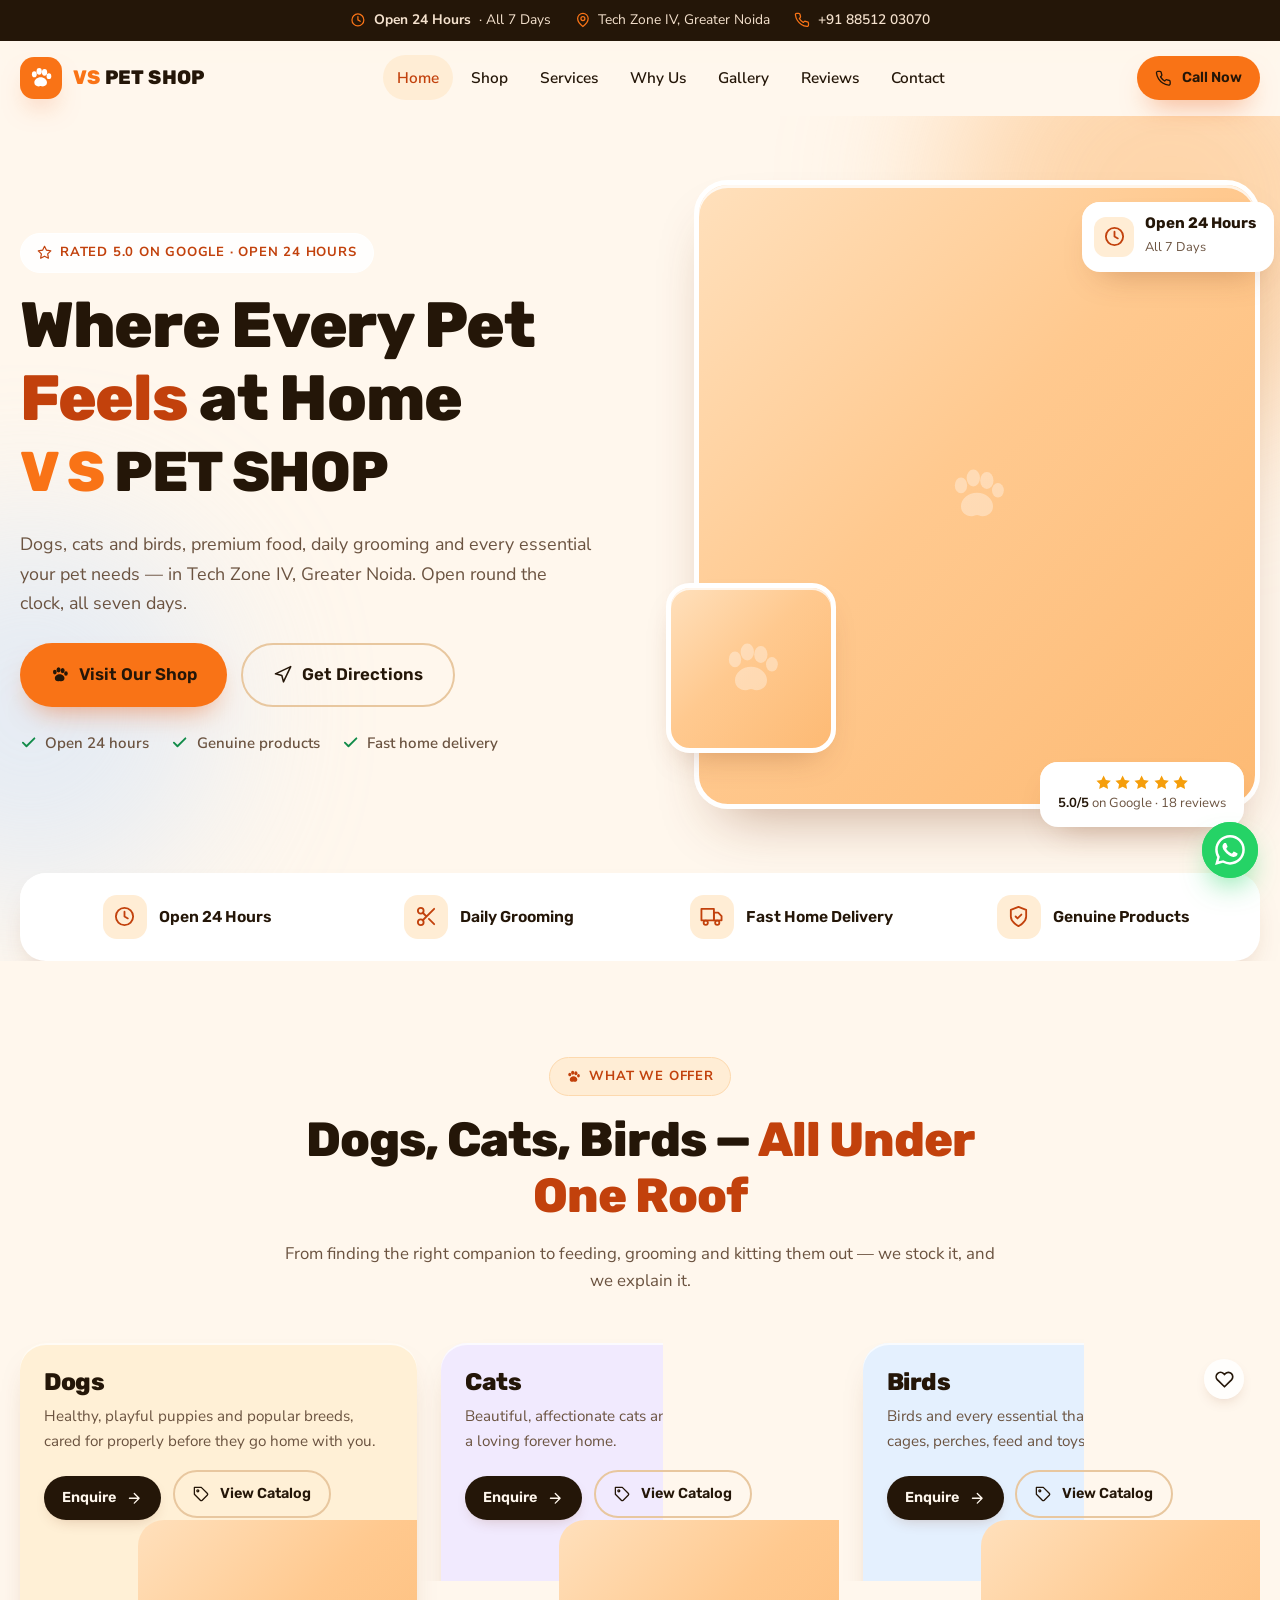
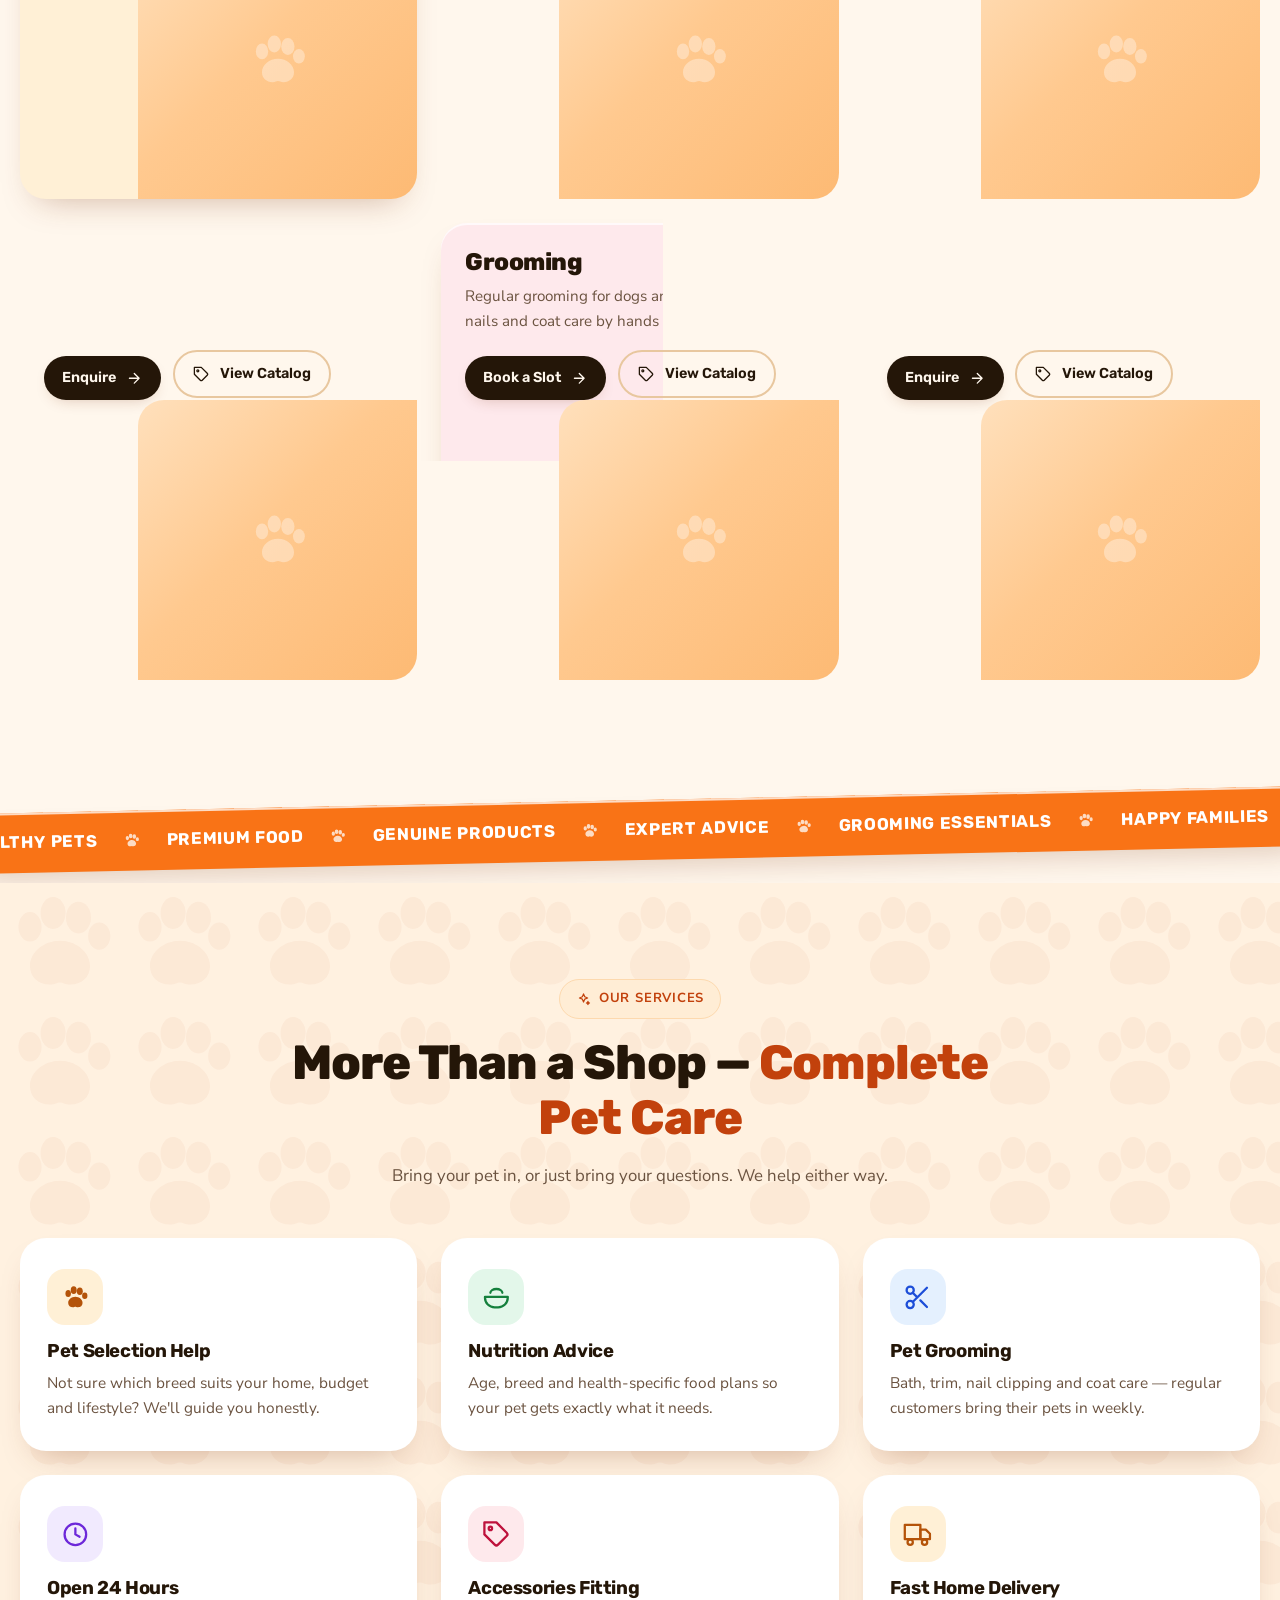
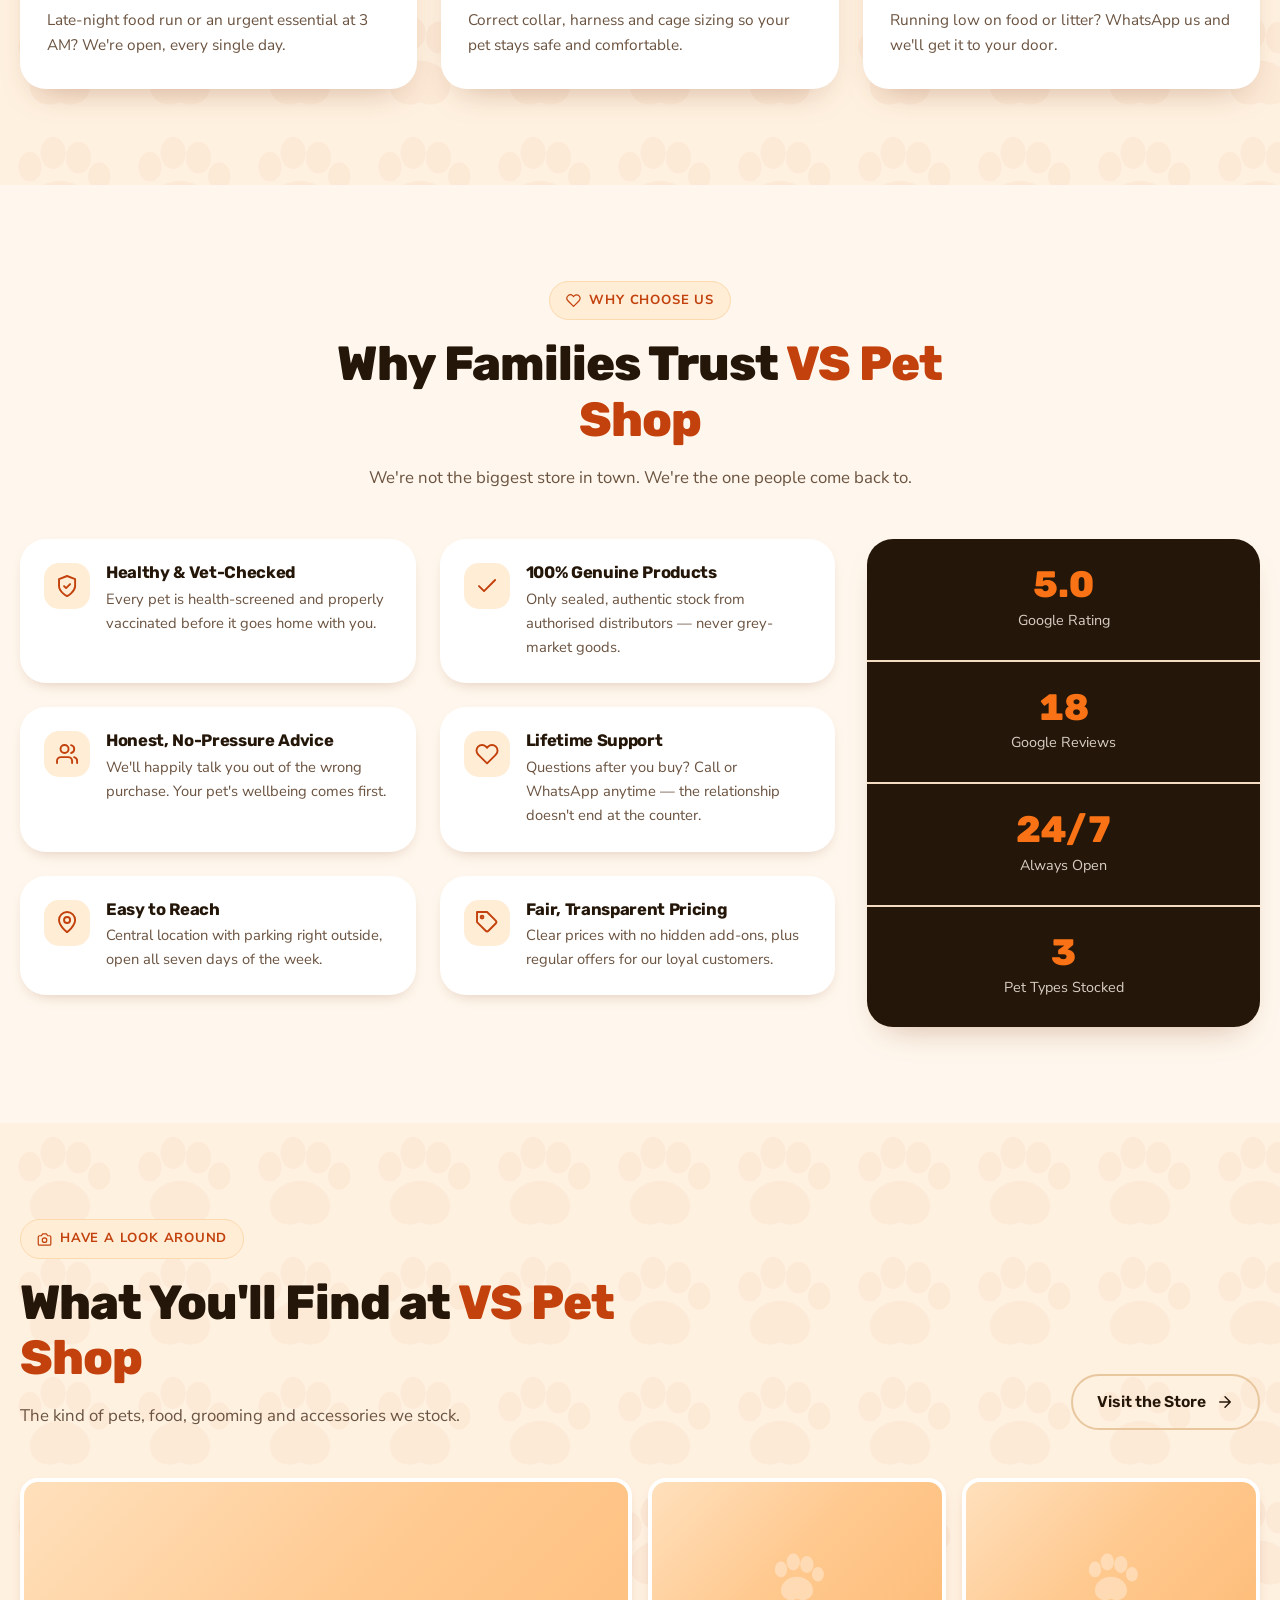
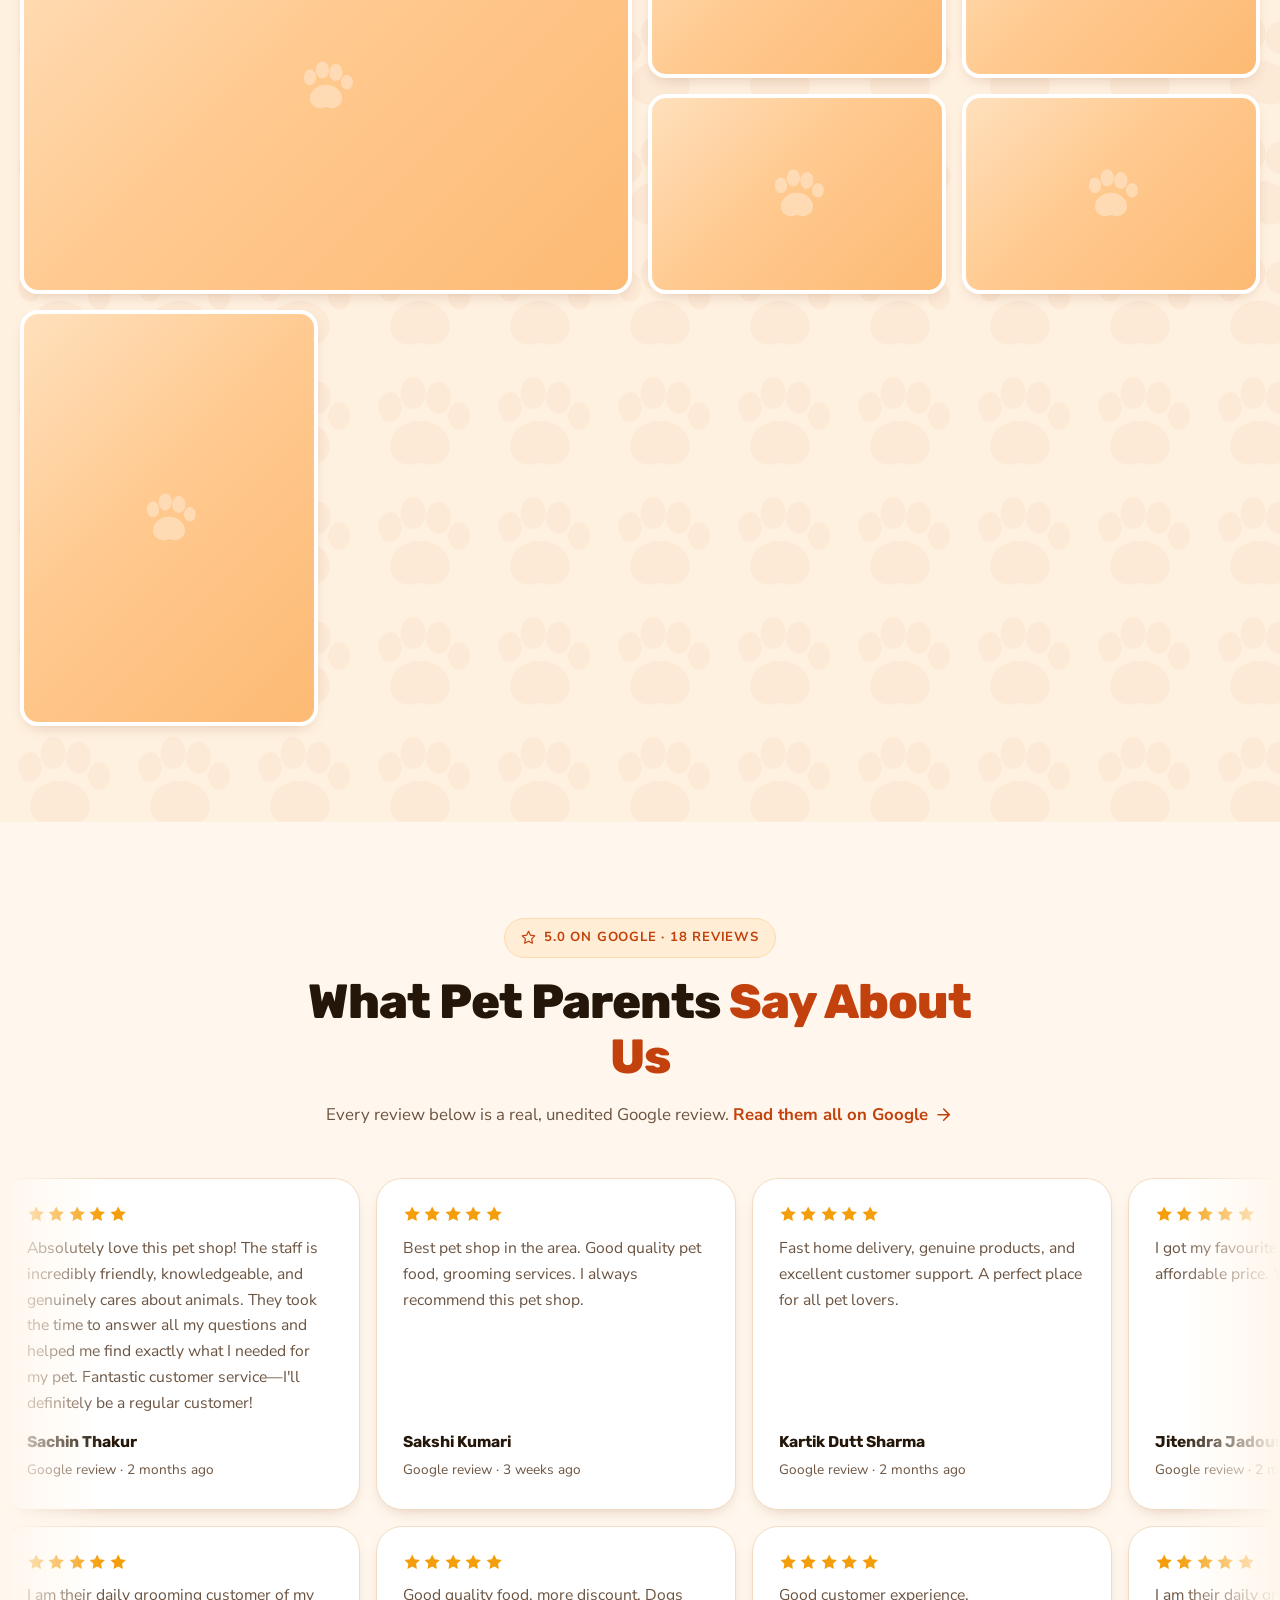
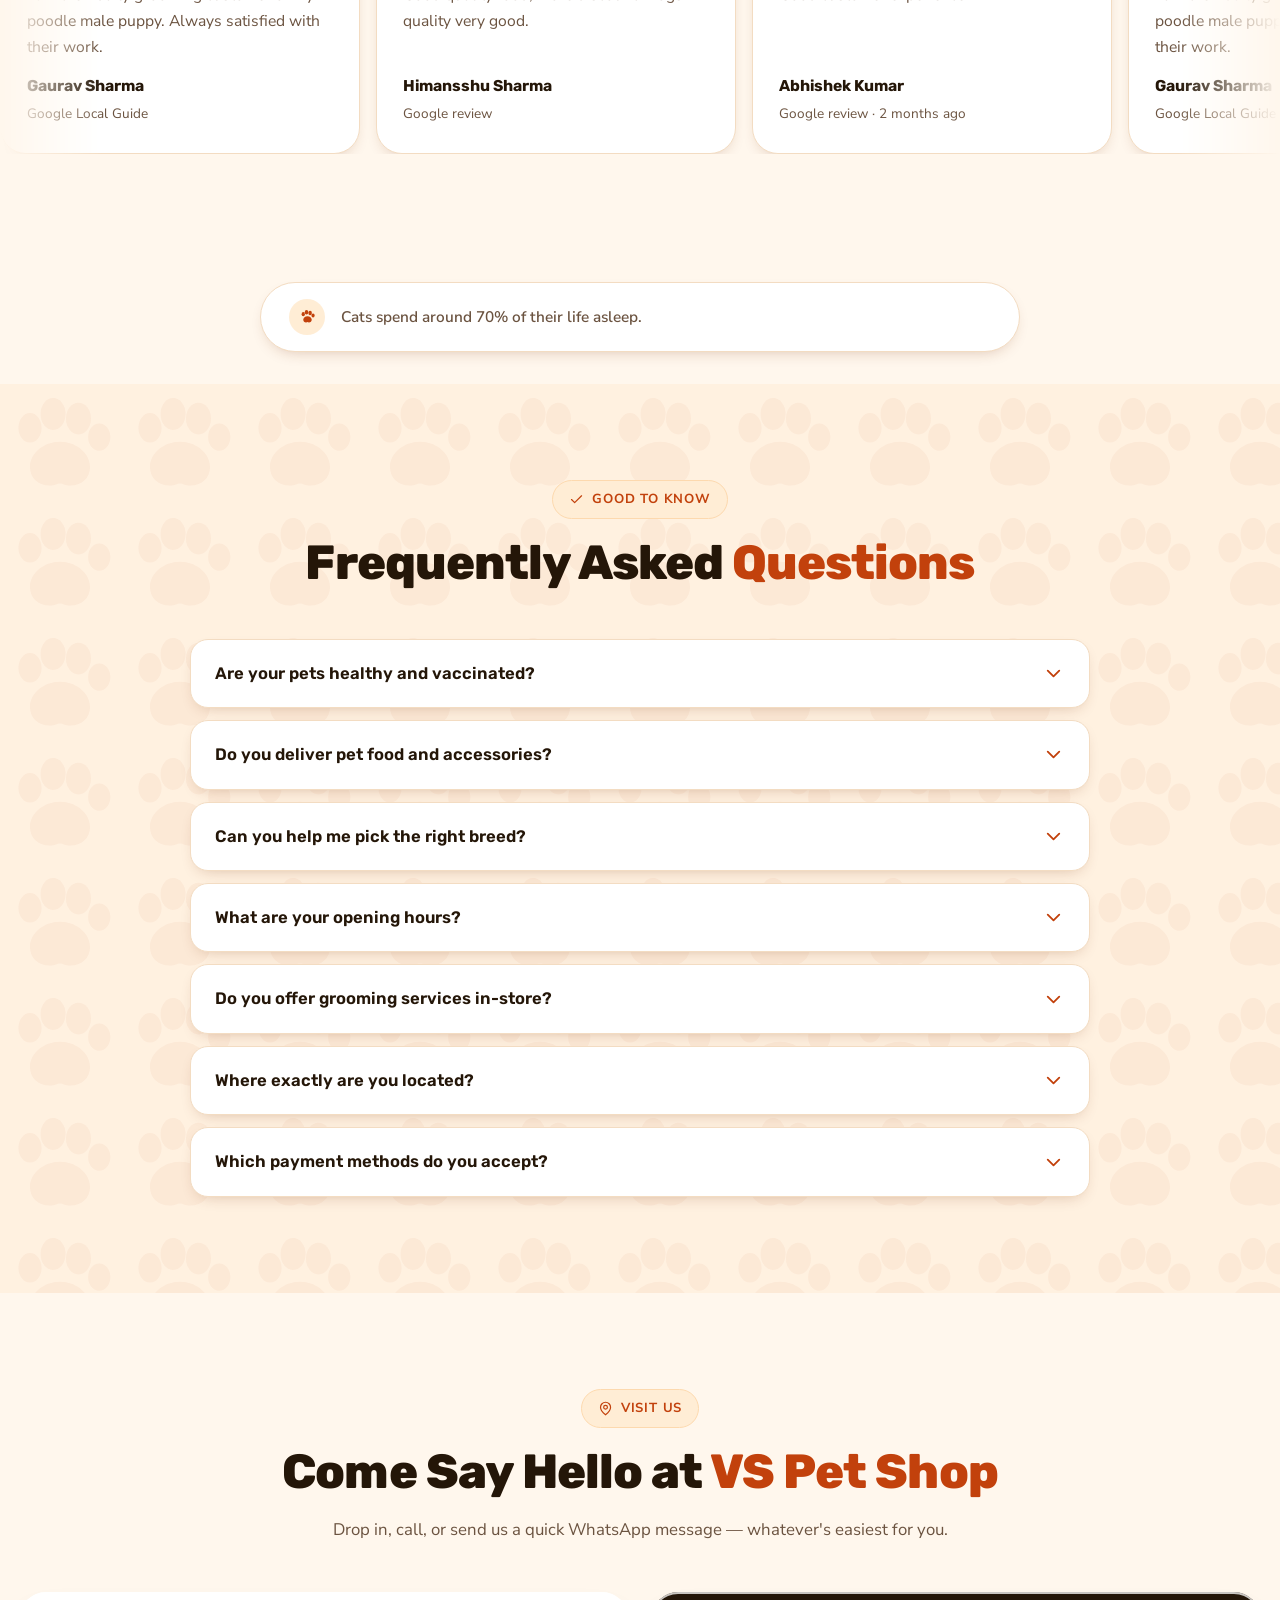
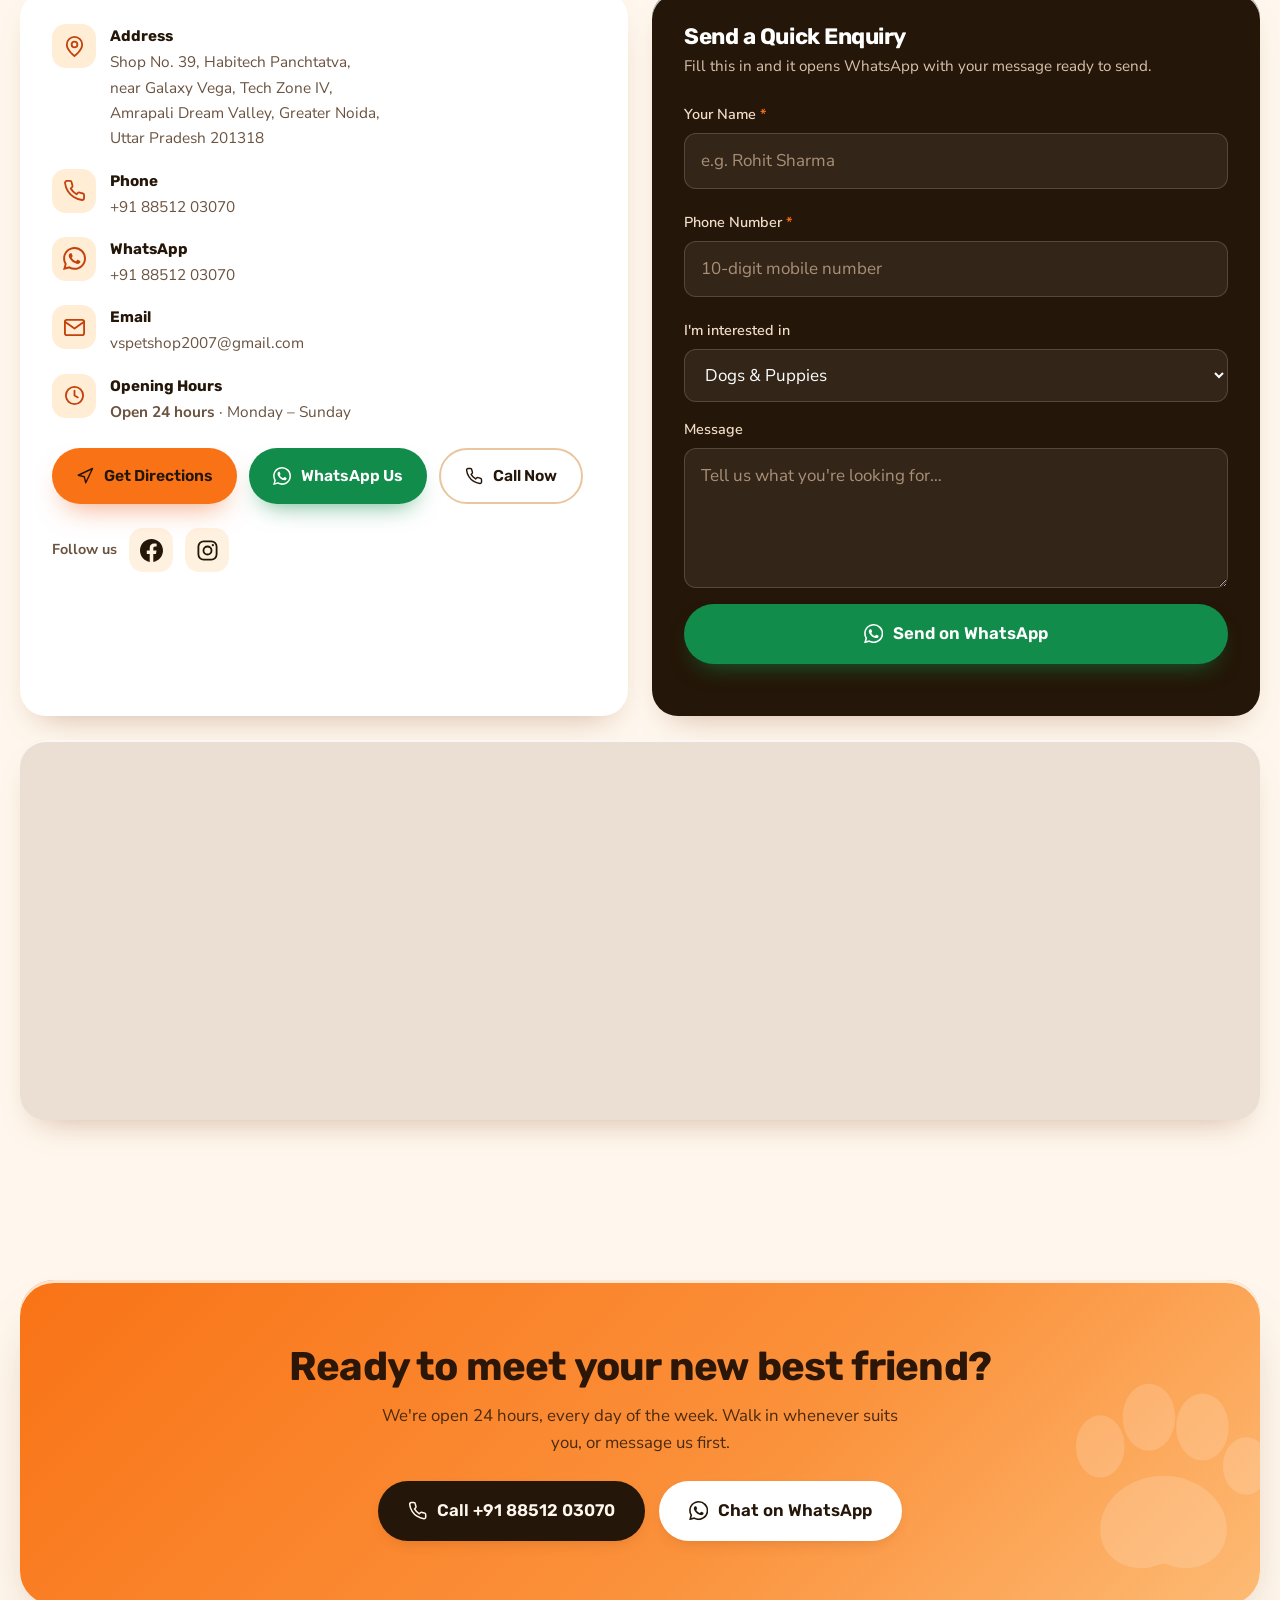
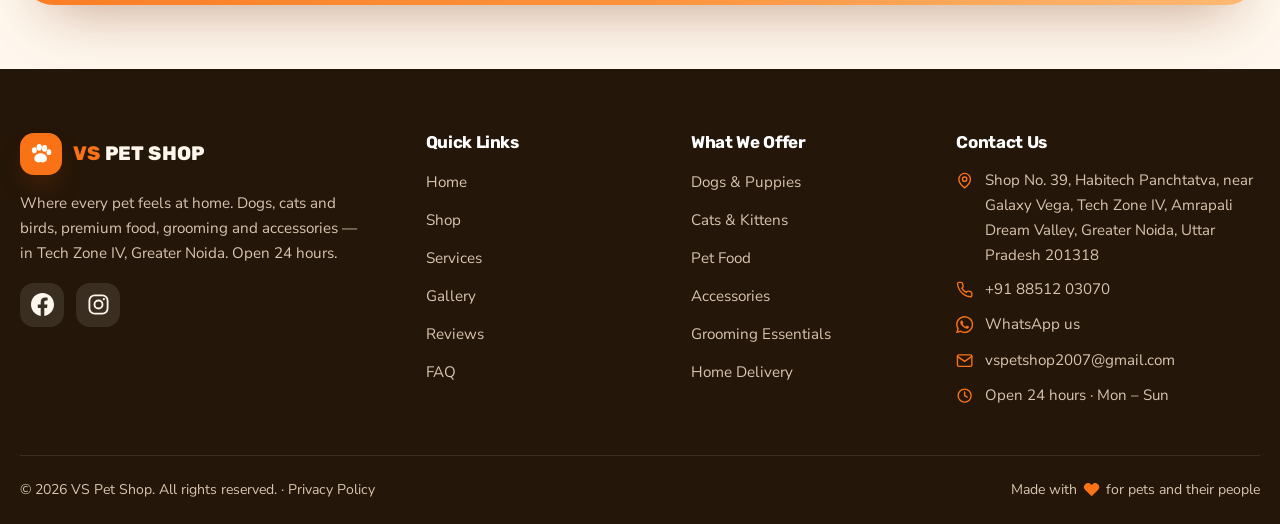
==== index.html @ a4c631b8 "Set the Google tag ID and move the analytics tag into <head> Google Ads reported "Your website is mi" ====
<!DOCTYPE html>
<html lang="en">
<head>
<meta charset="UTF-8">
<meta name="viewport" content="width=device-width, initial-scale=1">
<meta name="theme-color" content="#F97316">

<!-- Title kept under ~60 chars so Google doesn't truncate it. The old 84-char
     version cut off at "…Pet Food &amp; Groo…", so "Open 24 Hours" — the one thing
     that separates this shop from the competitor 300m away in Tech Zone IV —
     never appeared in results at all. Local term leads; brand trails, because
     nobody is searching the brand yet (18 reviews, no citations). -->
<title data-field="meta-title">Pet Shop in Greater Noida — Open 24 Hours | V S Pet Shop</title>
<meta name="description" data-field="meta-desc" content="Pet shop in Tech Zone IV, Greater Noida. Dogs, cats, birds, pet food, grooming and home delivery. Open 24 hours, 7 days. Call 88512 03070.">
<meta name="keywords" data-field="meta-keywords" content="pet shop Greater Noida, pet store Tech Zone 4, dog shop Greater Noida, cat shop, bird shop, pet food Greater Noida, pet grooming Greater Noida, Amrapali Dream Valley pet shop, V S Pet Shop">
<meta name="robots" data-field="meta-robots" content="index, follow">
<link rel="canonical" href="https://vspetshop.com/">

<!-- Open Graph / social -->
<meta property="og:type" content="website">
<meta property="og:site_name" content="V S Pet Shop">
<meta property="og:locale" content="en_IN">
<meta property="og:title" data-field="og-title" content="V S Pet Shop, Greater Noida — Open 24 Hours">
<meta property="og:description" data-field="og-desc" content="Dogs, cats, birds, premium pet food, grooming and accessories. Rated 5.0 on Google. Tech Zone IV, Greater Noida.">
<meta property="og:url" content="https://vspetshop.com/">
<!-- INTERIM. assets/img/og-cover.jpg does not exist and returned 404, so every
     WhatsApp/Facebook share of this link rendered with no image at all — a
     direct conversion loss for a shop whose main channel is WhatsApp. This
     points at the hero photo cropped to 1200x630 so previews work today.
     It is deliberately the dog photo, not a storefront shot: it reads as
     brand imagery rather than asserting "this is our premises", which a stock
     storefront would (see CLAUDE.md §6). REPLACE with a real 1200x630 photo
     from the owner's GMB listing as soon as one exists, and drop this note. -->
<meta property="og:image" content="https://images.unsplash.com/photo-1548199973-03cce0bbc87b?auto=format&amp;fit=crop&amp;w=1200&amp;h=630&amp;q=80">
<meta property="og:image:width" content="1200">
<meta property="og:image:height" content="630">
<meta name="twitter:card" content="summary_large_image">
<meta name="twitter:title" data-field="og-title" content="V S Pet Shop, Greater Noida — Open 24 Hours">
<meta name="twitter:description" data-field="og-desc" content="Dogs, cats, birds, premium pet food, grooming and accessories. Rated 5.0 on Google. Tech Zone IV, Greater Noida.">

<!-- Preload the hero photo — it's the LCP (Largest Contentful Paint)
     candidate on this page, so starting its download as early as
     possible (before the browser even reaches it in the body) matters
     more for the page-speed score than almost anything else here.
     imagesrcset/imagesizes must mirror the <img> tag's own srcset/sizes
     below or the browser may preload the wrong variant and fetch twice. -->
<link rel="preload" as="image" fetchpriority="high"
      href="https://images.unsplash.com/photo-1548199973-03cce0bbc87b?auto=format&amp;fit=crop&amp;w=900&amp;q=70"
      imagesrcset="https://images.unsplash.com/photo-1548199973-03cce0bbc87b?auto=format&amp;fit=crop&amp;w=480&amp;q=70 480w,
                   https://images.unsplash.com/photo-1548199973-03cce0bbc87b?auto=format&amp;fit=crop&amp;w=900&amp;q=70 900w"
      imagesizes="(max-width: 900px) 440px, 620px">

<!-- Icons -->
<link rel="icon" href="favicon.svg" type="image/svg+xml">
<link rel="apple-touch-icon" href="favicon.svg">

<!-- Fonts — self-hosted (see CSS §0). Previously loaded from Google Fonts
     with the media="print"/onload swap, which applied the font stylesheet
     after first paint and reflowed every line of text at once: measured
     CLS 0.38 and Lighthouse mobile 68 under conditions matching Hostinger's
     own test vantage point. Self-hosted + preloaded: CLS 0.00, 89.
     Two variable woff2 files, 65KB total, no third-party origins.
     `crossorigin` is REQUIRED on a font preload even same-origin — without
     it the browser fetches the file a second time. -->
<link rel="preload" as="font" type="font/woff2" crossorigin href="assets/fonts/nunito-sans-var-latin.woff2">
<link rel="preload" as="font" type="font/woff2" crossorigin href="assets/fonts/rubik-var-latin.woff2">

<!-- Analytics + ads conversion tracking.

     In <head> and NOT deferred, deliberately. Google's own gtag snippet sits
     in <head> and loads immediately, and Google Ads' "is the tag installed?"
     checker expects to find it early. This file is ~7KB and injects gtag
     asynchronously, so the parse cost is negligible — matching Google's own
     pattern is worth more than shaving a few milliseconds here.

     It still injects nothing at all while these attributes are empty, so an
     unconfigured site pays zero bytes for it.

     The IDs live HERE rather than inside analytics.js so the shop owner can
     set them from admin/ ("Analytics & Ads" section) without touching code:
     index.html is the only file they already download and re-upload. They are
     not secrets — a GA4 or pixel ID is visible in the source of every site
     that runs one. analytics.js reads them off its own tag via
     document.currentScript. -->
<script src="assets/js/analytics.js?v=3"
        data-field="ga4-id ads-id meta-pixel-id ads-label-call ads-label-whatsapp ads-label-enquiry ads-label-directions"
        data-ga4="G-RKJX3MYP3L"
        data-google-ads=""
        data-meta-pixel=""
        data-label-call=""
        data-label-whatsapp=""
        data-label-enquiry=""
        data-label-directions=""></script>

<link rel="stylesheet" href="assets/css/style.css?v=11">

<!-- Local business structured data (SEO) -->
<script type="application/ld+json">
{
  "@context": "https://schema.org",
  "@type": "PetStore",
  "@id": "https://vspetshop.com/#petstore",
  "name": "V S Pet Shop",
  "description": "Pet shop in Greater Noida offering dogs, cats and birds, premium pet food, grooming services, essentials and accessories. Open 24 hours.",
  "url": "https://vspetshop.com/",
  "telephone": "+918851203070",
  "email": "vspetshop2007@gmail.com",
  "priceRange": "₹₹",
  "currenciesAccepted": "INR",
  "paymentAccepted": "Cash, UPI, Credit Card, Debit Card",
  "areaServed": {
    "@type": "City",
    "name": "Greater Noida"
  },
  "image": "https://images.unsplash.com/photo-1548199973-03cce0bbc87b?auto=format&fit=crop&w=1200&h=630&q=80",
  "hasMap": "https://share.google/t2MvFYX8s03WqXF8s",
  "address": {
    "@type": "PostalAddress",
    "streetAddress": "Shop No. 39, Habitech Panchtatva, near Galaxy Vega, Tech Zone IV, Amrapali Dream Valley",
    "addressLocality": "Greater Noida",
    "addressRegion": "Uttar Pradesh",
    "postalCode": "201318",
    "addressCountry": "IN"
  },
  "openingHoursSpecification": [{
    "@type": "OpeningHoursSpecification",
    "dayOfWeek": ["Monday","Tuesday","Wednesday","Thursday","Friday","Saturday","Sunday"],
    "opens": "00:00",
    "closes": "23:59"
  }],
  "sameAs": [
    "https://www.instagram.com/vspetshop/",
    "https://www.facebook.com/profile.php?id=61591726734548"
  ]
}
</script>
</head>
<body>

<a class="skip-link" href="#main">Skip to main content</a>

<!-- ══════════ ICON SPRITE ══════════ -->
<svg class="sprite" aria-hidden="true" focusable="false" xmlns="http://www.w3.org/2000/svg">
  <symbol id="i-phone" viewBox="0 0 24 24"><path d="M22 16.92v3a2 2 0 0 1-2.18 2 19.79 19.79 0 0 1-8.63-3.07 19.5 19.5 0 0 1-6-6 19.79 19.79 0 0 1-3.07-8.67A2 2 0 0 1 4.11 2h3a2 2 0 0 1 2 1.72 12.84 12.84 0 0 0 .7 2.81 2 2 0 0 1-.45 2.11L8.09 9.91a16 16 0 0 0 6 6l1.27-1.27a2 2 0 0 1 2.11-.45 12.84 12.84 0 0 0 2.81.7A2 2 0 0 1 22 16.92Z"/></symbol>
  <symbol id="i-pin" viewBox="0 0 24 24"><path d="M20 10c0 6-8 12-8 12s-8-6-8-12a8 8 0 0 1 16 0Z"/><circle cx="12" cy="10" r="3"/></symbol>
  <symbol id="i-clock" viewBox="0 0 24 24"><circle cx="12" cy="12" r="9"/><path d="M12 7v5l3.5 2"/></symbol>
  <symbol id="i-mail" viewBox="0 0 24 24"><rect x="2" y="4" width="20" height="16" rx="2"/><path d="m22 6-10 7L2 6"/></symbol>
  <symbol id="i-star" viewBox="0 0 24 24"><path d="m12 2 3.09 6.26L22 9.27l-5 4.87 1.18 6.88L12 17.77l-6.18 3.25L7 14.14 2 9.27l6.91-1.01L12 2Z"/></symbol>
  <symbol id="i-check" viewBox="0 0 24 24"><path d="m20 6-11 11-5-5"/></symbol>
  <symbol id="i-arrow" viewBox="0 0 24 24"><path d="M5 12h14m-7-7 7 7-7 7"/></symbol>
  <symbol id="i-chev-up" viewBox="0 0 24 24"><path d="m18 15-6-6-6 6"/></symbol>
  <symbol id="i-chev-down" viewBox="0 0 24 24"><path d="m6 9 6 6 6-6"/></symbol>
  <symbol id="i-menu" viewBox="0 0 24 24"><path d="M4 6h16M4 12h16M4 18h16"/></symbol>
  <symbol id="i-x" viewBox="0 0 24 24"><path d="M18 6 6 18M6 6l12 12"/></symbol>
  <symbol id="i-heart" viewBox="0 0 24 24"><path d="M20.8 4.6a5.5 5.5 0 0 0-7.8 0L12 5.7l-1.1-1.1a5.5 5.5 0 0 0-7.8 7.8l1.1 1.1L12 21.2l7.8-7.7 1-1.1a5.5 5.5 0 0 0 0-7.8Z"/></symbol>
  <symbol id="i-shield" viewBox="0 0 24 24"><path d="M12 22s8-4 8-10V5l-8-3-8 3v7c0 6 8 10 8 10Z"/><path d="m9 12 2 2 4-4"/></symbol>
  <symbol id="i-users" viewBox="0 0 24 24"><path d="M17 21v-2a4 4 0 0 0-4-4H6a4 4 0 0 0-4 4v2"/><circle cx="9.5" cy="7" r="4"/><path d="M22 21v-2a4 4 0 0 0-3-3.9M16 3.1a4 4 0 0 1 0 7.8"/></symbol>
  <symbol id="i-camera" viewBox="0 0 24 24"><path d="M22 19a2 2 0 0 1-2 2H4a2 2 0 0 1-2-2V8a2 2 0 0 1 2-2h3l2-3h6l2 3h3a2 2 0 0 1 2 2Z"/><circle cx="12" cy="13" r="3.6"/></symbol>
  <symbol id="i-sparkle" viewBox="0 0 24 24"><path d="m12 3 1.9 4.6L18.5 9.5l-4.6 1.9L12 16l-1.9-4.6L5.5 9.5l4.6-1.9Z"/><path d="m19 15 .7 1.8 1.8.7-1.8.7-.7 1.8-.7-1.8-1.8-.7 1.8-.7Z"/></symbol>
  <symbol id="i-paw" viewBox="0 0 52 52" fill="currentColor" stroke="none"><ellipse cx="13" cy="19" rx="5" ry="6.4"/><ellipse cx="23" cy="13" rx="5.4" ry="6.9"/><ellipse cx="34" cy="15" rx="5.4" ry="6.9"/><ellipse cx="43" cy="23" rx="4.8" ry="5.9"/><path d="M26 25c7 0 13 5 13 11 0 5-3.8 8-8.6 8-2.2 0-3.2-.9-4.4-.9s-2.2.9-4.4.9c-4.8 0-8.6-3-8.6-8 0-6 6-11 13-11Z"/></symbol>
  <symbol id="i-bowl" viewBox="0 0 24 24"><path d="M2.5 11.5h19v.8a8 8 0 0 1-8 8h-3a8 8 0 0 1-8-8Z"/><path d="M7 8.2C7 6.4 9.2 5 12 5s5 1.4 5 3.2"/></symbol>
  <symbol id="i-tag" viewBox="0 0 24 24"><path d="M20.6 13.4 13.4 20.6a2 2 0 0 1-2.8 0L2 12V2h10l8.6 8.6a2 2 0 0 1 0 2.8Z"/><circle cx="7" cy="7" r="1.4"/></symbol>
  <symbol id="i-truck" viewBox="0 0 24 24"><path d="M1.5 4h13v12h-13z"/><path d="M14.5 8H19l3.5 3.5V16h-8Z"/><circle cx="6" cy="18.5" r="2.2"/><circle cx="18" cy="18.5" r="2.2"/></symbol>
  <symbol id="i-scissors" viewBox="0 0 24 24"><circle cx="6" cy="6" r="3"/><circle cx="6" cy="18" r="3"/><path d="M20 4 8.1 15.9M14.5 14.5 20 20M8.1 8.1 12 12"/></symbol>
  <symbol id="i-nav" viewBox="0 0 24 24"><path d="M3 11 22 2l-9 19-2-8Z"/></symbol>
  <symbol id="i-quote" viewBox="0 0 24 24"><path d="M10 6 7 12h3v6H4v-6l3-6Zm10 0-3 6h3v6h-6v-6l3-6Z" fill="currentColor" stroke="none"/></symbol>
  <symbol id="i-wa" viewBox="0 0 24 24"><path fill="currentColor" stroke="none" d="M17.47 14.38c-.3-.15-1.76-.87-2.03-.97-.27-.1-.47-.15-.67.15-.2.3-.77.97-.94 1.16-.17.2-.35.22-.64.08-.3-.15-1.26-.47-2.4-1.48-.88-.79-1.48-1.76-1.65-2.06-.17-.3-.02-.46.13-.6.14-.14.3-.35.44-.53.15-.17.2-.3.3-.5.1-.2.05-.37-.02-.52-.08-.15-.67-1.61-.92-2.2-.24-.58-.49-.5-.67-.51h-.57c-.2 0-.52.07-.79.37-.27.3-1.04 1.02-1.04 2.48s1.07 2.87 1.21 3.07c.15.2 2.1 3.2 5.08 4.49.71.3 1.26.49 1.7.62.71.23 1.36.2 1.87.12.57-.09 1.75-.72 2-1.41.25-.7.25-1.29.18-1.42-.08-.12-.28-.2-.57-.34m-5.42 7.4h-.01a9.87 9.87 0 0 1-5.03-1.38l-.36-.21-3.74.98 1-3.65-.24-.37a9.86 9.86 0 0 1-1.51-5.26c0-5.45 4.44-9.89 9.89-9.89a9.82 9.82 0 0 1 6.99 2.9 9.83 9.83 0 0 1 2.89 6.99c0 5.45-4.44 9.89-9.88 9.89m8.41-18.3A11.82 11.82 0 0 0 12.05 0C5.5 0 .16 5.34.16 11.89c0 2.1.55 4.14 1.59 5.95L.06 24l6.3-1.65a11.88 11.88 0 0 0 5.69 1.45h.01c6.55 0 11.89-5.34 11.89-11.89 0-3.18-1.24-6.17-3.49-8.42"/></symbol>
  <symbol id="i-fb" viewBox="0 0 24 24"><path fill="currentColor" stroke="none" d="M24 12.07C24 5.44 18.63.07 12 .07S0 5.44 0 12.07c0 5.99 4.39 10.95 10.13 11.85v-8.38H7.08v-3.47h3.05V9.43c0-3.01 1.79-4.67 4.53-4.67 1.31 0 2.69.24 2.69.24v2.95h-1.51c-1.49 0-1.96.93-1.96 1.88v2.25h3.33l-.53 3.47h-2.8v8.38C19.61 23.03 24 18.06 24 12.07"/></symbol>
  <symbol id="i-ig" viewBox="0 0 24 24"><rect x="2.5" y="2.5" width="19" height="19" rx="5.5"/><circle cx="12" cy="12" r="4.2"/><circle cx="17.6" cy="6.4" r="1.2" fill="currentColor" stroke="none"/></symbol>
  <symbol id="i-yt" viewBox="0 0 24 24"><path fill="currentColor" stroke="none" d="M23.5 6.19a3.02 3.02 0 0 0-2.12-2.14C19.5 3.55 12 3.55 12 3.55s-7.5 0-9.38.5A3.02 3.02 0 0 0 .5 6.19C0 8.07 0 12 0 12s0 3.93.5 5.81a3.02 3.02 0 0 0 2.12 2.14c1.88.5 9.38.5 9.38.5s7.5 0 9.38-.5a3.02 3.02 0 0 0 2.12-2.14C24 15.93 24 12 24 12s0-3.93-.5-5.81M9.55 15.57V8.43L15.82 12z"/></symbol>
</svg>

<!-- ══════════ TOP BAR ══════════ -->
<div class="topbar">
  <div class="container topbar__in">
    <p class="topbar__item"><svg class="ic"><use href="#i-clock"/></svg> <b>Open 24 Hours</b> · All 7 Days</p>
    <p class="topbar__item topbar__item--hide" data-field="address-short"><svg class="ic"><use href="#i-pin"/></svg> Tech Zone IV, Greater Noida</p>
    <a class="topbar__item topbar__link" href="tel:+918851203070" data-field="phone-href phone-text"><svg class="ic"><use href="#i-phone"/></svg> +91 88512 03070</a>
  </div>
</div>

<!-- ══════════ HEADER ══════════ -->
<header class="header" id="header">
  <div class="container header__in">
    <a class="logo" href="#hero" aria-label="VS Pet Shop home">
      <span class="logo__mark"><svg class="ic"><use href="#i-paw"/></svg></span>
      <span class="logo__text"><b>VS</b> PET SHOP</span>
    </a>

    <nav class="nav" id="nav" aria-label="Main navigation">
      <button class="nav__close" id="navClose" aria-label="Close menu"><svg class="ic"><use href="#i-x"/></svg></button>
      <ul class="nav__list">
        <li><a href="#hero" class="nav__link is-active">Home</a></li>
        <li><a href="#categories" class="nav__link">Shop</a></li>
        <li><a href="#services" class="nav__link">Services</a></li>
        <li><a href="#why" class="nav__link">Why Us</a></li>
        <li><a href="#gallery" class="nav__link">Gallery</a></li>
        <li><a href="#reviews" class="nav__link">Reviews</a></li>
        <li><a href="#contact" class="nav__link">Contact</a></li>
      </ul>
      <a class="btn btn--primary nav__cta" href="tel:+918851203070" data-field="phone-href"><svg class="ic"><use href="#i-phone"/></svg> Call Now</a>
    </nav>

    <div class="header__actions">
      <a class="btn btn--primary btn--sm header__call" href="tel:+918851203070" data-field="phone-href"><svg class="ic"><use href="#i-phone"/></svg> Call Now</a>
      <button class="nav__toggle" id="navToggle" aria-label="Open menu" aria-expanded="false" aria-controls="nav"><svg class="ic"><use href="#i-menu"/></svg></button>
    </div>
  </div>

  <!-- The nav scrim MUST stay inside <header>, as a sibling of .nav above.
       .header is position:sticky, which always creates a stacking context
       (even at z-index:auto), so .nav's z-index:--z-nav (120) resolves INSIDE
       that context, not against the root. While this scrim was a child of
       <body> it sat in the root context at --z-scrim (110), i.e. above the
       whole header context (100) INCLUDING the drawer nested in it — it
       dimmed the drawer and swallowed every tap on the nav links. As a
       sibling of .nav the documented ladder (scrim 110 < nav 120 < fab 130)
       resolves exactly as intended. See CSS §7. -->
  <div class="nav__scrim" id="navScrim" hidden></div>
</header>

<main id="main">

<!-- ══════════ HERO ══════════ -->
<section class="hero" id="hero">
  <span class="hero__blob hero__blob--1" aria-hidden="true"></span>
  <span class="hero__blob hero__blob--2" aria-hidden="true"></span>

  <div class="container hero__grid">
    <div class="hero__copy">
      <p class="pill pill--light hero__pill" data-anim="1" data-field="hero-pill"><svg class="ic"><use href="#i-star"/></svg> Rated 5.0 on Google · Open 24 Hours</p>

      <h1 class="hero__title" data-anim="2">
        Where Every Pet<br>
        <span class="u-brand">Feels</span> at Home
        <span class="hero__brand">V S <span>PET SHOP</span></span>
      </h1>

      <p class="hero__lead" data-anim="3" data-field="hero-lead">
        Dogs, cats and birds, premium food, daily grooming and every essential your
        pet needs — in Tech Zone IV, Greater Noida. Open round the clock, all seven days.
      </p>

      <div class="hero__cta" data-anim="4">
        <a class="btn btn--primary btn--lg" href="#categories" data-field="hero-cta-primary"><svg class="ic"><use href="#i-paw"/></svg> Visit Our Shop</a>
        <a class="btn btn--ghost btn--lg" href="#contact" data-field="hero-cta-secondary"><svg class="ic"><use href="#i-nav"/></svg> Get Directions</a>
      </div>

      <ul class="hero__points" data-anim="5">
        <li><svg class="ic"><use href="#i-check"/></svg> Open 24 hours</li>
        <li><svg class="ic"><use href="#i-check"/></svg> Genuine products</li>
        <li><svg class="ic"><use href="#i-check"/></svg> Fast home delivery</li>
      </ul>
    </div>

    <div class="hero__media" data-anim="3">
      <figure class="ph ph--hero">
        <img src="https://images.unsplash.com/photo-1548199973-03cce0bbc87b?auto=format&amp;fit=crop&amp;w=900&amp;q=70"
             srcset="https://images.unsplash.com/photo-1548199973-03cce0bbc87b?auto=format&amp;fit=crop&amp;w=480&amp;q=70 480w,
                     https://images.unsplash.com/photo-1548199973-03cce0bbc87b?auto=format&amp;fit=crop&amp;w=900&amp;q=70 900w"
             sizes="(max-width: 900px) 440px, 620px"
             alt="A happy golden retriever" width="900" height="1000" fetchpriority="high" decoding="async">
      </figure>

      <figure class="ph ph--float">
        <img src="https://images.unsplash.com/photo-1514888286974-6c03e2ca1dba?auto=format&amp;fit=crop&amp;w=400&amp;q=70"
             alt="A playful kitten looking for a loving home" width="400" height="400" decoding="async">
      </figure>

      <div class="hero__badge">
        <span class="hero__badge-ic"><svg class="ic"><use href="#i-clock"/></svg></span>
        <div><strong>Open 24 Hours</strong><small>All 7 Days</small></div>
      </div>

      <a class="hero__rating" href="https://share.google/t2MvFYX8s03WqXF8s" target="_blank" rel="noopener" data-field="gmb-href">
        <div class="stars" aria-hidden="true">
          <svg class="ic"><use href="#i-star"/></svg><svg class="ic"><use href="#i-star"/></svg><svg class="ic"><use href="#i-star"/></svg><svg class="ic"><use href="#i-star"/></svg><svg class="ic"><use href="#i-star"/></svg>
        </div>
        <p><strong data-field="rating-value">5.0/5</strong> on Google · <span data-field="review-count">18</span> reviews</p>
      </a>
    </div>
  </div>

  <!-- Feature strip -->
  <div class="container">
    <ul class="strip reveal" data-stagger>
      <li class="strip__item"><span class="strip__ic"><svg class="ic"><use href="#i-clock"/></svg></span> Open 24 Hours</li>
      <li class="strip__item"><span class="strip__ic"><svg class="ic"><use href="#i-scissors"/></svg></span> Daily Grooming</li>
      <li class="strip__item"><span class="strip__ic"><svg class="ic"><use href="#i-truck"/></svg></span> Fast Home Delivery</li>
      <li class="strip__item"><span class="strip__ic"><svg class="ic"><use href="#i-shield"/></svg></span> Genuine Products</li>
    </ul>
  </div>
</section>

<!-- ══════════ CATEGORIES ══════════ -->
<section class="section" id="categories">
  <div class="container">
    <header class="s-head reveal">
      <p class="pill"><svg class="ic"><use href="#i-paw"/></svg> What we offer</p>
      <h2 class="s-title">Dogs, Cats, Birds — <span class="u-brand">All Under One Roof</span></h2>
      <p class="s-sub">From finding the right companion to feeding, grooming and kitting them out — we stock it, and we explain it.</p>
    </header>

    <div class="cats reveal" data-stagger>
      <article class="cat cat--amber">
        <button type="button" class="cat__fav" data-fav="cat-1" aria-pressed="false" aria-label="Add Dogs to favourites">
          <svg class="ic"><use href="#i-heart"/></svg>
        </button>
        <div class="cat__body">
          <h3 class="cat__title" data-field="cat-1-title">Dogs</h3>
          <p data-field="cat-1-desc">Healthy, playful puppies and popular breeds, cared for properly before they go home with you.</p>
          <a class="btn btn--dark btn--sm" href="#contact" data-field="cat-1-cta">Enquire <svg class="ic"><use href="#i-arrow"/></svg></a>
          <button type="button" class="btn btn--ghost btn--sm" data-catalog-trigger="cat-1" aria-haspopup="dialog"><svg class="ic"><use href="#i-tag"/></svg> View Catalog</button>
        </div>
        <figure class="ph cat__img">
          <img src="https://images.unsplash.com/photo-1587300003388-59208cc962cb?auto=format&amp;fit=crop&amp;w=500&amp;q=70" alt="Golden retriever puppy" width="500" height="500" loading="lazy" decoding="async" data-field="cat-1-img-src cat-1-img-alt">
        </figure>
        <template class="cat__catalog" data-catalog-for="cat-1">
          <article class="catmodal__item" data-field="cat-1-catalog-1">
            <figure class="ph catmodal__item-img">
              <img data-field="cat-1-catalog-1-img-src cat-1-catalog-1-img-alt" src="" alt="Puppies" loading="lazy">
            </figure>
            <div class="catmodal__item-body">
              <div class="catmodal__item-row">
                <h4 data-field="cat-1-catalog-1-name">Puppies</h4>
                <span class="catmodal__item-price" data-field="cat-1-catalog-1-price" hidden></span>
              </div>
              <p data-field="cat-1-catalog-1-desc">Young pups ready to settle into a new home, cared for before they meet you.</p>
              <span class="catmodal__item-badge is-avail" data-field="cat-1-catalog-1-avail">In Stock</span>
            </div>
          </article>
          <article class="catmodal__item" data-field="cat-1-catalog-2">
            <figure class="ph catmodal__item-img">
              <img data-field="cat-1-catalog-2-img-src cat-1-catalog-2-img-alt" src="" alt="Adult Dogs" loading="lazy">
            </figure>
            <div class="catmodal__item-body">
              <div class="catmodal__item-row">
                <h4 data-field="cat-1-catalog-2-name">Adult Dogs</h4>
                <span class="catmodal__item-price" data-field="cat-1-catalog-2-price" hidden></span>
              </div>
              <p data-field="cat-1-catalog-2-desc">Grown dogs and popular breeds, healthy and ready to join your family.</p>
              <span class="catmodal__item-badge is-avail" data-field="cat-1-catalog-2-avail">In Stock</span>
            </div>
          </article>
        </template>
      </article>

      <article class="cat cat--violet">
        <button type="button" class="cat__fav" data-fav="cat-2" aria-pressed="false" aria-label="Add Cats to favourites">
          <svg class="ic"><use href="#i-heart"/></svg>
        </button>
        <div class="cat__body">
          <h3 class="cat__title" data-field="cat-2-title">Cats</h3>
          <p data-field="cat-2-desc">Beautiful, affectionate cats and kittens looking for a loving forever home.</p>
          <a class="btn btn--dark btn--sm" href="#contact" data-field="cat-2-cta">Enquire <svg class="ic"><use href="#i-arrow"/></svg></a>
          <button type="button" class="btn btn--ghost btn--sm" data-catalog-trigger="cat-2" aria-haspopup="dialog"><svg class="ic"><use href="#i-tag"/></svg> View Catalog</button>
        </div>
        <figure class="ph cat__img">
          <img src="https://images.unsplash.com/photo-1495360010541-f48722b34f7d?auto=format&amp;fit=crop&amp;w=500&amp;q=70" alt="Grey tabby kitten" width="500" height="500" loading="lazy" decoding="async" data-field="cat-2-img-src cat-2-img-alt">
        </figure>
        <template class="cat__catalog" data-catalog-for="cat-2">
          <article class="catmodal__item" data-field="cat-2-catalog-1">
            <figure class="ph catmodal__item-img">
              <img data-field="cat-2-catalog-1-img-src cat-2-catalog-1-img-alt" src="" alt="Kittens" loading="lazy">
            </figure>
            <div class="catmodal__item-body">
              <div class="catmodal__item-row">
                <h4 data-field="cat-2-catalog-1-name">Kittens</h4>
                <span class="catmodal__item-price" data-field="cat-2-catalog-1-price" hidden></span>
              </div>
              <p data-field="cat-2-catalog-1-desc">Playful kittens looking for a loving forever home.</p>
              <span class="catmodal__item-badge is-avail" data-field="cat-2-catalog-1-avail">In Stock</span>
            </div>
          </article>
          <article class="catmodal__item" data-field="cat-2-catalog-2">
            <figure class="ph catmodal__item-img">
              <img data-field="cat-2-catalog-2-img-src cat-2-catalog-2-img-alt" src="" alt="Adult Cats" loading="lazy">
            </figure>
            <div class="catmodal__item-body">
              <div class="catmodal__item-row">
                <h4 data-field="cat-2-catalog-2-name">Adult Cats</h4>
                <span class="catmodal__item-price" data-field="cat-2-catalog-2-price" hidden></span>
              </div>
              <p data-field="cat-2-catalog-2-desc">Affectionate adult cats ready to settle into your household.</p>
              <span class="catmodal__item-badge is-avail" data-field="cat-2-catalog-2-avail">In Stock</span>
            </div>
          </article>
        </template>
      </article>

      <article class="cat cat--sky">
        <button type="button" class="cat__fav" data-fav="cat-3" aria-pressed="false" aria-label="Add Birds to favourites">
          <svg class="ic"><use href="#i-heart"/></svg>
        </button>
        <div class="cat__body">
          <h3 class="cat__title" data-field="cat-3-title">Birds</h3>
          <p data-field="cat-3-desc">Birds and every essential that comes with them — cages, perches, feed and toys.</p>
          <a class="btn btn--dark btn--sm" href="#contact" data-field="cat-3-cta">Enquire <svg class="ic"><use href="#i-arrow"/></svg></a>
          <button type="button" class="btn btn--ghost btn--sm" data-catalog-trigger="cat-3" aria-haspopup="dialog"><svg class="ic"><use href="#i-tag"/></svg> View Catalog</button>
        </div>
        <figure class="ph cat__img">
          <img src="https://images.unsplash.com/photo-1552728089-57bdde30beb3?auto=format&amp;fit=crop&amp;w=500&amp;q=70" alt="Colourful budgerigars" width="500" height="500" loading="lazy" decoding="async" data-field="cat-3-img-src cat-3-img-alt">
        </figure>
        <template class="cat__catalog" data-catalog-for="cat-3">
          <article class="catmodal__item" data-field="cat-3-catalog-1">
            <figure class="ph catmodal__item-img">
              <img data-field="cat-3-catalog-1-img-src cat-3-catalog-1-img-alt" src="" alt="Pet Birds" loading="lazy">
            </figure>
            <div class="catmodal__item-body">
              <div class="catmodal__item-row">
                <h4 data-field="cat-3-catalog-1-name">Pet Birds</h4>
                <span class="catmodal__item-price" data-field="cat-3-catalog-1-price" hidden></span>
              </div>
              <p data-field="cat-3-catalog-1-desc">A variety of birds, cared for and ready to bring home.</p>
              <span class="catmodal__item-badge is-avail" data-field="cat-3-catalog-1-avail">In Stock</span>
            </div>
          </article>
          <article class="catmodal__item" data-field="cat-3-catalog-2">
            <figure class="ph catmodal__item-img">
              <img data-field="cat-3-catalog-2-img-src cat-3-catalog-2-img-alt" src="" alt="Cages &amp; Perches" loading="lazy">
            </figure>
            <div class="catmodal__item-body">
              <div class="catmodal__item-row">
                <h4 data-field="cat-3-catalog-2-name">Cages &amp; Perches</h4>
                <span class="catmodal__item-price" data-field="cat-3-catalog-2-price" hidden></span>
              </div>
              <p data-field="cat-3-catalog-2-desc">Secure cages and comfortable perches sized for your bird.</p>
              <span class="catmodal__item-badge is-avail" data-field="cat-3-catalog-2-avail">In Stock</span>
            </div>
          </article>
          <article class="catmodal__item" data-field="cat-3-catalog-3">
            <figure class="ph catmodal__item-img">
              <img data-field="cat-3-catalog-3-img-src cat-3-catalog-3-img-alt" src="" alt="Feed &amp; Toys" loading="lazy">
            </figure>
            <div class="catmodal__item-body">
              <div class="catmodal__item-row">
                <h4 data-field="cat-3-catalog-3-name">Feed &amp; Toys</h4>
                <span class="catmodal__item-price" data-field="cat-3-catalog-3-price" hidden></span>
              </div>
              <p data-field="cat-3-catalog-3-desc">Everyday feed plus toys to keep your bird active and happy.</p>
              <span class="catmodal__item-badge is-avail" data-field="cat-3-catalog-3-avail">In Stock</span>
            </div>
          </article>
        </template>
      </article>

      <article class="cat cat--mint">
        <button type="button" class="cat__fav" data-fav="cat-4" aria-pressed="false" aria-label="Add Pet Food to favourites">
          <svg class="ic"><use href="#i-heart"/></svg>
        </button>
        <div class="cat__body">
          <h3 class="cat__title" data-field="cat-4-title">Pet Food</h3>
          <p data-field="cat-4-desc">Top brands of dry food, wet food, treats and supplements for every age and breed.</p>
          <a class="btn btn--dark btn--sm" href="#contact" data-field="cat-4-cta">Enquire <svg class="ic"><use href="#i-arrow"/></svg></a>
          <button type="button" class="btn btn--ghost btn--sm" data-catalog-trigger="cat-4" aria-haspopup="dialog"><svg class="ic"><use href="#i-tag"/></svg> View Catalog</button>
        </div>
        <figure class="ph cat__img">
          <img src="https://images.unsplash.com/photo-1589924691995-400dc9ecc119?auto=format&amp;fit=crop&amp;w=500&amp;q=70" alt="Bowl of premium dry pet food" width="500" height="500" loading="lazy" decoding="async" data-field="cat-4-img-src cat-4-img-alt">
        </figure>
        <template class="cat__catalog" data-catalog-for="cat-4">
          <article class="catmodal__item" data-field="cat-4-catalog-1">
            <figure class="ph catmodal__item-img">
              <img data-field="cat-4-catalog-1-img-src cat-4-catalog-1-img-alt" src="" alt="Dry Food" loading="lazy">
            </figure>
            <div class="catmodal__item-body">
              <div class="catmodal__item-row">
                <h4 data-field="cat-4-catalog-1-name">Dry Food</h4>
                <span class="catmodal__item-price" data-field="cat-4-catalog-1-price" hidden></span>
              </div>
              <p data-field="cat-4-catalog-1-desc">Everyday dry food from trusted brands for every age and breed.</p>
              <span class="catmodal__item-badge is-avail" data-field="cat-4-catalog-1-avail">In Stock</span>
            </div>
          </article>
          <article class="catmodal__item" data-field="cat-4-catalog-2">
            <figure class="ph catmodal__item-img">
              <img data-field="cat-4-catalog-2-img-src cat-4-catalog-2-img-alt" src="" alt="Wet Food" loading="lazy">
            </figure>
            <div class="catmodal__item-body">
              <div class="catmodal__item-row">
                <h4 data-field="cat-4-catalog-2-name">Wet Food</h4>
                <span class="catmodal__item-price" data-field="cat-4-catalog-2-price" hidden></span>
              </div>
              <p data-field="cat-4-catalog-2-desc">Wet food options for pets that prefer a softer meal.</p>
              <span class="catmodal__item-badge is-avail" data-field="cat-4-catalog-2-avail">In Stock</span>
            </div>
          </article>
          <article class="catmodal__item" data-field="cat-4-catalog-3">
            <figure class="ph catmodal__item-img">
              <img data-field="cat-4-catalog-3-img-src cat-4-catalog-3-img-alt" src="" alt="Treats" loading="lazy">
            </figure>
            <div class="catmodal__item-body">
              <div class="catmodal__item-row">
                <h4 data-field="cat-4-catalog-3-name">Treats</h4>
                <span class="catmodal__item-price" data-field="cat-4-catalog-3-price" hidden></span>
              </div>
              <p data-field="cat-4-catalog-3-desc">Treats for training, rewarding, or just spoiling your pet.</p>
              <span class="catmodal__item-badge is-avail" data-field="cat-4-catalog-3-avail">In Stock</span>
            </div>
          </article>
          <article class="catmodal__item" data-field="cat-4-catalog-4">
            <figure class="ph catmodal__item-img">
              <img data-field="cat-4-catalog-4-img-src cat-4-catalog-4-img-alt" src="" alt="Supplements" loading="lazy">
            </figure>
            <div class="catmodal__item-body">
              <div class="catmodal__item-row">
                <h4 data-field="cat-4-catalog-4-name">Supplements</h4>
                <span class="catmodal__item-price" data-field="cat-4-catalog-4-price" hidden></span>
              </div>
              <p data-field="cat-4-catalog-4-desc">Supplements to support your pet's health and nutrition.</p>
              <span class="catmodal__item-badge is-avail" data-field="cat-4-catalog-4-avail">In Stock</span>
            </div>
          </article>
        </template>
      </article>

      <article class="cat cat--rose">
        <button type="button" class="cat__fav" data-fav="cat-5" aria-pressed="false" aria-label="Add Grooming to favourites">
          <svg class="ic"><use href="#i-heart"/></svg>
        </button>
        <div class="cat__body">
          <h3 class="cat__title" data-field="cat-5-title">Grooming</h3>
          <p data-field="cat-5-desc">Regular grooming for dogs and cats — bath, trim, nails and coat care by hands that do it daily.</p>
          <a class="btn btn--dark btn--sm" href="#contact" data-field="cat-5-cta">Book a Slot <svg class="ic"><use href="#i-arrow"/></svg></a>
          <button type="button" class="btn btn--ghost btn--sm" data-catalog-trigger="cat-5" aria-haspopup="dialog"><svg class="ic"><use href="#i-tag"/></svg> View Catalog</button>
        </div>
        <figure class="ph cat__img">
          <img src="https://images.unsplash.com/photo-1583512603805-3cc6b41f3edb?auto=format&amp;fit=crop&amp;w=500&amp;q=70" alt="Small dog being groomed" width="500" height="500" loading="lazy" decoding="async" data-field="cat-5-img-src cat-5-img-alt">
        </figure>
        <template class="cat__catalog" data-catalog-for="cat-5">
          <article class="catmodal__item" data-field="cat-5-catalog-1">
            <figure class="ph catmodal__item-img">
              <img data-field="cat-5-catalog-1-img-src cat-5-catalog-1-img-alt" src="" alt="Bath &amp; Wash" loading="lazy">
            </figure>
            <div class="catmodal__item-body">
              <div class="catmodal__item-row">
                <h4 data-field="cat-5-catalog-1-name">Bath &amp; Wash</h4>
                <span class="catmodal__item-price" data-field="cat-5-catalog-1-price" hidden></span>
              </div>
              <p data-field="cat-5-catalog-1-desc">A thorough bath and wash to keep your pet clean and fresh.</p>
              <span class="catmodal__item-badge is-avail" data-field="cat-5-catalog-1-avail">In Stock</span>
            </div>
          </article>
          <article class="catmodal__item" data-field="cat-5-catalog-2">
            <figure class="ph catmodal__item-img">
              <img data-field="cat-5-catalog-2-img-src cat-5-catalog-2-img-alt" src="" alt="Trim &amp; Coat Care" loading="lazy">
            </figure>
            <div class="catmodal__item-body">
              <div class="catmodal__item-row">
                <h4 data-field="cat-5-catalog-2-name">Trim &amp; Coat Care</h4>
                <span class="catmodal__item-price" data-field="cat-5-catalog-2-price" hidden></span>
              </div>
              <p data-field="cat-5-catalog-2-desc">Fur trimming and coat care handled by hands that do it daily.</p>
              <span class="catmodal__item-badge is-avail" data-field="cat-5-catalog-2-avail">In Stock</span>
            </div>
          </article>
          <article class="catmodal__item" data-field="cat-5-catalog-3">
            <figure class="ph catmodal__item-img">
              <img data-field="cat-5-catalog-3-img-src cat-5-catalog-3-img-alt" src="" alt="Nail Clipping" loading="lazy">
            </figure>
            <div class="catmodal__item-body">
              <div class="catmodal__item-row">
                <h4 data-field="cat-5-catalog-3-name">Nail Clipping</h4>
                <span class="catmodal__item-price" data-field="cat-5-catalog-3-price" hidden></span>
              </div>
              <p data-field="cat-5-catalog-3-desc">Careful, safe nail clipping as part of every grooming visit.</p>
              <span class="catmodal__item-badge is-avail" data-field="cat-5-catalog-3-avail">In Stock</span>
            </div>
          </article>
        </template>
      </article>

      <article class="cat cat--sand">
        <button type="button" class="cat__fav" data-fav="cat-6" aria-pressed="false" aria-label="Add Accessories to favourites">
          <svg class="ic"><use href="#i-heart"/></svg>
        </button>
        <div class="cat__body">
          <h3 class="cat__title" data-field="cat-6-title">Accessories</h3>
          <p data-field="cat-6-desc">Beds, collars, leashes, toys, bowls, cages and grooming kits — all sizes available.</p>
          <a class="btn btn--dark btn--sm" href="#contact" data-field="cat-6-cta">Enquire <svg class="ic"><use href="#i-arrow"/></svg></a>
          <button type="button" class="btn btn--ghost btn--sm" data-catalog-trigger="cat-6" aria-haspopup="dialog"><svg class="ic"><use href="#i-tag"/></svg> View Catalog</button>
        </div>
        <figure class="ph cat__img">
          <img src="https://images.unsplash.com/photo-1576201836106-db1758fd1c97?auto=format&amp;fit=crop&amp;w=500&amp;q=70" alt="Pet collar and accessories" width="500" height="500" loading="lazy" decoding="async" data-field="cat-6-img-src cat-6-img-alt">
        </figure>
        <template class="cat__catalog" data-catalog-for="cat-6">
          <article class="catmodal__item" data-field="cat-6-catalog-1">
            <figure class="ph catmodal__item-img">
              <img data-field="cat-6-catalog-1-img-src cat-6-catalog-1-img-alt" src="" alt="Beds" loading="lazy">
            </figure>
            <div class="catmodal__item-body">
              <div class="catmodal__item-row">
                <h4 data-field="cat-6-catalog-1-name">Beds</h4>
                <span class="catmodal__item-price" data-field="cat-6-catalog-1-price" hidden></span>
              </div>
              <p data-field="cat-6-catalog-1-desc">Comfortable beds in every size for a good night's rest.</p>
              <span class="catmodal__item-badge is-avail" data-field="cat-6-catalog-1-avail">In Stock</span>
            </div>
          </article>
          <article class="catmodal__item" data-field="cat-6-catalog-2">
            <figure class="ph catmodal__item-img">
              <img data-field="cat-6-catalog-2-img-src cat-6-catalog-2-img-alt" src="" alt="Collars &amp; Leashes" loading="lazy">
            </figure>
            <div class="catmodal__item-body">
              <div class="catmodal__item-row">
                <h4 data-field="cat-6-catalog-2-name">Collars &amp; Leashes</h4>
                <span class="catmodal__item-price" data-field="cat-6-catalog-2-price" hidden></span>
              </div>
              <p data-field="cat-6-catalog-2-desc">Collars and leashes sized right for safe, comfortable walks.</p>
              <span class="catmodal__item-badge is-avail" data-field="cat-6-catalog-2-avail">In Stock</span>
            </div>
          </article>
          <article class="catmodal__item" data-field="cat-6-catalog-3">
            <figure class="ph catmodal__item-img">
              <img data-field="cat-6-catalog-3-img-src cat-6-catalog-3-img-alt" src="" alt="Toys" loading="lazy">
            </figure>
            <div class="catmodal__item-body">
              <div class="catmodal__item-row">
                <h4 data-field="cat-6-catalog-3-name">Toys</h4>
                <span class="catmodal__item-price" data-field="cat-6-catalog-3-price" hidden></span>
              </div>
              <p data-field="cat-6-catalog-3-desc">Toys to keep your pet entertained and active.</p>
              <span class="catmodal__item-badge is-avail" data-field="cat-6-catalog-3-avail">In Stock</span>
            </div>
          </article>
          <article class="catmodal__item" data-field="cat-6-catalog-4">
            <figure class="ph catmodal__item-img">
              <img data-field="cat-6-catalog-4-img-src cat-6-catalog-4-img-alt" src="" alt="Bowls &amp; Cages" loading="lazy">
            </figure>
            <div class="catmodal__item-body">
              <div class="catmodal__item-row">
                <h4 data-field="cat-6-catalog-4-name">Bowls &amp; Cages</h4>
                <span class="catmodal__item-price" data-field="cat-6-catalog-4-price" hidden></span>
              </div>
              <p data-field="cat-6-catalog-4-desc">Feeding bowls and cages sized for every pet.</p>
              <span class="catmodal__item-badge is-avail" data-field="cat-6-catalog-4-avail">In Stock</span>
            </div>
          </article>
          <article class="catmodal__item" data-field="cat-6-catalog-5">
            <figure class="ph catmodal__item-img">
              <img data-field="cat-6-catalog-5-img-src cat-6-catalog-5-img-alt" src="" alt="Grooming Kits" loading="lazy">
            </figure>
            <div class="catmodal__item-body">
              <div class="catmodal__item-row">
                <h4 data-field="cat-6-catalog-5-name">Grooming Kits</h4>
                <span class="catmodal__item-price" data-field="cat-6-catalog-5-price" hidden></span>
              </div>
              <p data-field="cat-6-catalog-5-desc">At-home grooming kits for regular care between visits.</p>
              <span class="catmodal__item-badge is-avail" data-field="cat-6-catalog-5-avail">In Stock</span>
            </div>
          </article>
        </template>
      </article>
    </div>
  </div>
</section>

<!-- ══════════ MARQUEE RIBBON ══════════ -->
<div class="ribbon" aria-hidden="true">
  <div class="ribbon__track" data-marquee>
    <span class="ribbon__set">
      <em>Healthy Pets</em><svg class="ic"><use href="#i-paw"/></svg>
      <em>Premium Food</em><svg class="ic"><use href="#i-paw"/></svg>
      <em>Genuine Products</em><svg class="ic"><use href="#i-paw"/></svg>
      <em>Expert Advice</em><svg class="ic"><use href="#i-paw"/></svg>
      <em>Grooming Essentials</em><svg class="ic"><use href="#i-paw"/></svg>
      <em>Happy Families</em><svg class="ic"><use href="#i-paw"/></svg>
    </span>
  </div>
</div>

<!-- ══════════ SERVICES ══════════ -->
<section class="section section--alt" id="services">
  <div class="container">
    <header class="s-head reveal">
      <p class="pill"><svg class="ic"><use href="#i-sparkle"/></svg> Our services</p>
      <h2 class="s-title">More Than a Shop — <span class="u-brand">Complete Pet Care</span></h2>
      <p class="s-sub">Bring your pet in, or just bring your questions. We help either way.</p>
    </header>

    <div class="svc reveal" data-stagger>
      <article class="svc__card">
        <span class="svc__ic svc__ic--amber"><svg class="ic"><use href="#i-paw"/></svg></span>
        <h3 data-field="svc-1-title">Pet Selection Help</h3>
        <p data-field="svc-1-desc">Not sure which breed suits your home, budget and lifestyle? We'll guide you honestly.</p>
      </article>
      <article class="svc__card">
        <span class="svc__ic svc__ic--mint"><svg class="ic"><use href="#i-bowl"/></svg></span>
        <h3 data-field="svc-2-title">Nutrition Advice</h3>
        <p data-field="svc-2-desc">Age, breed and health-specific food plans so your pet gets exactly what it needs.</p>
      </article>
      <article class="svc__card">
        <span class="svc__ic svc__ic--sky"><svg class="ic"><use href="#i-scissors"/></svg></span>
        <h3 data-field="svc-3-title">Pet Grooming</h3>
        <p data-field="svc-3-desc">Bath, trim, nail clipping and coat care — regular customers bring their pets in weekly.</p>
      </article>
      <article class="svc__card">
        <span class="svc__ic svc__ic--violet"><svg class="ic"><use href="#i-clock"/></svg></span>
        <h3 data-field="svc-4-title">Open 24 Hours</h3>
        <p data-field="svc-4-desc">Late-night food run or an urgent essential at 3 AM? We're open, every single day.</p>
      </article>
      <article class="svc__card">
        <span class="svc__ic svc__ic--rose"><svg class="ic"><use href="#i-tag"/></svg></span>
        <h3 data-field="svc-5-title">Accessories Fitting</h3>
        <p data-field="svc-5-desc">Correct collar, harness and cage sizing so your pet stays safe and comfortable.</p>
      </article>
      <article class="svc__card">
        <span class="svc__ic svc__ic--amber"><svg class="ic"><use href="#i-truck"/></svg></span>
        <h3 data-field="svc-6-title">Fast Home Delivery</h3>
        <p data-field="svc-6-desc">Running low on food or litter? WhatsApp us and we'll get it to your door.</p>
      </article>
    </div>
  </div>
</section>

<!-- ══════════ WHY US + STATS ══════════ -->
<section class="section" id="why">
  <div class="container">
    <header class="s-head reveal">
      <p class="pill"><svg class="ic"><use href="#i-heart"/></svg> Why choose us</p>
      <h2 class="s-title">Why Families Trust <span class="u-brand">VS Pet Shop</span></h2>
      <p class="s-sub">We're not the biggest store in town. We're the one people come back to.</p>
    </header>

    <div class="why">
      <ul class="why__list reveal" data-stagger>
        <li class="why__item"><span class="why__ic"><svg class="ic"><use href="#i-shield"/></svg></span>
          <div><h3 data-field="why-1-title">Healthy &amp; Vet-Checked</h3><p data-field="why-1-desc">Every pet is health-screened and properly vaccinated before it goes home with you.</p></div></li>
        <li class="why__item"><span class="why__ic"><svg class="ic"><use href="#i-check"/></svg></span>
          <div><h3 data-field="why-2-title">100% Genuine Products</h3><p data-field="why-2-desc">Only sealed, authentic stock from authorised distributors — never grey-market goods.</p></div></li>
        <li class="why__item"><span class="why__ic"><svg class="ic"><use href="#i-users"/></svg></span>
          <div><h3 data-field="why-3-title">Honest, No-Pressure Advice</h3><p data-field="why-3-desc">We'll happily talk you out of the wrong purchase. Your pet's wellbeing comes first.</p></div></li>
        <li class="why__item"><span class="why__ic"><svg class="ic"><use href="#i-heart"/></svg></span>
          <div><h3 data-field="why-4-title">Lifetime Support</h3><p data-field="why-4-desc">Questions after you buy? Call or WhatsApp anytime — the relationship doesn't end at the counter.</p></div></li>
        <li class="why__item"><span class="why__ic"><svg class="ic"><use href="#i-pin"/></svg></span>
          <div><h3 data-field="why-5-title">Easy to Reach</h3><p data-field="why-5-desc">Central location with parking right outside, open all seven days of the week.</p></div></li>
        <li class="why__item"><span class="why__ic"><svg class="ic"><use href="#i-tag"/></svg></span>
          <div><h3 data-field="why-6-title">Fair, Transparent Pricing</h3><p data-field="why-6-desc">Clear prices with no hidden add-ons, plus regular offers for our loyal customers.</p></div></li>
      </ul>

      <aside class="stats reveal">
        <div class="stat"><b class="stat__num" data-count="5" data-decimals="1" data-field="rating-value">0</b><span>Google Rating</span></div>
        <div class="stat"><b class="stat__num" data-count="18" data-field="review-count">0</b><span>Google Reviews</span></div>
        <div class="stat"><b class="stat__num" data-count="24" data-suffix="/7" data-field="stat-3-value">0</b><span data-field="stat-3-label">Always Open</span></div>
        <div class="stat"><b class="stat__num" data-count="3" data-suffix="" data-field="stat-4-value">0</b><span data-field="stat-4-label">Pet Types Stocked</span></div>
      </aside>
    </div>
  </div>
</section>

<!-- ══════════ GALLERY ══════════ -->
<section class="section section--alt" id="gallery">
  <div class="container">
    <header class="s-head s-head--row reveal">
      <div>
        <!-- These are still Unsplash placeholders (CLAUDE.md "Blocked on the
             owner"), so this copy must NOT claim they are photos of this shop.
             It previously read "Real photos" / "Actual photos from our store",
             with a caption naming Tech Zone IV — a specific, checkable claim
             about a real premises attached to a stock photo of somewhere else.
             That is exactly the §6 content-integrity problem that got
             "5,000+ happy families" removed. Restore the stronger wording only
             once the owner's own photos are actually in assets/img/. -->
        <p class="pill"><svg class="ic"><use href="#i-camera"/></svg> Have a look around</p>
        <h2 class="s-title">What You'll Find at <span class="u-brand">VS Pet Shop</span></h2>
        <p class="s-sub">The kind of pets, food, grooming and accessories we stock.</p>
      </div>
      <a class="btn btn--ghost" href="#contact">Visit the Store <svg class="ic"><use href="#i-arrow"/></svg></a>
    </header>

    <div class="gal reveal" data-stagger>
      <button class="gal__item gal__item--wide ph" data-lightbox
        data-src="https://images.unsplash.com/photo-1583337130417-3346a1be7dee?auto=format&amp;fit=crop&amp;w=1400&amp;q=80"
        data-caption="A well-stocked pet shop interior" aria-label="Open photo: pet shop interior" data-field="gal-1-caption gal-1-src-full">
        <img src="https://images.unsplash.com/photo-1583337130417-3346a1be7dee?auto=format&amp;fit=crop&amp;w=700&amp;q=70" alt="Pet shop interior with stocked shelves" width="700" height="500" loading="lazy" decoding="async" data-field="gal-1-src-thumb">
        <span class="gal__zoom"><svg class="ic"><use href="#i-camera"/></svg></span>
      </button>

      <button class="gal__item ph" data-lightbox
        data-src="https://images.unsplash.com/photo-1552053831-71594a27632d?auto=format&amp;fit=crop&amp;w=1400&amp;q=80"
        data-caption="A puppy ready for a new home" aria-label="Open photo: puppy" data-field="gal-2-caption gal-2-src-full">
        <img src="https://images.unsplash.com/photo-1552053831-71594a27632d?auto=format&amp;fit=crop&amp;w=500&amp;q=70" alt="Golden retriever puppy" width="500" height="500" loading="lazy" decoding="async" data-field="gal-2-src-thumb">
        <span class="gal__zoom"><svg class="ic"><use href="#i-camera"/></svg></span>
      </button>

      <button class="gal__item ph" data-lightbox
        data-src="https://images.unsplash.com/photo-1574144611937-0df059b5ef3e?auto=format&amp;fit=crop&amp;w=1400&amp;q=80"
        data-caption="Fully stocked pet food shelves" aria-label="Open photo: pet food shelves" data-field="gal-3-caption gal-3-src-full">
        <img src="https://images.unsplash.com/photo-1574144611937-0df059b5ef3e?auto=format&amp;fit=crop&amp;w=500&amp;q=70" alt="Shelves stocked with pet food" width="500" height="500" loading="lazy" decoding="async" data-field="gal-3-src-thumb">
        <span class="gal__zoom"><svg class="ic"><use href="#i-camera"/></svg></span>
      </button>

      <button class="gal__item ph" data-lightbox
        data-src="https://images.unsplash.com/photo-1533738363-b7f9aef128ce?auto=format&amp;fit=crop&amp;w=1400&amp;q=80"
        data-caption="One of our friendly resident cats" aria-label="Open photo: resident cat" data-field="gal-4-caption gal-4-src-full">
        <img src="https://images.unsplash.com/photo-1533738363-b7f9aef128ce?auto=format&amp;fit=crop&amp;w=500&amp;q=70" alt="A calm tabby cat" width="500" height="500" loading="lazy" decoding="async" data-field="gal-4-src-thumb">
        <span class="gal__zoom"><svg class="ic"><use href="#i-camera"/></svg></span>
      </button>

      <button class="gal__item ph" data-lightbox
        data-src="https://images.unsplash.com/photo-1516734212186-a967f81ad0d7?auto=format&amp;fit=crop&amp;w=1400&amp;q=80"
        data-caption="Grooming day at the shop" aria-label="Open photo: grooming day" data-field="gal-5-caption gal-5-src-full">
        <img src="https://images.unsplash.com/photo-1516734212186-a967f81ad0d7?auto=format&amp;fit=crop&amp;w=500&amp;q=70" alt="Dog being groomed" width="500" height="500" loading="lazy" decoding="async" data-field="gal-5-src-thumb">
        <span class="gal__zoom"><svg class="ic"><use href="#i-camera"/></svg></span>
      </button>

      <button class="gal__item gal__item--tall ph" data-lightbox
        data-src="https://images.unsplash.com/photo-1591946614720-90a587da4a36?auto=format&amp;fit=crop&amp;w=1400&amp;q=80"
        data-caption="Toys, beds and accessories aisle" aria-label="Open photo: accessories aisle" data-field="gal-6-caption gal-6-src-full">
        <img src="https://images.unsplash.com/photo-1591946614720-90a587da4a36?auto=format&amp;fit=crop&amp;w=500&amp;q=70" alt="Pet toys and accessories" width="500" height="700" loading="lazy" decoding="async" data-field="gal-6-src-thumb">
        <span class="gal__zoom"><svg class="ic"><use href="#i-camera"/></svg></span>
      </button>
    </div>
  </div>
</section>

<!-- ══════════ REVIEWS ══════════ -->
<section class="section" id="reviews">
  <div class="container">
    <header class="s-head reveal">
      <p class="pill" data-field="reviews-pill"><svg class="ic"><use href="#i-star"/></svg> 5.0 on Google · 18 reviews</p>
      <h2 class="s-title">What Pet Parents <span class="u-brand">Say About Us</span></h2>
      <p class="s-sub">
        Every review below is a real, unedited Google review.
        <a class="s-link" href="https://share.google/t2MvFYX8s03WqXF8s" target="_blank" rel="noopener" data-field="gmb-href">Read them all on Google <svg class="ic"><use href="#i-arrow"/></svg></a>
      </p>
    </header>
  </div>

  <div class="rev">
    <div class="rev__row" data-marquee>
      <div class="rev__set">
        <figure class="rev__card">
          <div class="rev__stars" aria-label="5 out of 5 stars"><svg class="ic"><use href="#i-star"/></svg><svg class="ic"><use href="#i-star"/></svg><svg class="ic"><use href="#i-star"/></svg><svg class="ic"><use href="#i-star"/></svg><svg class="ic"><use href="#i-star"/></svg></div>
          <blockquote data-field="rev-1-quote">Absolutely love this pet shop! The staff is incredibly friendly, knowledgeable, and genuinely cares about animals. They took the time to answer all my questions and helped me find exactly what I needed for my pet. Fantastic customer service—I'll definitely be a regular customer!</blockquote>
          <figcaption><b data-field="rev-1-name">Sachin Thakur</b><span data-field="rev-1-meta">Google review · 2 months ago</span></figcaption>
        </figure>
        <figure class="rev__card">
          <div class="rev__stars" aria-label="5 out of 5 stars"><svg class="ic"><use href="#i-star"/></svg><svg class="ic"><use href="#i-star"/></svg><svg class="ic"><use href="#i-star"/></svg><svg class="ic"><use href="#i-star"/></svg><svg class="ic"><use href="#i-star"/></svg></div>
          <blockquote data-field="rev-2-quote">Best pet shop in the area. Good quality pet food, grooming services. I always recommend this pet shop.</blockquote>
          <figcaption><b data-field="rev-2-name">Sakshi Kumari</b><span data-field="rev-2-meta">Google review · 3 weeks ago</span></figcaption>
        </figure>
        <figure class="rev__card">
          <div class="rev__stars" aria-label="5 out of 5 stars"><svg class="ic"><use href="#i-star"/></svg><svg class="ic"><use href="#i-star"/></svg><svg class="ic"><use href="#i-star"/></svg><svg class="ic"><use href="#i-star"/></svg><svg class="ic"><use href="#i-star"/></svg></div>
          <blockquote data-field="rev-3-quote">Fast home delivery, genuine products, and excellent customer support. A perfect place for all pet lovers.</blockquote>
          <figcaption><b data-field="rev-3-name">Kartik Dutt Sharma</b><span data-field="rev-3-meta">Google review · 2 months ago</span></figcaption>
        </figure>
        <figure class="rev__card">
          <div class="rev__stars" aria-label="5 out of 5 stars"><svg class="ic"><use href="#i-star"/></svg><svg class="ic"><use href="#i-star"/></svg><svg class="ic"><use href="#i-star"/></svg><svg class="ic"><use href="#i-star"/></svg><svg class="ic"><use href="#i-star"/></svg></div>
          <blockquote data-field="rev-4-quote">I got my favourite pet and its food at affordable price. You all should give it a try.</blockquote>
          <figcaption><b data-field="rev-4-name">Jitendra Jadoun</b><span data-field="rev-4-meta">Google review · 2 months ago</span></figcaption>
        </figure>
      </div>
    </div>

    <div class="rev__row" data-marquee data-reverse>
      <div class="rev__set">
        <figure class="rev__card">
          <div class="rev__stars" aria-label="5 out of 5 stars"><svg class="ic"><use href="#i-star"/></svg><svg class="ic"><use href="#i-star"/></svg><svg class="ic"><use href="#i-star"/></svg><svg class="ic"><use href="#i-star"/></svg><svg class="ic"><use href="#i-star"/></svg></div>
          <blockquote data-field="rev-5-quote">I am their daily grooming customer of my poodle male puppy. Always satisfied with their work.</blockquote>
          <figcaption><b data-field="rev-5-name">Gaurav Sharma</b><span data-field="rev-5-meta">Google Local Guide</span></figcaption>
        </figure>
        <figure class="rev__card">
          <div class="rev__stars" aria-label="5 out of 5 stars"><svg class="ic"><use href="#i-star"/></svg><svg class="ic"><use href="#i-star"/></svg><svg class="ic"><use href="#i-star"/></svg><svg class="ic"><use href="#i-star"/></svg><svg class="ic"><use href="#i-star"/></svg></div>
          <blockquote data-field="rev-6-quote">Good quality food, more discount. Dogs quality very good.</blockquote>
          <figcaption><b data-field="rev-6-name">Himansshu Sharma</b><span data-field="rev-6-meta">Google review</span></figcaption>
        </figure>
        <figure class="rev__card">
          <div class="rev__stars" aria-label="5 out of 5 stars"><svg class="ic"><use href="#i-star"/></svg><svg class="ic"><use href="#i-star"/></svg><svg class="ic"><use href="#i-star"/></svg><svg class="ic"><use href="#i-star"/></svg><svg class="ic"><use href="#i-star"/></svg></div>
          <blockquote data-field="rev-7-quote">Good customer experience.</blockquote>
          <figcaption><b data-field="rev-7-name">Abhishek Kumar</b><span data-field="rev-7-meta">Google review · 2 months ago</span></figcaption>
        </figure>
      </div>
    </div>
  </div>
</section>

<!-- ══════════ PET CARE TIP STRIP ══════════
     Slim, unobtrusive rotating strip of generic pet-care trivia — not
     claims about this shop (see CLAUDE.md §6). Rotation, crossfade and
     hover/focus-pause handled by main.js module 20. -->
<section class="tip-strip" aria-label="Pet care tip">
  <div class="container">
    <div class="tip-strip__card" id="tipStrip" tabindex="0">
      <span class="tip-strip__ic"><svg class="ic"><use href="#i-paw"/></svg></span>
      <!-- No aria-live here, deliberately. main.js §20 swaps this text on a
           permanent 5.5s interval, so a live region made screen readers
           interrupt with a new pet-care fact every 5.5 seconds for the whole
           visit — and the hover/focus pause never fires in browse mode, so
           there was no way to stop it. The tips are decorative trivia. -->
      <p class="tip-strip__text" id="tipStripText">A dog's sense of smell is tens of thousands of times stronger than a human's.</p>
    </div>
  </div>
</section>

<!-- ══════════ FAQ ══════════ -->
<section class="section section--alt" id="faq">
  <div class="container container--narrow">
    <header class="s-head reveal">
      <p class="pill"><svg class="ic"><use href="#i-check"/></svg> Good to know</p>
      <h2 class="s-title">Frequently Asked <span class="u-brand">Questions</span></h2>
    </header>

    <div class="faq reveal" data-stagger>
      <details class="faq__item">
        <summary data-field="faq-1-q">Are your pets healthy and vaccinated?<svg class="ic faq__chev"><use href="#i-chev-down"/></svg></summary>
        <div class="faq__body"><p data-field="faq-1-a">Yes. Every pet is health-checked and given its age-appropriate vaccinations before rehoming. You receive the vaccination card and a schedule for the remaining doses.</p></div>
      </details>
      <details class="faq__item">
        <summary data-field="faq-2-q">Do you deliver pet food and accessories?<svg class="ic faq__chev"><use href="#i-chev-down"/></svg></summary>
        <div class="faq__body"><p data-field="faq-2-a">We deliver locally, usually the same day for orders placed before 6 PM. Just send us your order on WhatsApp and we'll confirm the timing.</p></div>
      </details>
      <details class="faq__item">
        <summary data-field="faq-3-q">Can you help me pick the right breed?<svg class="ic faq__chev"><use href="#i-chev-down"/></svg></summary>
        <div class="faq__body"><p data-field="faq-3-a">Absolutely — that's one of our favourite parts of the job. Tell us about your home size, family, working hours and budget, and we'll recommend what genuinely fits.</p></div>
      </details>
      <details class="faq__item">
        <summary data-field="faq-4-q">What are your opening hours?<svg class="ic faq__chev"><use href="#i-chev-down"/></svg></summary>
        <div class="faq__body"><p data-field="faq-4-a">We're open <strong>24 hours a day, all seven days</strong>. Whether it's a late-night food run or an early morning grooming slot, you'll find us open.</p></div>
      </details>
      <details class="faq__item">
        <summary data-field="faq-5-q">Do you offer grooming services in-store?<svg class="ic faq__chev"><use href="#i-chev-down"/></svg></summary>
        <div class="faq__body"><p data-field="faq-5-a">Yes — grooming is one of our regular services for dogs and cats: bath, trim, nail clipping and coat care. Many customers bring their pets in weekly. Call or WhatsApp to book a slot.</p></div>
      </details>
      <details class="faq__item">
        <summary data-field="faq-6-q">Where exactly are you located?<svg class="ic faq__chev"><use href="#i-chev-down"/></svg></summary>
        <div class="faq__body"><p data-field="faq-6-a">Shop No. 39, Habitech Panchtatva, near Galaxy Vega, Tech Zone IV, Amrapali Dream Valley, Greater Noida, Uttar Pradesh 201318. Tap any "Get Directions" button on this page and Google Maps will take you straight there.</p></div>
      </details>
      <details class="faq__item">
        <summary data-field="faq-7-q">Which payment methods do you accept?<svg class="ic faq__chev"><use href="#i-chev-down"/></svg></summary>
        <div class="faq__body"><p data-field="faq-7-a">Cash, UPI, and all major debit and credit cards.</p></div>
      </details>
    </div>
  </div>
</section>

<!-- ══════════ CONTACT / VISIT ══════════ -->
<section class="section" id="contact">
  <div class="container">
    <header class="s-head reveal">
      <p class="pill"><svg class="ic"><use href="#i-pin"/></svg> Visit us</p>
      <h2 class="s-title">Come Say Hello at <span class="u-brand">VS Pet Shop</span></h2>
      <p class="s-sub">Drop in, call, or send us a quick WhatsApp message — whatever's easiest for you.</p>
    </header>

    <div class="contact reveal">
      <div class="contact__info">
        <ul class="contact__list">
          <li><span class="contact__ic"><svg class="ic"><use href="#i-pin"/></svg></span>
            <div><b>Address</b><p data-field="address-full">Shop No. 39, Habitech Panchtatva,<br>near Galaxy Vega, Tech Zone IV,<br>Amrapali Dream Valley, Greater Noida,<br>Uttar Pradesh 201318</p></div></li>
          <li><span class="contact__ic"><svg class="ic"><use href="#i-phone"/></svg></span>
            <div><b>Phone</b><p><a href="tel:+918851203070" data-field="phone-href phone-text">+91 88512 03070</a></p></div></li>
          <li><span class="contact__ic"><svg class="ic"><use href="#i-wa"/></svg></span>
            <div><b>WhatsApp</b><p><a href="https://wa.me/918851203070" target="_blank" rel="noopener" data-field="wa-href wa-text">+91 88512 03070</a></p></div></li>
          <li><span class="contact__ic"><svg class="ic"><use href="#i-mail"/></svg></span>
            <div><b>Email</b><p><a href="mailto:vspetshop2007@gmail.com" data-field="email-href email-text">vspetshop2007@gmail.com</a></p></div></li>
          <li><span class="contact__ic"><svg class="ic"><use href="#i-clock"/></svg></span>
            <div><b>Opening Hours</b><p><strong>Open 24 hours</strong> · Monday – Sunday</p></div></li>
        </ul>

        <div class="contact__actions">
          <a class="btn btn--primary" href="https://share.google/t2MvFYX8s03WqXF8s" target="_blank" rel="noopener" data-field="gmb-href"><svg class="ic"><use href="#i-nav"/></svg> Get Directions</a>
          <a class="btn btn--wa" href="https://wa.me/918851203070" target="_blank" rel="noopener" data-field="wa-href"><svg class="ic"><use href="#i-wa"/></svg> WhatsApp Us</a>
          <a class="btn btn--ghost" href="tel:+918851203070" data-field="phone-href"><svg class="ic"><use href="#i-phone"/></svg> Call Now</a>
        </div>

        <div class="socials">
          <span>Follow us</span>
          <a href="https://www.facebook.com/profile.php?id=61591726734548" target="_blank" rel="noopener" aria-label="VS Pet Shop on Facebook" class="soc soc--fb" data-field="fb-href"><svg class="ic"><use href="#i-fb"/></svg></a>
          <a href="https://www.instagram.com/vspetshop/" target="_blank" rel="noopener" aria-label="VS Pet Shop on Instagram" class="soc soc--ig" data-field="ig-href"><svg class="ic"><use href="#i-ig"/></svg></a>
          <a href="#" aria-label="VS Pet Shop on YouTube" class="soc soc--yt" hidden data-todo="paste the YouTube channel URL in href, then delete the hidden attribute" data-field="yt-href"><svg class="ic"><use href="#i-yt"/></svg></a>
        </div>
      </div>

      <div class="contact__form-wrap">
        <h3 class="contact__form-title">Send a Quick Enquiry</h3>
        <p class="contact__form-sub">Fill this in and it opens WhatsApp with your message ready to send.</p>

        <form class="form" id="enquiryForm" novalidate>
          <div class="field">
            <label for="f-name">Your Name <span class="req" aria-hidden="true">*</span></label>
            <input type="text" id="f-name" name="name" autocomplete="name" placeholder="e.g. Rohit Sharma" required aria-describedby="f-name-err">
            <small class="field__err" id="f-name-err" data-err role="alert"></small>
          </div>

          <div class="field">
            <label for="f-phone">Phone Number <span class="req" aria-hidden="true">*</span></label>
            <input type="tel" id="f-phone" name="phone" inputmode="numeric" autocomplete="tel" placeholder="10-digit mobile number" required aria-describedby="f-phone-err">
            <small class="field__err" id="f-phone-err" data-err role="alert"></small>
          </div>

          <div class="field">
            <label for="f-topic">I'm interested in</label>
            <select id="f-topic" name="topic" data-field="form-topics">
              <option>Dogs &amp; Puppies</option>
              <option>Cats &amp; Kittens</option>
              <option>Pet Food</option>
              <option>Accessories</option>
              <option>Grooming Products</option>
              <option>Something else</option>
            </select>
          </div>

          <div class="field">
            <label for="f-msg">Message</label>
            <textarea id="f-msg" name="message" rows="4" placeholder="Tell us what you're looking for…"></textarea>
          </div>

          <button type="submit" class="btn btn--wa btn--lg btn--block">
            <svg class="ic"><use href="#i-wa"/></svg> Send on WhatsApp
          </button>
          <p class="form__note" id="formNote" role="status" aria-live="polite"></p>
        </form>
      </div>

      <div class="contact__map">
        <iframe
          title="Map showing the location of VS Pet Shop"
          src="https://www.google.com/maps?q=Habitech+Panchtatva+Tech+Zone+IV+Amrapali+Dream+Valley+Greater+Noida+201318&amp;output=embed"
          loading="lazy" referrerpolicy="no-referrer-when-downgrade" allowfullscreen data-field="map-src"></iframe>
      </div>
    </div>
  </div>
</section>

<!-- ══════════ CTA BAND ══════════ -->
<section class="cta">
  <div class="container cta__in reveal">
    <span class="cta__paw" aria-hidden="true"><svg class="ic"><use href="#i-paw"/></svg></span>
    <h2 data-field="cta-title">Ready to meet your new best friend?</h2>
    <p data-field="cta-sub">We're open 24 hours, every day of the week. Walk in whenever suits you, or message us first.</p>
    <div class="cta__btns">
      <a class="btn btn--dark btn--lg" href="tel:+918851203070" data-field="phone-href"><svg class="ic"><use href="#i-phone"/></svg> Call +91 88512 03070</a>
      <a class="btn btn--light btn--lg" href="https://wa.me/918851203070" target="_blank" rel="noopener" data-field="wa-href"><svg class="ic"><use href="#i-wa"/></svg> Chat on WhatsApp</a>
    </div>
  </div>
</section>

</main>

<!-- ══════════ FOOTER ══════════ -->
<footer class="footer">
  <div class="container footer__grid">
    <div class="footer__brand">
      <a class="logo logo--light" href="#hero">
        <span class="logo__mark"><svg class="ic"><use href="#i-paw"/></svg></span>
        <span class="logo__text"><b>VS</b> PET SHOP</span>
      </a>
      <p data-field="footer-blurb">Where every pet feels at home. Dogs, cats and birds, premium food, grooming and accessories — in Tech Zone IV, Greater Noida. Open 24 hours.</p>
      <div class="socials socials--light">
        <a href="https://www.facebook.com/profile.php?id=61591726734548" target="_blank" rel="noopener" aria-label="VS Pet Shop on Facebook" class="soc soc--fb" data-field="fb-href"><svg class="ic"><use href="#i-fb"/></svg></a>
        <a href="https://www.instagram.com/vspetshop/" target="_blank" rel="noopener" aria-label="VS Pet Shop on Instagram" class="soc soc--ig" data-field="ig-href"><svg class="ic"><use href="#i-ig"/></svg></a>
        <a href="#" aria-label="VS Pet Shop on YouTube" class="soc soc--yt" hidden data-todo="paste the YouTube channel URL in href, then delete the hidden attribute" data-field="yt-href"><svg class="ic"><use href="#i-yt"/></svg></a>
      </div>
    </div>

    <nav class="footer__col" aria-label="Quick links">
      <h3>Quick Links</h3>
      <ul>
        <li><a href="#hero">Home</a></li>
        <li><a href="#categories">Shop</a></li>
        <li><a href="#services">Services</a></li>
        <li><a href="#gallery">Gallery</a></li>
        <li><a href="#reviews">Reviews</a></li>
        <li><a href="#faq">FAQ</a></li>
      </ul>
    </nav>

    <nav class="footer__col" aria-label="What we offer">
      <h3>What We Offer</h3>
      <ul>
        <li><a href="#categories">Dogs &amp; Puppies</a></li>
        <li><a href="#categories">Cats &amp; Kittens</a></li>
        <li><a href="#categories">Pet Food</a></li>
        <li><a href="#categories">Accessories</a></li>
        <li><a href="#services">Grooming Essentials</a></li>
        <li><a href="#services">Home Delivery</a></li>
      </ul>
    </nav>

    <div class="footer__col">
      <h3>Contact Us</h3>
      <ul class="footer__contact">
        <li><svg class="ic"><use href="#i-pin"/></svg><span data-field="address-inline">Shop No. 39, Habitech Panchtatva, near Galaxy Vega, Tech Zone IV, Amrapali Dream Valley, Greater Noida, Uttar Pradesh 201318</span></li>
        <li><svg class="ic"><use href="#i-phone"/></svg><a href="tel:+918851203070" data-field="phone-href phone-text">+91 88512 03070</a></li>
        <li><svg class="ic"><use href="#i-wa"/></svg><a href="https://wa.me/918851203070" target="_blank" rel="noopener" data-field="wa-href">WhatsApp us</a></li>
        <li><svg class="ic"><use href="#i-mail"/></svg><a href="mailto:vspetshop2007@gmail.com" data-field="email-href email-text">vspetshop2007@gmail.com</a></li>
        <li><svg class="ic"><use href="#i-clock"/></svg><span>Open 24 hours · Mon – Sun</span></li>
      </ul>
    </div>
  </div>

  <div class="container footer__bottom">
    <p>&copy; <span id="year">2026</span> VS Pet Shop. All rights reserved. &middot; <a href="/privacy.html">Privacy Policy</a></p>
    <p class="footer__made">Made with <svg class="ic footer__heart"><use href="#i-heart"/></svg> for pets and their people</p>
  </div>
</footer>

<!-- ══════════ FLOATING UI ══════════ -->
<a class="fab fab--wa" href="https://wa.me/918851203070" target="_blank" rel="noopener" aria-label="Chat with us on WhatsApp" data-field="wa-href">
  <svg class="ic"><use href="#i-wa"/></svg>
</a>

<button class="fab fab--top" id="toTop" aria-label="Back to top" hidden>
  <svg class="ic"><use href="#i-chev-up"/></svg>
</button>

<nav class="mobar" aria-label="Quick contact">
  <a href="tel:+918851203070" class="mobar__btn mobar__btn--call" data-field="phone-href"><svg class="ic"><use href="#i-phone"/></svg><span>Call Now</span></a>
  <a href="https://wa.me/918851203070" target="_blank" rel="noopener" class="mobar__btn mobar__btn--wa" data-field="wa-href"><svg class="ic"><use href="#i-wa"/></svg><span>WhatsApp</span></a>
  <a href="https://share.google/t2MvFYX8s03WqXF8s" target="_blank" rel="noopener" class="mobar__btn mobar__btn--dir" data-field="gmb-href"><svg class="ic"><use href="#i-nav"/></svg><span>Directions</span></a>
</nav>

<!-- ══════════ LIGHTBOX ══════════ -->
<div class="lb" id="lightbox" hidden>
  <button class="lb__close" id="lbClose" aria-label="Close photo"><svg class="ic"><use href="#i-x"/></svg></button>
  <figure class="lb__figure">
    <img id="lbImg" src="" alt="">
    <figcaption id="lbCap"></figcaption>
  </figure>
</div>

<!-- ══════════ CATALOG MODAL ══════════
     Shared popup opened by each category card's "View Catalog" button
     (data-catalog-trigger="cat-N"). Its content is cloned per-open from
     that category's per-category catalog template (data-catalog-for="cat-N",
     see inside each .cat article above) — see main.js §17. -->
<div class="catmodal" id="catModal" hidden>
  <button class="catmodal__close" id="catModalClose" aria-label="Close catalog"><svg class="ic"><use href="#i-x"/></svg></button>
  <div class="catmodal__panel" role="dialog" aria-modal="true" aria-labelledby="catModalTitle">
    <header class="catmodal__head">
      <h3 id="catModalTitle"></h3>
      <p id="catModalDesc"></p>
    </header>
    <div class="catmodal__grid" id="catModalGrid"></div>
    <a class="btn btn--wa btn--block" id="catModalWa" target="_blank" rel="noopener"><svg class="ic"><use href="#i-wa"/></svg> Ask About These on WhatsApp</a>
  </div>
</div>

<script src="assets/js/main.js?v=8" defer></script>
</body>
</html>
---- assets/css/style.css ----
/* =========================================================
   VS PET SHOP — Landing Page Stylesheet
   Style: Claymorphism (soft 3D, warm, playful)
   Fonts: Rubik (headings) + Nunito Sans (body) — self-hosted, see §0
   ========================================================= */

/* ---------- 0. FONTS (self-hosted) ----------
   These were loaded from Google Fonts via the `media="print"
   onload="this.media='all'"` swap, which applies the font stylesheet AFTER
   first paint and so reflows every line of text at once. Measured in a
   harness matching Hostinger's own vantage point (fast first-party CSS, Google
   Fonts crossing the public internet): a single 0.45 layout shift at 1076ms,
   CLS 0.38, Lighthouse mobile 68. Self-hosted with preload: CLS 0.00, 89.

   Both files are the full VARIABLE font (one file covers the whole weight
   axis), latin subset only, taken from Google's own CDN — 30KB + 35KB.
   Because they are variable, trimming unused weights saves nothing; ignore
   any advice to do that.

   `unicode-range` mirrors Google's latin subset exactly, so glyphs outside it
   (₹ U+20B9, for instance) fall back to a system font — identical to the
   behaviour before self-hosting, not a regression.

   Preloaded from index.html/404.html. If these <link rel="preload"> tags are
   removed the fonts drop to being discovered only when the CSS is parsed,
   which reintroduces part of the shift. */
@font-face{
  font-family:'Nunito Sans';
  src:url('../fonts/nunito-sans-var-latin.woff2') format('woff2-variations'),
      url('../fonts/nunito-sans-var-latin.woff2') format('woff2');
  font-weight:400 700;
  font-style:normal;
  font-display:swap;
  unicode-range:U+0000-00FF,U+0131,U+0152-0153,U+02BB-02BC,U+02C6,U+02DA,U+02DC,U+0304,U+0308,U+0329,U+2000-206F,U+20AC,U+2122,U+2191,U+2193,U+2212,U+2215,U+FEFF,U+FFFD;
}
@font-face{
  font-family:'Rubik';
  src:url('../fonts/rubik-var-latin.woff2') format('woff2-variations'),
      url('../fonts/rubik-var-latin.woff2') format('woff2');
  font-weight:500 800;
  font-style:normal;
  font-display:swap;
  unicode-range:U+0000-00FF,U+0131,U+0152-0153,U+02BB-02BC,U+02C6,U+02DA,U+02DC,U+0304,U+0308,U+0329,U+2000-206F,U+20AC,U+2122,U+2191,U+2193,U+2212,U+2215,U+FEFF,U+FFFD;
}

/* ---------- 1. TOKENS ---------- */
:root{
  /* Brand */
  --brand:        #F97316;
  --brand-600:    #EA580C;
  --brand-700:    #C2410C;
  --brand-soft:   #FFEDD5;
  --accent:       #2563EB;
  --wa:           #25D366;
  --wa-dark:      #128C4A;

  /* Surfaces */
  --bg:           #FFF7ED;
  --bg-alt:       #FFF1E0;
  --surface:      #FFFFFF;
  --dark:         #241608;
  --dark-2:       #33200F;

  /* Text */
  --ink:          #241608;
  --ink-soft:     #6B5340;
  --ink-invert:   #FFF7ED;

  /* Lines */
  --line:         #F3DCC2;
  --line-strong:  #E8C79F;

  /* Accents for tinted cards */
  --amber:        #FFF0D6;
  --violet:       #F1EAFE;
  --mint:         #E3F7EA;
  --sky:          #E4F0FE;
  --rose:         #FEE9EC;

  /* Radius */
  --r-sm: 12px;
  --r-md: 18px;
  --r-lg: 26px;
  --r-xl: 34px;
  --r-pill: 999px;

  /* Clay shadows */
  --sh-sm: 0 6px 16px -8px rgba(120,53,15,.32);
  --sh-md: 0 16px 34px -18px rgba(120,53,15,.38), inset 0 2px 0 rgba(255,255,255,.75);
  --sh-lg: 0 30px 60px -28px rgba(120,53,15,.45), inset 0 3px 0 rgba(255,255,255,.8);
  --sh-brand: 0 14px 28px -12px rgba(234,88,12,.55);

  /* Spacing scale (8pt) */
  --s-1: 8px;  --s-2: 16px; --s-3: 24px; --s-4: 32px;
  --s-5: 48px; --s-6: 64px; --s-7: 96px;

  /* Motion */
  --e-out: cubic-bezier(.22,1,.36,1);
  --t-fast: 160ms;
  --t-base: 260ms;

  /* Layout — the container widens with the screen so large monitors
     don't sit inside a narrow column (see the wide-screen block at §22). */
  --wrap: 1440px;
  --gutter: 40px;
  --header-h: 74px;

  /* Z-scale */
  --z-header: 100;
  --z-scrim: 110;
  --z-nav: 120;
  --z-fab: 130;
  --z-lb: 200;
  --z-pawtrail: 210;
}

/* ---------- 2. RESET / BASE ---------- */
*,*::before,*::after{ box-sizing:border-box; }
html{
  -webkit-text-size-adjust:100%; scroll-behavior:smooth; scroll-padding-top:calc(var(--header-h) + 16px);
  /* This is the ONLY place horizontal overflow may be clipped — see the note
     on `body` below for why putting it there too actively breaks sticky.
     It has to be here rather than on body because `overflow-x:hidden` on body
     does NOT clip position:fixed descendants: fixed elements are positioned
     against the viewport/root, not against body's box, so an off-canvas fixed
     element (e.g. the mobile nav drawer parked past the right edge via
     transform:translateX(105%) when closed, §22) still inflates
     document.documentElement.scrollWidth unless the ROOT clips it. That
     inflation is what once stretched the mobile layout viewport to ~1600px
     and left the page rendering in a narrow column. */
  overflow-x:hidden;
}

/* MUST stay above every component rule.
   Several components below set `display` (.lb, .fab, .soc). An author `display`
   beats the UA `[hidden]{display:none}` rule, which would leave the lightbox
   sitting over the whole page at opacity 0 and swallowing every click. */
[hidden]{ display:none !important; }

body{
  margin:0;
  background:var(--bg);
  color:var(--ink);
  font-family:'Nunito Sans', system-ui, -apple-system, 'Segoe UI', Roboto, sans-serif;
  font-size:17px;
  line-height:1.65;
  -webkit-font-smoothing:antialiased;
  /* NO `overflow-x:hidden` here — it must live on `html` only (see §2 above).
     The viewport takes its overflow from the root element; body's overflow is
     propagated to the viewport ONLY while the root computes to `visible`.
     Once `html` got `overflow-x:hidden`, body's copy stopped being propagated
     and instead made BODY ITSELF a scroll container (a hidden/visible pair
     forces the visible axis to `auto`). `position:sticky` resolves against the
     nearest scrollport — so `.header` (§7) and `.stats` (§12) would stick
     inside body's content-sized, never-scrolling box, i.e. never stick at all.
     The rule on `html` already clips horizontal overflow at the viewport for
     both in-flow and fixed-position content, so this one was redundant as well
     as harmful. Do not re-add it. */
}

h1,h2,h3,h4{
  font-family:'Rubik', system-ui, sans-serif;
  line-height:1.15;
  margin:0 0 .5em;
  letter-spacing:-.02em;
  color:var(--ink);
}
p{ margin:0 0 1em; }
a{ color:inherit; text-decoration:none; }
img{ max-width:100%; display:block; height:auto; }
ul{ margin:0; padding:0; list-style:none; }
button{ font:inherit; color:inherit; cursor:pointer; border:0; background:none; }
input,select,textarea{ font:inherit; color:inherit; }
iframe{ border:0; display:block; }

:focus-visible{
  outline:3px solid var(--accent);
  outline-offset:3px;
  border-radius:6px;
}

.skip-link{
  position:absolute; left:-9999px; top:0; z-index:999;
  background:var(--brand); color:#fff; padding:12px 20px;
  border-radius:0 0 var(--r-md) 0; font-weight:700;
}
.skip-link:focus{ left:0; }

.sprite{ position:absolute; width:0; height:0; overflow:hidden; }

/* Icons: stroke-based by default */
.ic{
  width:1.15em; height:1.15em; flex:none;
  fill:none; stroke:currentColor; stroke-width:1.9;
  stroke-linecap:round; stroke-linejoin:round;
}
/* Solid glyphs (paw, quote, brand marks) declare fill/stroke on the
   symbol itself, so they win over the inherited stroke styling above. */

/* ---------- 3. LAYOUT PRIMITIVES ---------- */
.container{ width:min(100% - var(--gutter), var(--wrap)); margin-inline:auto; }
.container--narrow{ width:min(100% - var(--gutter), 900px); }

.section{ padding:var(--s-7) 0; position:relative; }
/* Ambient paw-print texture — same visual language as the §5 .ph::after
   photo-frame watermark, scaled down and tiled as a background-image
   (not an overlay element, so it needs no z-index/stacking care and
   can never intercept a click). Kept at 5% opacity on --brand-700 (the
   photo-frame version is 35% white on a warm-gradient background; this
   is on plain warm cream, so it has to be much fainter to stay a "you
   almost don't notice it" texture rather than a pattern). Static —
   nothing to guard under prefers-reduced-motion. */
.section--alt{
  background:var(--bg-alt)
    url("data:image/svg+xml,%3Csvg xmlns='http://www.w3.org/2000/svg' viewBox='0 0 52 52'%3E%3Cg fill='%23C2410C' opacity='.05'%3E%3Cellipse cx='13' cy='19' rx='5' ry='6.4'/%3E%3Cellipse cx='23' cy='13' rx='5.4' ry='6.9'/%3E%3Cellipse cx='34' cy='15' rx='5.4' ry='6.9'/%3E%3Cellipse cx='43' cy='23' rx='4.8' ry='5.9'/%3E%3Cpath d='M26 25c7 0 13 5 13 11 0 5-3.8 8-8.6 8-2.2 0-3.2-.9-4.4-.9s-2.2.9-4.4.9c-4.8 0-8.6-3-8.6-8 0-6 6-11 13-11Z'/%3E%3C/g%3E%3C/svg%3E")
    0 0/120px 120px repeat;
}

.s-head{ max-width:720px; margin:0 auto var(--s-5); text-align:center; }
.s-head--row{
  max-width:none; display:flex; gap:var(--s-3);
  align-items:flex-end; justify-content:space-between; text-align:left;
}
.s-head--row > div{ max-width:640px; }

.s-title{ font-size:clamp(1.9rem, 4.2vw, 3rem); font-weight:800; margin-bottom:.35em; }
.s-sub{ color:var(--ink-soft); font-size:1.05rem; margin:0; }
.s-link{
  display:inline-flex; align-items:center; gap:6px;
  color:var(--brand-700); font-weight:700; white-space:nowrap;
  border-bottom:2px solid transparent; transition:border-color var(--t-fast) ease;
}
.s-link:hover{ border-bottom-color:var(--brand); }

.u-brand{ color:var(--brand-700); }

.pill{
  display:inline-flex; align-items:center; gap:8px;
  background:var(--brand-soft); color:var(--brand-700);
  font-weight:700; font-size:.82rem; letter-spacing:.06em; text-transform:uppercase;
  padding:8px 16px; border-radius:var(--r-pill); margin:0 0 var(--s-2);
  border:1px solid #FDD9AE;
}
.pill--light{ background:rgba(255,255,255,.85); border-color:#fff; }

/* ---------- 4. BUTTONS ---------- */
.btn{
  display:inline-flex; align-items:center; justify-content:center; gap:10px;
  padding:13px 24px; min-height:48px;
  border-radius:var(--r-pill);
  font-family:'Rubik', sans-serif; font-weight:600; font-size:.98rem;
  cursor:pointer; text-align:center;
  transition:transform var(--t-fast) var(--e-out),
             box-shadow var(--t-base) var(--e-out),
             background-color var(--t-base) ease,
             color var(--t-base) ease;
  will-change:transform;
}
.btn:hover{ transform:translateY(-2px); }
.btn:active{ transform:translateY(0) scale(.985); }

.btn--primary{ background:var(--brand); color:#241608; box-shadow:var(--sh-brand); }
.btn--primary:hover{ background:var(--brand-600); color:#fff; }

.btn--dark{ background:var(--dark); color:var(--ink-invert); box-shadow:var(--sh-sm); }
.btn--dark:hover{ background:var(--dark-2); }

.btn--light{ background:#fff; color:var(--ink); box-shadow:var(--sh-sm); }
.btn--light:hover{ background:var(--brand-soft); }

.btn--ghost{ background:transparent; color:var(--ink); border:2px solid var(--line-strong); }
.btn--ghost:hover{ background:#fff; border-color:var(--brand); box-shadow:var(--sh-sm); }

.btn--wa{ background:var(--wa-dark); color:#fff; box-shadow:0 12px 24px -12px rgba(18,140,74,.7); }
.btn--wa:hover{ background:#0F7A41; }

.btn--sm{ padding:10px 18px; min-height:42px; font-size:.9rem; }
.btn--lg{ padding:16px 30px; min-height:56px; font-size:1.05rem; }
.btn--block{ width:100%; }

/* ---------- 5. PHOTO FRAME (with graceful fallback) ---------- */
.ph{
  position:relative; margin:0; overflow:hidden;
  background:linear-gradient(135deg,#FFE0BC,#FFC98F 45%,#FDBA74);
  border-radius:var(--r-lg);
  --tiltX:0deg; --tiltY:0deg; --tiltZ:1;   /* set by main.js §16 on mousemove */
}
.ph::after{
  content:""; position:absolute; inset:0; pointer-events:none;
  background:url("data:image/svg+xml,%3Csvg xmlns='http://www.w3.org/2000/svg' viewBox='0 0 52 52' fill='%23ffffff' opacity='.35'%3E%3Cellipse cx='13' cy='19' rx='5' ry='6.4'/%3E%3Cellipse cx='23' cy='13' rx='5.4' ry='6.9'/%3E%3Cellipse cx='34' cy='15' rx='5.4' ry='6.9'/%3E%3Cellipse cx='43' cy='23' rx='4.8' ry='5.9'/%3E%3Cpath d='M26 25c7 0 13 5 13 11 0 5-3.8 8-8.6 8-2.2 0-3.2-.9-4.4-.9s-2.2.9-4.4.9c-4.8 0-8.6-3-8.6-8 0-6 6-11 13-11Z'/%3E%3C/svg%3E") center/64px no-repeat;
  z-index:0;
}
/* Live pet reaction: the image tilts toward the cursor and perks up
   slightly (main.js §16 sets --tiltX/--tiltY/--tiltZ on mousemove;
   desktop-with-mouse only, and skipped entirely under reduced motion). */
.ph > img{
  position:relative; z-index:1; width:100%; height:100%; object-fit:cover;
  transform:perspective(700px) rotateX(var(--tiltY)) rotateY(var(--tiltX)) scale(var(--tiltZ));
  transition:transform 140ms var(--e-out), filter var(--t-fast) var(--e-out);
  will-change:transform;
}
.ph.is-live > img{ filter:brightness(1.04) saturate(1.08); }
.ph.is-broken > img{ display:none; }

/* ---------- 6. TOPBAR ---------- */
.topbar{
  background:var(--dark); color:#F5E2CE;
  font-size:.86rem; padding:9px 0;
}
.topbar__in{ display:flex; gap:var(--s-3); align-items:center; justify-content:center; flex-wrap:wrap; }
.topbar__item{ display:inline-flex; align-items:center; gap:8px; margin:0; }
.topbar__item .ic{ color:var(--brand); }
.topbar__link{ transition:color var(--t-fast) ease; font-weight:600; }
.topbar__link:hover{ color:var(--brand); }

/* ---------- 7. HEADER / NAV ---------- */
.header{
  position:sticky; top:0; z-index:var(--z-header);
  background:transparent;
  border-bottom:1px solid transparent;
  transition:box-shadow var(--t-base) ease, border-color var(--t-base) ease;
}
/* The frosted-glass bar lives on this pseudo-element and NOT on .header itself.
   `backdrop-filter` makes an element a CONTAINING BLOCK for its position:fixed
   descendants (exactly like transform / filter / will-change do). The mobile nav
   drawer `.nav` (§22: position:fixed; inset:0 0 0 auto) is a DOM child of
   .header, so while the blur sat on .header the drawer was anchored to the 75px
   header bar instead of the viewport — it rendered as a ~340x110 stub hanging in
   the header, not a full-height off-canvas panel. Painting the identical
   background + blur on ::before instead keeps the visual byte-for-byte while
   leaving .header free of a containing block, so .nav (and the scrim beside it)
   anchor to the viewport again.
   DO NOT move `backdrop-filter` back onto .header.
   `inset:0 0 -1px` deliberately overhangs the 1px bottom border so the frosted
   surface still covers it while it is transparent (unstuck state) — otherwise a
   1px unblurred seam shows along the bottom edge.
   `z-index:-1` is safe here: .header is position:sticky, which always creates a
   stacking context, so the pseudo can never fall behind the page — only behind
   .header's own in-flow content (logo / nav / actions). */
.header::before{
  content:''; position:absolute; inset:0 0 -1px; z-index:-1;
  background:rgba(255,247,237,.86);
  backdrop-filter:blur(14px); -webkit-backdrop-filter:blur(14px);
  transition:background-color var(--t-base) ease;
}
.header.is-stuck::before{ background:rgba(255,247,237,.96); }
.header.is-stuck{
  border-bottom-color:var(--line);
  box-shadow:0 10px 30px -22px rgba(120,53,15,.5);
}
.header__in{
  display:flex; align-items:center; justify-content:space-between; gap:var(--s-2);
  min-height:var(--header-h);
}

.logo{ display:inline-flex; align-items:center; gap:11px; }
.logo__mark{
  display:grid; place-items:center; width:42px; height:42px;
  background:var(--brand); border-radius:14px; color:#fff; font-size:22px;
  box-shadow:var(--sh-brand);
  transition:transform var(--t-base) var(--e-out);
}
.logo:hover .logo__mark{ transform:rotate(-8deg) scale(1.06); }
.logo__text{
  font-family:'Rubik', sans-serif; font-weight:800; font-size:1.22rem;
  letter-spacing:.01em; white-space:nowrap;
}
.logo__text b{ color:var(--brand); font-weight:800; }
.logo--light .logo__text{ color:var(--ink-invert); }

.nav{ display:flex; align-items:center; gap:var(--s-3); }
.nav__list{ display:flex; align-items:center; gap:4px; }
.nav__link{
  display:block; padding:10px 14px; border-radius:var(--r-pill);
  font-weight:600; font-size:.96rem; color:var(--ink);
  transition:background-color var(--t-fast) ease, color var(--t-fast) ease;
}
.nav__link:hover{ background:var(--brand-soft); color:var(--brand-700); }
.nav__link.is-active{ color:var(--brand-700); background:var(--brand-soft); }
.nav__cta, .nav__close{ display:none; }

.header__actions{ display:flex; align-items:center; gap:10px; }
.nav__toggle{
  display:none; width:46px; height:46px; place-items:center;
  border-radius:14px; background:#fff; box-shadow:var(--sh-sm); font-size:22px;
}
/* #navScrim is a child of <header>, deliberately — it is a sibling of .nav so
   that both resolve in the SAME stacking context (see the note in index.html).
   Moving it back out to <body> re-breaks the mobile drawer: the scrim would
   then out-paint the entire header context and cover the drawer nested in it. */
.nav__scrim{
  position:fixed; inset:0; z-index:var(--z-scrim);
  background:rgba(36,22,8,.55); backdrop-filter:blur(3px);
  opacity:0; transition:opacity var(--t-base) ease;
}
.nav__scrim.is-open{ opacity:1; }

/* ---------- 8. HERO ---------- */
.hero{ position:relative; padding:var(--s-6) 0 0; overflow:hidden; }
.hero__blob{
  position:absolute; border-radius:50%; filter:blur(80px); opacity:.55; pointer-events:none;
}
.hero__blob--1{ width:460px; height:460px; background:#FDBA74; top:-140px; right:-120px; }
.hero__blob--2{ width:380px; height:380px; background:#BFDBFE; bottom:60px; left:-160px; opacity:.4; }

.hero__grid{
  position:relative; display:grid; gap:var(--s-5);
  grid-template-columns:1.05fr .95fr; align-items:center;
  padding-bottom:var(--s-6);
}

.hero__title{
  font-size:clamp(2.4rem, 5.6vw, 4rem); font-weight:800; margin-bottom:.4em;
}
.hero__brand{
  display:block; font-size:clamp(2.1rem, 5vw, 3.5rem);
  color:var(--brand); margin-top:.08em;
}
.hero__brand span{ color:var(--ink); }

.hero__lead{ font-size:1.12rem; color:var(--ink-soft); max-width:52ch; margin-bottom:var(--s-3); }
.hero__cta{ display:flex; flex-wrap:wrap; gap:14px; margin-bottom:var(--s-3); }

.hero__points{ display:flex; flex-wrap:wrap; gap:10px 22px; }
.hero__points li{
  display:inline-flex; align-items:center; gap:8px;
  font-weight:600; font-size:.94rem; color:var(--ink-soft);
}
.hero__points .ic{ color:var(--wa-dark); stroke-width:2.6; }

/* Hero media */
.hero__media{ position:relative; }
.ph--hero{
  aspect-ratio:9/10; border-radius:var(--r-xl);
  box-shadow:var(--sh-lg); border:5px solid #fff;
}
/* The floating cards must clear .ph > img, which sits at z-index 1. */
.ph--float{
  position:absolute; left:-28px; bottom:56px; z-index:3;
  width:170px; aspect-ratio:1; border-radius:24px;
  border:5px solid #fff; box-shadow:var(--sh-md);
  animation:bob 5s ease-in-out infinite;
}
@keyframes bob{ 0%,100%{ transform:translateY(0) } 50%{ transform:translateY(-12px) } }

.hero__badge{
  position:absolute; top:22px; right:-14px; z-index:3;
  display:flex; align-items:center; gap:11px;
  background:#fff; padding:12px 18px 12px 12px;
  border-radius:var(--r-md); box-shadow:var(--sh-md);
}
.hero__badge-ic{
  display:grid; place-items:center; width:40px; height:40px;
  background:var(--brand-soft); color:var(--brand-700);
  border-radius:12px; font-size:20px;
}
.hero__badge strong{ display:block; font-family:'Rubik',sans-serif; font-size:.95rem; line-height:1.2; }
.hero__badge small{ color:var(--ink-soft); font-size:.8rem; }

.hero__rating{
  position:absolute; right:16px; bottom:-18px; z-index:3; display:block;
  background:#fff; padding:12px 18px; border-radius:var(--r-md);
  box-shadow:var(--sh-md); text-align:center;
  transition:transform var(--t-base) var(--e-out), box-shadow var(--t-base) var(--e-out);
}
.hero__rating:hover{ transform:translateY(-3px); box-shadow:var(--sh-lg); }
.stars{ display:flex; gap:2px; justify-content:center; color:#F59E0B; font-size:15px; margin-bottom:2px; }
.stars .ic{ stroke:none; fill:currentColor; }
.hero__rating p{ margin:0; font-size:.82rem; color:var(--ink-soft); }
.hero__rating strong{ color:var(--ink); }

/* Feature strip */
.strip{
  display:grid; grid-template-columns:repeat(4,1fr); gap:var(--s-2);
  background:#fff; border-radius:var(--r-lg); padding:22px var(--s-3);
  box-shadow:var(--sh-md); position:relative; z-index:2;
  transform:translateY(28px);
}
.strip__item{
  display:flex; align-items:center; justify-content:center; gap:12px;
  font-family:'Rubik',sans-serif; font-weight:600; font-size:.98rem; text-align:left;
}
.strip__ic{
  display:grid; place-items:center; width:44px; height:44px; flex:none;
  border-radius:14px; background:var(--brand-soft); color:var(--brand-700); font-size:20px;
  transition:transform var(--t-base) var(--e-out);
}
.strip__item:hover .strip__ic{ transform:translateY(-3px) rotate(-6deg); }

/* ---------- 9. CATEGORY CARDS ---------- */
.cats{ display:grid; grid-template-columns:repeat(3,1fr); gap:var(--s-3); }
.cat{
  position:relative; display:flex; flex-direction:column; justify-content:space-between;
  min-height:340px; padding:26px 24px 0; overflow:hidden;
  border-radius:var(--r-lg); box-shadow:var(--sh-md);
  transition:transform var(--t-base) var(--e-out), box-shadow var(--t-base) var(--e-out);
}
.cat:hover{ transform:translateY(-8px); box-shadow:var(--sh-lg); }
.cat--amber{ background:var(--amber); }
.cat--violet{ background:var(--violet); }
.cat--mint{ background:var(--mint); }
.cat--sky{ background:var(--sky); }
.cat--rose{ background:var(--rose); }
.cat--sand{ background:#F2EBE1; }

.cat__title{ font-size:1.5rem; font-weight:800; margin-bottom:.3em; }
.cat__body p{ font-size:.95rem; color:var(--ink-soft); margin-bottom:var(--s-2); }
.cat__body .btn + .btn{ margin-left:8px; }
.cat__img{
  align-self:flex-end; width:80%; aspect-ratio:1;
  margin:auto -24px 0 0;                 /* bleed into the card's bottom-right corner */
  border-radius:var(--r-lg) 0 0 0;
  transition:transform var(--t-base) var(--e-out);
}
.cat:hover .cat__img{ transform:scale(1.05); }

/* Species-specific "alive" motion on hover, layered on top of the
   §5 cursor-tilt (each keyframe re-states perspective/rotateX/rotateY/
   scale from --tiltX/--tiltY/--tiltZ so the two effects compose instead
   of one clobbering the other). This can't move actual limbs/wings —
   it's a photo, not a rig — so each species gets a whole-image motion
   signature that reads as that behaviour: dogs get a bouncy trot, cats
   a slow prowling drift, birds a fast wing-flutter shake. Neutralised
   under prefers-reduced-motion by the global rule in §23 (animation-
   duration collapses to .01ms there). */
@keyframes trotDog{
  0%,100%{ transform:perspective(700px) rotateX(var(--tiltY)) rotateY(var(--tiltX)) scale(var(--tiltZ)) translateX(0) rotate(0deg); }
  25%{     transform:perspective(700px) rotateX(var(--tiltY)) rotateY(var(--tiltX)) scale(var(--tiltZ)) translateX(-4px) rotate(-1.6deg); }
  50%{     transform:perspective(700px) rotateX(var(--tiltY)) rotateY(var(--tiltX)) scale(var(--tiltZ)) translateX(0) translateY(-2px) rotate(0deg); }
  75%{     transform:perspective(700px) rotateX(var(--tiltY)) rotateY(var(--tiltX)) scale(var(--tiltZ)) translateX(4px) rotate(1.6deg); }
}
@keyframes roamCat{
  0%,100%{ transform:perspective(700px) rotateX(var(--tiltY)) rotateY(var(--tiltX)) scale(var(--tiltZ)) translate(0,0); }
  25%{     transform:perspective(700px) rotateX(var(--tiltY)) rotateY(var(--tiltX)) scale(var(--tiltZ)) translate(4px,-2px); }
  50%{     transform:perspective(700px) rotateX(var(--tiltY)) rotateY(var(--tiltX)) scale(var(--tiltZ)) translate(1px,-5px); }
  75%{     transform:perspective(700px) rotateX(var(--tiltY)) rotateY(var(--tiltX)) scale(var(--tiltZ)) translate(-4px,-2px); }
}
@keyframes flutterBird{
  0%,100%{ transform:perspective(700px) rotateX(var(--tiltY)) rotateY(var(--tiltX)) scale(var(--tiltZ)) rotate(0deg) translateY(0); }
  20%{     transform:perspective(700px) rotateX(var(--tiltY)) rotateY(var(--tiltX)) scale(var(--tiltZ)) rotate(-3.5deg) translateY(-3px); }
  40%{     transform:perspective(700px) rotateX(var(--tiltY)) rotateY(var(--tiltX)) scale(var(--tiltZ)) rotate(3deg) translateY(0); }
  60%{     transform:perspective(700px) rotateX(var(--tiltY)) rotateY(var(--tiltX)) scale(var(--tiltZ)) rotate(-2.5deg) translateY(-3px); }
  80%{     transform:perspective(700px) rotateX(var(--tiltY)) rotateY(var(--tiltX)) scale(var(--tiltZ)) rotate(2deg) translateY(0); }
}
.cat--amber:hover .cat__img img,
.ph--hero:hover img{ animation:trotDog 550ms ease-in-out infinite; }     /* Dogs — bouncy trot + tail-wag-like wiggle */
.cat--violet:hover .cat__img img{ animation:roamCat 2.6s ease-in-out infinite; }  /* Cats — slow prowling roam */
.cat--sky:hover .cat__img img{ animation:flutterBird 380ms ease-in-out infinite; } /* Birds — quick wing-flutter shake */

/* Favourite heart toggle — top-right corner, above the §9 .cat__img
   bleed (which only occupies the bottom-right) and clear of the
   .cat__body buttons below. Real <button> with aria-pressed, state
   handled by main.js module 18; purely a per-visitor localStorage
   convenience, not admin-editable content. */
.cat__fav{
  position:absolute; top:16px; right:16px; z-index:2;
  display:grid; place-items:center; width:40px; height:40px;
  border-radius:50%; background:rgba(255,255,255,.82); color:var(--ink);
  box-shadow:var(--sh-sm);
  transition:transform var(--t-fast) var(--e-out), background-color var(--t-base) ease, color var(--t-base) ease;
}
.cat__fav .ic{ width:19px; height:19px; stroke-width:2.1; }
.cat__fav:hover{ background:#fff; transform:translateY(-2px); }
.cat__fav[aria-pressed="true"]{ background:#fff; color:#BE123C; }
.cat__fav[aria-pressed="true"] .ic{ fill:currentColor; }
/* Satisfying pop on toggle, reusing the site's existing motion tokens
   rather than an invented duration — combined --t-fast + --t-base. */
.cat__fav.is-pop{ animation:favPop calc(var(--t-fast) + var(--t-base)) var(--e-out); }
@keyframes favPop{
  0%{ transform:scale(1) rotate(0deg); }
  35%{ transform:scale(1.32) rotate(-8deg); }
  62%{ transform:scale(.92) rotate(5deg); }
  100%{ transform:scale(1) rotate(0deg); }
}

/* ---------- 10. RIBBON MARQUEE ---------- */
.ribbon{
  background:var(--brand); color:#fff; overflow:hidden;
  padding:16px 0; box-shadow:var(--sh-md);
  /* Slight tilt — oversized so the rotation never exposes the page edges */
  transform:rotate(-1.2deg);
  width:106%; margin:var(--s-3) -3%;
}
.ribbon__track{ display:flex; width:max-content; }
.ribbon__set{
  display:flex; align-items:center; gap:26px; padding-right:26px;
  font-family:'Rubik',sans-serif; font-weight:700; font-size:1.05rem;
  letter-spacing:.04em; text-transform:uppercase; white-space:nowrap;
}
.ribbon__set em{ font-style:normal; }
.ribbon__set .ic{ font-size:15px; opacity:.75; }

/* ---------- 11. SERVICES ---------- */
.svc{ display:grid; grid-template-columns:repeat(3,1fr); gap:var(--s-3); }
.svc__card{
  background:#fff; border-radius:var(--r-lg); padding:30px 26px;
  box-shadow:var(--sh-md); border:1px solid rgba(255,255,255,.9);
  transition:transform var(--t-base) var(--e-out), box-shadow var(--t-base) var(--e-out);
}
.svc__card:hover{ transform:translateY(-6px); box-shadow:var(--sh-lg); }
.svc__ic{
  display:grid; place-items:center; width:56px; height:56px;
  border-radius:18px; font-size:25px; margin-bottom:var(--s-2);
  transition:transform var(--t-base) var(--e-out);
}
.svc__card:hover .svc__ic{ transform:rotate(-8deg) scale(1.07); }
.svc__ic--amber{ background:var(--amber); color:#B45309; }
.svc__ic--mint{ background:var(--mint); color:#15803D; }
.svc__ic--sky{ background:var(--sky); color:#1D4ED8; }
.svc__ic--violet{ background:var(--violet); color:#6D28D9; }
.svc__ic--rose{ background:var(--rose); color:#BE123C; }
.svc__card h3{ font-size:1.16rem; margin-bottom:.4em; }
.svc__card p{ margin:0; color:var(--ink-soft); font-size:.96rem; }

/* ---------- 12. WHY US + STATS ---------- */
.why{ display:grid; grid-template-columns:1.35fr .65fr; gap:var(--s-4); align-items:start; }
.why__list{ display:grid; grid-template-columns:repeat(2,1fr); gap:var(--s-3); }
.why__item{
  display:flex; gap:16px; background:#fff; padding:24px;
  border-radius:var(--r-lg); box-shadow:var(--sh-sm);
  transition:transform var(--t-base) var(--e-out), box-shadow var(--t-base) var(--e-out);
}
.why__item:hover{ transform:translateY(-4px); box-shadow:var(--sh-md); }
.why__ic{
  display:grid; place-items:center; width:46px; height:46px; flex:none;
  border-radius:15px; background:var(--brand-soft); color:var(--brand-700); font-size:21px;
}
.why__item h3{ font-size:1.04rem; margin-bottom:.25em; }
.why__item p{ margin:0; font-size:.92rem; color:var(--ink-soft); }

.stats{
  display:grid; gap:2px; background:var(--line);
  border-radius:var(--r-lg); overflow:hidden; box-shadow:var(--sh-md);
  position:sticky; top:calc(var(--header-h) + 24px);
}
.stat{ background:var(--dark); color:var(--ink-invert); padding:26px 24px; text-align:center; }
.stat__num{
  display:block; font-family:'Rubik',sans-serif; font-weight:800;
  font-size:2.3rem; line-height:1.1; color:var(--brand);
  font-variant-numeric:tabular-nums;
}
.stat span{ font-size:.9rem; opacity:.82; }

/* ---------- 13. GALLERY ---------- */
.gal{
  display:grid; grid-template-columns:repeat(4,1fr);
  grid-auto-rows:200px; gap:var(--s-2);
}
.gal__item{
  position:relative; padding:0; border:4px solid #fff;
  box-shadow:var(--sh-sm); cursor:pointer; border-radius:var(--r-md);
  transition:transform var(--t-base) var(--e-out), box-shadow var(--t-base) var(--e-out);
}
.gal__item:hover{ transform:translateY(-5px); box-shadow:var(--sh-lg); }
.gal__item--wide{ grid-column:span 2; grid-row:span 2; }
.gal__item--tall{ grid-row:span 2; }
.gal__zoom{
  position:absolute; inset:0; z-index:2; display:grid; place-items:center;
  background:rgba(36,22,8,.45); color:#fff; font-size:26px;
  opacity:0; transition:opacity var(--t-base) ease;
}
.gal__item:hover .gal__zoom,
.gal__item:focus-visible .gal__zoom{ opacity:1; }

/* ---------- 14. REVIEWS MARQUEE ---------- */
.rev{
  display:grid; gap:var(--s-2); overflow:hidden;
  -webkit-mask-image:linear-gradient(90deg,transparent,#000 8%,#000 92%,transparent);
          mask-image:linear-gradient(90deg,transparent,#000 8%,#000 92%,transparent);
}
.rev__row{ display:flex; width:max-content; }
.rev__set{ display:flex; gap:var(--s-2); padding-right:var(--s-2); }
.rev__card{
  width:360px; flex:none; margin:0;
  background:#fff; border-radius:var(--r-lg); padding:26px;
  box-shadow:var(--sh-sm); border:1px solid var(--line);
  display:flex; flex-direction:column; gap:12px;
}
.rev__q{ font-size:26px; color:var(--brand); opacity:.5; }
.rev__stars{ display:flex; gap:2px; color:#F59E0B; font-size:16px; }
.rev__stars .ic{ fill:currentColor; stroke:none; }
.rev__card blockquote{ margin:0; font-size:.98rem; color:var(--ink-soft); line-height:1.65; }
.rev__card figcaption{ margin-top:auto; }
.rev__card figcaption b{ display:block; font-family:'Rubik',sans-serif; font-size:.98rem; }
.rev__card figcaption span{ font-size:.85rem; color:var(--ink-soft); }

/* ---------- PET CARE TIP STRIP (companion, unnumbered — see the
   CATALOG MODAL block's comment for why new additions get their own
   unnumbered block instead of renumbering §1–§23) ----------
   Slim rotating banner of generic pet-care trivia between Reviews and
   FAQ. Same claymorphism card language as the rest of the site (pill
   radius, soft shadow, tinted icon chip). Rotation is main.js module
   20: crossfade via the .is-fading opacity transition below, paused
   on hover/focus, and left showing only the first tip — no interval
   ever starts — under prefers-reduced-motion. */
.tip-strip{ padding:var(--s-4) 0; }
.tip-strip__card{
  display:flex; align-items:center; gap:16px;
  max-width:760px; margin:0 auto;
  background:#fff; border-radius:var(--r-pill);
  padding:16px 28px; box-shadow:var(--sh-sm);
  border:1px solid var(--line);
  transition:box-shadow var(--t-base) ease;
}
.tip-strip__card:hover, .tip-strip__card:focus-visible{ box-shadow:var(--sh-md); }
.tip-strip__ic{
  display:grid; place-items:center; width:36px; height:36px; flex:none;
  border-radius:50%; background:var(--brand-soft); color:var(--brand-700);
}
.tip-strip__ic .ic{ width:17px; height:17px; }
.tip-strip__text{
  margin:0; font-size:.96rem; font-weight:600; color:var(--ink-soft);
  transition:opacity var(--t-base) ease;
}
.tip-strip__text.is-fading{ opacity:0; }

/* ---------- 15. FAQ ---------- */
.faq{ display:grid; gap:12px; }
.faq__item{
  background:#fff; border-radius:var(--r-md); box-shadow:var(--sh-sm);
  border:1px solid var(--line); overflow:hidden;
  transition:box-shadow var(--t-base) ease;
}
.faq__item[open]{ box-shadow:var(--sh-md); }
.faq__item summary{
  display:flex; align-items:center; justify-content:space-between; gap:16px;
  padding:20px 24px; cursor:pointer; list-style:none;
  font-family:'Rubik',sans-serif; font-weight:600; font-size:1.04rem;
  transition:color var(--t-fast) ease;
}
.faq__item summary::-webkit-details-marker{ display:none; }
.faq__item summary:hover{ color:var(--brand-700); }
.faq__chev{
  font-size:20px; color:var(--brand-700); flex:none;
  transition:transform var(--t-base) var(--e-out);
}
.faq__item[open] .faq__chev{ transform:rotate(180deg); }
.faq__body{ padding:0 24px 22px; }
.faq__body p{ margin:0; color:var(--ink-soft); font-size:.98rem; }

/* ---------- 16. CONTACT ---------- */
.contact{
  display:grid; gap:var(--s-3);
  grid-template-columns:1fr 1fr;
  grid-template-areas:"info form" "map map";
}
.contact__info{ grid-area:info; background:#fff; border-radius:var(--r-lg); padding:32px; box-shadow:var(--sh-md); }
.contact__form-wrap{ grid-area:form; background:var(--dark); color:var(--ink-invert); border-radius:var(--r-lg); padding:32px; box-shadow:var(--sh-md); }
.contact__map{ grid-area:map; border-radius:var(--r-lg); overflow:hidden; box-shadow:var(--sh-md); background:#EADFD2; }
.contact__map iframe{ width:100%; height:380px; filter:saturate(1.05); }

.contact__list{ display:grid; gap:18px; margin-bottom:var(--s-3); }
.contact__list li{ display:flex; gap:14px; align-items:flex-start; }
.contact__ic{
  display:grid; place-items:center; width:44px; height:44px; flex:none;
  border-radius:14px; background:var(--brand-soft); color:var(--brand-700); font-size:20px;
}
.contact__list b{ font-family:'Rubik',sans-serif; font-size:.95rem; display:block; }
.contact__list p{ margin:0; color:var(--ink-soft); font-size:.96rem; }
.contact__list a{ transition:color var(--t-fast) ease; }
.contact__list a:hover{ color:var(--brand-700); text-decoration:underline; }

.contact__actions{ display:flex; flex-wrap:wrap; gap:12px; margin-bottom:var(--s-3); }

.socials{ display:flex; align-items:center; gap:12px; }
.socials > span{ font-weight:700; font-size:.9rem; color:var(--ink-soft); }
.soc{
  display:grid; place-items:center; width:44px; height:44px;
  border-radius:14px; background:var(--bg-alt); color:var(--ink); font-size:20px;
  transition:transform var(--t-base) var(--e-out), background-color var(--t-base) ease, color var(--t-base) ease;
}
.soc:hover{ transform:translateY(-3px); color:#fff; }
.soc--fb:hover{ background:#1877F2; }
.soc--ig:hover{ background:linear-gradient(45deg,#F09433,#DC2743,#BC1888); }
.soc--yt:hover{ background:#FF0000; }
.socials--light .soc{ background:rgba(255,255,255,.1); color:var(--ink-invert); }

.contact__form-title{ color:#fff; font-size:1.4rem; margin-bottom:.2em; }
.contact__form-sub{ color:#D9C3AC; font-size:.95rem; margin-bottom:var(--s-3); }

.form{ display:grid; gap:16px; }
.field{ display:grid; gap:6px; }
.field label{ font-weight:600; font-size:.9rem; color:#F0DCC7; }
.req{ color:var(--brand); }
.field input, .field select, .field textarea{
  width:100%; padding:13px 16px; min-height:48px;
  background:rgba(255,255,255,.07); color:#fff;
  border:1.5px solid rgba(255,255,255,.16); border-radius:var(--r-sm);
  transition:border-color var(--t-fast) ease, background-color var(--t-fast) ease;
}
.field textarea{ resize:vertical; min-height:104px; }
.field input::placeholder, .field textarea::placeholder{ color:#A98F76; }
.field input:focus, .field select:focus, .field textarea:focus{
  background:rgba(255,255,255,.12); border-color:var(--brand); outline:none;
}
.field select option{ background:var(--dark); color:#fff; }
.field__err{ color:#FCA5A5; font-size:.84rem; min-height:0; }
.field.has-error input, .field.has-error select{ border-color:#F87171; }
.form__note{ margin:4px 0 0; font-size:.88rem; color:#9FE8BC; text-align:center; }

/* ---------- 17. CTA BAND ---------- */
.cta{ padding:var(--s-6) 0; }
.cta__in{
  position:relative; text-align:center; overflow:hidden;
  background:linear-gradient(135deg,var(--brand),#FB923C 60%,#FDBA74);
  border-radius:var(--r-xl); padding:64px 32px; box-shadow:var(--sh-lg);
}
.cta__paw{
  position:absolute; right:-30px; bottom:-40px; font-size:220px;
  color:rgba(255,255,255,.16); line-height:1; pointer-events:none;
}
.cta h2{ font-size:clamp(1.7rem,3.6vw,2.5rem); color:#2B1607; margin-bottom:.3em; }
.cta p{ color:#4A2A10; font-size:1.05rem; max-width:52ch; margin:0 auto var(--s-3); }
.cta__btns{ display:flex; flex-wrap:wrap; gap:14px; justify-content:center; position:relative; z-index:1; }

/* ---------- 18. FOOTER ---------- */
.footer{ background:var(--dark); color:#D8C4B0; padding:var(--s-6) 0 0; }
.footer__grid{
  display:grid; gap:var(--s-4);
  grid-template-columns:1.6fr 1fr 1fr 1.3fr;
  padding-bottom:var(--s-5);
}
.footer__brand p{ font-size:.95rem; margin:var(--s-2) 0; max-width:38ch; }
.footer__col h3{ color:#fff; font-size:1.06rem; margin-bottom:var(--s-2); }
.footer__col ul{ display:grid; gap:10px; }
.footer__col a{ font-size:.95rem; transition:color var(--t-fast) ease, padding-left var(--t-fast) ease; }
.footer__col a:hover{ color:var(--brand); padding-left:4px; }
.footer__contact li{ display:flex; gap:11px; align-items:flex-start; font-size:.94rem; }
.footer__contact .ic{ color:var(--brand); margin-top:4px; }

.footer__bottom{
  display:flex; flex-wrap:wrap; gap:12px; justify-content:space-between;
  padding:22px 0; border-top:1px solid rgba(255,255,255,.1); font-size:.88rem;
}
.footer__bottom p{ margin:0; }
.footer__made{ display:inline-flex; align-items:center; gap:6px; }
.footer__heart{ color:var(--brand); fill:currentColor; stroke:none; font-size:15px; }

/* ---------- 19. FLOATING UI ---------- */
.fab{
  position:fixed; right:22px; z-index:var(--z-fab);
  display:grid; place-items:center; width:56px; height:56px;
  border-radius:50%; color:#fff; font-size:26px;
  transition:transform var(--t-base) var(--e-out), box-shadow var(--t-base) var(--e-out);
}
.fab:hover{ transform:translateY(-4px) scale(1.05); }
.fab--wa{
  bottom:22px; background:var(--wa);
  box-shadow:0 14px 30px -10px rgba(37,211,102,.75);
}
.fab--wa::before{
  content:""; position:absolute; inset:0; border-radius:50%;
  border:2px solid var(--wa); animation:ping 2.4s ease-out infinite;
}
@keyframes ping{ 0%{ transform:scale(1); opacity:.7 } 100%{ transform:scale(1.7); opacity:0 } }
.fab--top{
  bottom:88px; background:var(--dark); font-size:22px;
  box-shadow:var(--sh-md);
}

/* Mobile quick-action bar */
.mobar{
  display:none; position:fixed; left:0; right:0; bottom:0; z-index:var(--z-fab);
  grid-template-columns:repeat(3,1fr);
  box-shadow:0 -8px 26px -14px rgba(36,22,8,.6);
  padding-bottom:env(safe-area-inset-bottom);
}
.mobar__btn{
  display:flex; flex-direction:column; align-items:center; justify-content:center; gap:3px;
  min-height:60px; padding:8px 4px;
  font-family:'Rubik',sans-serif; font-weight:600; font-size:.82rem;
  transition:filter var(--t-fast) ease;
}
.mobar__btn .ic{ font-size:20px; }
.mobar__btn:active{ filter:brightness(.92); }
.mobar__btn--call{ background:var(--brand); color:#2B1607; }
.mobar__btn--wa{ background:var(--wa-dark); color:#fff; }
.mobar__btn--dir{ background:var(--dark); color:var(--ink-invert); }

/* Paw-print cursor trail — spawned by main.js §16 while hovering a
   pet photo (.ph). Each print is a one-shot element: it animates
   once then removes itself on animationend. Fixed-positioned so
   scroll offset never matters; never created under reduced motion
   or on touch (see the §16 guard clause). */
.paw-trail{
  position:fixed; left:0; top:0; z-index:var(--z-pawtrail);
  width:20px; height:20px; color:var(--brand-700);
  pointer-events:none; opacity:.6;
  transform:translate(-50%,-50%) rotate(var(--pt-rot,0deg)) scale(.5);
  animation:pawFade 650ms var(--e-out) forwards;
}
.paw-trail .ic{ width:100%; height:100%; }
@keyframes pawFade{
  from{ opacity:.6; transform:translate(-50%,-50%) rotate(var(--pt-rot,0deg)) scale(.5); }
  to{ opacity:0; transform:translate(-50%,-90%) rotate(var(--pt-rot,0deg)) scale(1); }
}

/* ---------- FORM PAW-BURST (companion to the .paw-trail above; not
   numbered into the main §1–§23 sequence, same reasoning as the
   CATALOG MODAL block below) ----------
   Fired once by main.js module 19 right after a successful WhatsApp
   enquiry submit (module 10). Same one-shot spawn/animate/remove-on-
   animationend idiom as .paw-trail: a handful of small paw icons pop
   outward from the submit button and fade over ~600-900ms, then clean
   themselves up. Never spawned at all under prefers-reduced-motion —
   module 19 checks that before doing anything — but the CSS also
   carries the same belt-and-braces hide rule as .paw-trail in §23. */
.paw-burst{
  position:fixed; left:0; top:0; z-index:var(--z-pawtrail);
  width:18px; height:18px; color:var(--wa-dark);
  pointer-events:none;
  transform:translate(-50%,-50%) rotate(var(--pb-rot,0deg)) scale(.4);
  animation:pawBurst var(--pb-dur,750ms) var(--e-out) forwards;
}
.paw-burst .ic{ width:100%; height:100%; }
@keyframes pawBurst{
  0%{   opacity:1; transform:translate(-50%,-50%) rotate(var(--pb-rot,0deg)) scale(.4); }
  100%{ opacity:0; transform:translate(calc(-50% + var(--pb-x,0px)), calc(-50% + var(--pb-y,0px))) rotate(var(--pb-rot,0deg)) scale(1.1); }
}

/* ---------- 20. LIGHTBOX ---------- */
.lb{
  position:fixed; inset:0; z-index:var(--z-lb);
  display:grid; place-items:center; padding:24px;
  background:rgba(20,11,3,.92); backdrop-filter:blur(6px);
  opacity:0; transition:opacity var(--t-base) ease;
}
.lb.is-open{ opacity:1; }
.lb__figure{ margin:0; max-width:min(1100px,92vw); text-align:center; }
.lb__figure img{
  max-height:78vh; width:auto; margin-inline:auto;
  border-radius:var(--r-lg); border:4px solid #fff; box-shadow:var(--sh-lg);
}
.lb__figure figcaption{ color:#F3E3D2; margin-top:14px; font-size:.95rem; }
.lb__close{
  position:absolute; top:20px; right:20px;
  display:grid; place-items:center; width:48px; height:48px;
  border-radius:50%; background:rgba(255,255,255,.14); color:#fff; font-size:24px;
  transition:background-color var(--t-fast) ease, transform var(--t-fast) ease;
}
.lb__close:hover{ background:rgba(255,255,255,.26); transform:rotate(90deg); }

/* ---------- CATALOG MODAL (companion to §20 Lightbox) ----------
   Not numbered into the main §1–§23 sequence on purpose — it was added
   in a later session and renumbering every section after it would be a
   disruptive, unrelated diff. Same fixed-overlay/backdrop/hidden-attribute
   pattern as the lightbox above, reusing --z-lb (only one full-screen
   overlay — lightbox or catalog modal — is ever open at a time). Opened/
   closed by main.js §17.

   Catalog items are real product cards (photo + name + optional price +
   stock badge + description) as of the session that added owner-editable
   inventory — see CLAUDE.md §7. The photo reuses .ph (§5 PHOTO FRAME) for
   the site's existing graceful broken/empty-image fallback, so a product
   with no photo yet just shows the warm gradient + paw watermark, same as
   everywhere else on the site.

   NOTE on cursor-tilt: .ph elements normally get the §16 cursor-tilt +
   paw-trail treatment from main.js module 16, but that module binds its
   mousemove listeners once, at page load, to whatever .ph elements exist
   in the DOM at that moment. This modal's product-photo .ph frames don't
   exist yet at that point — they're cloned from each category's <template>
   only when "View Catalog" is clicked — so they never receive that
   binding and stay static (no tilt, no paw-trail) by construction, with
   no extra code needed either way. That's a deliberate, low-risk choice
   for a small product-grid popup, not the hero/category showcase, so it
   was left as-is rather than adding a rebind step. main.js module 14's
   broken-image fallback, by contrast, IS explicitly rebound for photos
   added here (see openCatalog() in main.js §17) — that one affects the
   default "no photo yet" look for every seeded item, so it couldn't be
   skipped the same way. */
.catmodal{
  position:fixed; inset:0; z-index:var(--z-lb);
  display:grid; place-items:center; padding:24px;
  background:rgba(20,11,3,.92); backdrop-filter:blur(6px);
  opacity:0; transition:opacity var(--t-base) ease;
}
.catmodal.is-open{ opacity:1; }
.catmodal__panel{
  width:min(760px,92vw); max-height:86vh; overflow-y:auto;
  background:var(--bg); border-radius:var(--r-xl);
  padding:32px; box-shadow:var(--sh-lg);
  transform:translateY(18px); transition:transform var(--t-base) var(--e-out);
}
.catmodal.is-open .catmodal__panel{ transform:none; }
.catmodal__head{ margin-bottom:var(--s-3); }
.catmodal__head h3{ font-size:1.5rem; margin-bottom:.2em; }
.catmodal__head p{ color:var(--ink-soft); margin:0; }
.catmodal__grid{
  display:grid; grid-template-columns:repeat(2,1fr); gap:var(--s-2);
  margin-bottom:var(--s-3);
}
.catmodal__item{
  background:#fff; border-radius:var(--r-lg); overflow:hidden;
  box-shadow:var(--sh-sm); border:1px solid rgba(255,255,255,.9);
  display:flex; flex-direction:column;
}
.catmodal__item-img{
  aspect-ratio:1; border-radius:0; margin:0; flex:none;
}
.catmodal__item-body{
  padding:14px 16px 16px; display:flex; flex-direction:column; gap:8px;
}
.catmodal__item-row{
  display:flex; align-items:baseline; justify-content:space-between; gap:10px;
}
.catmodal__item h4{ font-size:1.02rem; margin:0; }
.catmodal__item-price{
  font-family:'Rubik',sans-serif; font-weight:700; font-size:.92rem;
  color:var(--brand-700); white-space:nowrap; flex:none;
}
.catmodal__item p{ margin:0; color:var(--ink-soft); font-size:.9rem; }
.catmodal__item-badge{
  display:inline-flex; align-items:center; align-self:flex-start;
  font-family:'Rubik',sans-serif; font-weight:700; font-size:.74rem;
  letter-spacing:.03em; text-transform:uppercase;
  padding:5px 12px; border-radius:var(--r-pill);
}
.catmodal__item-badge.is-avail{ background:#DCFCE7; color:#15803D; }
.catmodal__item-badge.is-unavail{ background:#EAE1D4; color:#8A7358; }
.catmodal__close{
  position:absolute; top:20px; right:20px;
  display:grid; place-items:center; width:48px; height:48px;
  border-radius:50%; background:rgba(255,255,255,.14); color:#fff; font-size:24px;
  transition:background-color var(--t-fast) ease, transform var(--t-fast) ease;
}
.catmodal__close:hover{ background:rgba(255,255,255,.26); transform:rotate(90deg); }

/* ---------- 21. SCROLL REVEAL ---------- */
.reveal{ opacity:0; transform:translateY(26px); transition:opacity 620ms var(--e-out), transform 620ms var(--e-out); }
.reveal.is-in{ opacity:1; transform:none; }
[data-stagger] > *{ opacity:0; transform:translateY(20px) scale(.97); transition:opacity 480ms var(--e-out), transform 480ms var(--e-out); }
[data-stagger].is-in > *{ opacity:1; transform:none; }

/* Hero entrance */
[data-anim]{ opacity:0; transform:translateY(22px); animation:enter 700ms var(--e-out) forwards; }
[data-anim="1"]{ animation-delay:80ms }
[data-anim="2"]{ animation-delay:180ms }
[data-anim="3"]{ animation-delay:300ms }
[data-anim="4"]{ animation-delay:420ms }
[data-anim="5"]{ animation-delay:540ms }
@keyframes enter{ to{ opacity:1; transform:none } }

/* The hero photo collage is the LCP element, and it must NOT fade in.
   Chrome will not accept an LCP candidate while it is opacity:0, so the
   300ms delay + 700ms fade above gated LCP on the animation rather than on
   the image. Measured on production: the hero image finished downloading at
   1042ms but LCP did not fire until 2824ms — 1.8s of nothing. A controlled
   A/B (5 runs each, same throttling, identical bytes) put the cost at
   -1564ms, with LCP collapsing exactly onto FCP.
   The copy beside it still staggers in, so the entrance still reads as
   designed; only the one element the metric watches is exempt. */
.hero__media[data-anim]{ opacity:1; transform:none; animation:none; }

/* Marquee */
@keyframes scrollX{ from{ transform:translateX(0) } to{ transform:translateX(-50%) } }
[data-marquee].is-running{ animation:scrollX var(--speed,42s) linear infinite; }
[data-marquee][data-reverse].is-running{ animation-direction:reverse; }
.rev__row:hover, .ribbon__track:hover{ animation-play-state:paused; }

/* =========================================================
   22. RESPONSIVE
   ========================================================= */
/* ---- Wide screens: fill the display instead of sitting in a narrow column ---- */
@media (min-width:1500px){
  :root{ --wrap:1560px; --gutter:56px; --s-7:112px; }
  body{ font-size:18px; }
  .hero__title{ font-size:clamp(3rem, 4.2vw, 4.6rem); }
  .s-title{ font-size:clamp(2.2rem, 3vw, 3.4rem); }
  .hero__media{ max-width:620px; margin-inline:auto 0; }  /* keep the photo from ballooning */
  .gal{ grid-auto-rows:260px; }
  .rev__card{ width:400px; }
}

/* Very large monitors — container tracks the viewport, capped for readability */
@media (min-width:1800px){
  :root{ --wrap:min(90vw, 1900px); --gutter:64px; --s-7:128px; }
  .hero__media{ max-width:680px; }
  .gal{ grid-auto-rows:300px; }
}

@media (max-width:1080px){
  .cats{ grid-template-columns:repeat(2,1fr); }
  .svc{ grid-template-columns:repeat(2,1fr); }
  .why{ grid-template-columns:1fr; }
  .stats{ position:static; grid-template-columns:repeat(4,1fr); }
  .footer__grid{ grid-template-columns:1fr 1fr; }
}

@media (max-width:900px){
  :root{ --s-7:72px; }
  .hero__grid{ grid-template-columns:1fr; text-align:center; }
  .hero__copy{ order:1; }
  .hero__media{ order:0; max-width:440px; margin-inline:auto; }
  .hero__lead{ margin-inline:auto; }
  .hero__cta, .hero__points{ justify-content:center; }
  .strip{ grid-template-columns:repeat(2,1fr); gap:var(--s-2) var(--s-1); }
  .contact{ grid-template-columns:1fr; grid-template-areas:"info" "form" "map"; }
  .gal{ grid-template-columns:repeat(2,1fr); grid-auto-rows:180px; }
  .s-head--row{ flex-direction:column; align-items:flex-start; }

  /* Mobile nav drawer */
  .header__call{ display:none; }
  .nav__toggle{ display:grid; }
  .nav{
    position:fixed; inset:0 0 0 auto; z-index:var(--z-nav);
    width:min(86vw,340px); background:var(--bg);
    flex-direction:column; align-items:stretch; justify-content:flex-start;
    gap:var(--s-2); padding:78px 24px 32px;
    box-shadow:-18px 0 50px -24px rgba(36,22,8,.6);
    transform:translateX(105%); transition:transform 340ms var(--e-out);
    overflow-y:auto;
  }
  /* `visibility` — not just `transform` — because the closed drawer is still
     display:flex and therefore still in the tab order. On every mobile load,
     tabbing from the logo walked through 9 invisible off-screen stops (close
     button, 7 links, the Call CTA) with no visible focus indicator, and the
     browser can't scroll them into view because the panel is position:fixed
     under html{overflow-x:hidden}. visibility:hidden removes descendants from
     both the tab order and the accessibility tree. The 340ms delay on the way
     out keeps the slide-out animation visible before it's hidden. */
  .nav{ visibility:hidden; transition:transform 340ms var(--e-out), visibility 0s linear 340ms; }
  .nav.is-open{ transform:none; visibility:visible; transition:transform 340ms var(--e-out), visibility 0s; }
  .nav__list{ flex-direction:column; align-items:stretch; gap:4px; }
  .nav__link{ padding:14px 16px; font-size:1.05rem; border-radius:var(--r-md); }
  .nav__cta{ display:inline-flex; margin-top:var(--s-1); }
  .nav__close{
    display:grid; position:absolute; top:20px; right:20px;
    width:46px; height:46px; place-items:center;
    background:#fff; border-radius:14px; box-shadow:var(--sh-sm); font-size:22px;
  }
}

@media (max-width:640px){
  body{ font-size:16px; padding-bottom:64px; }
  :root{ --s-7:60px; --s-6:48px; --gutter:32px; }
  .topbar__item--hide{ display:none; }

  .hero{ padding-top:var(--s-4); }
  .hero__title{ font-size:clamp(2rem, 8.4vw, 2.7rem); }
  .hero__brand{ font-size:clamp(1.8rem, 7.6vw, 2.4rem); }
  .hero__lead{ font-size:1rem; }
  .s-title{ font-size:clamp(1.6rem, 6.4vw, 2.1rem); }
  .ph--float{ width:118px; left:-10px; bottom:36px; }
  .hero__badge{ right:-6px; padding:10px 14px 10px 10px; }
  .hero__badge small{ display:none; }
  .hero__rating{ right:8px; bottom:-14px; padding:9px 14px; }
  .hero__cta .btn{ flex:1 1 100%; }

  .strip{ grid-template-columns:1fr; padding:18px; transform:translateY(20px); }
  .strip__item{ justify-content:flex-start; }

  .cats, .svc{ grid-template-columns:1fr; }
  .why__list{ grid-template-columns:1fr; }
  .stats{ grid-template-columns:repeat(2,1fr); }
  .gal{ grid-template-columns:repeat(2,1fr); grid-auto-rows:140px; }
  .gal__item--wide{ grid-column:span 2; grid-row:span 1; }
  .gal__item--tall{ grid-row:span 1; }
  .rev__card{ width:290px; padding:22px; }

  .contact__info, .contact__form-wrap{ padding:24px; }
  .contact__map iframe{ height:300px; }
  .contact__actions .btn{ flex:1 1 100%; }

  .cat__fav{ width:36px; height:36px; top:12px; right:12px; }
  .cat__fav .ic{ width:17px; height:17px; }

  .tip-strip__card{ padding:14px 18px; gap:12px; }
  .tip-strip__text{ font-size:.88rem; }

  .catmodal{ padding:14px; }
  .catmodal__panel{ padding:22px; max-height:90vh; }
  .catmodal__grid{ grid-template-columns:1fr; }
  .catmodal__item-img{ aspect-ratio:16/10; }        /* full-width single column now — a square photo would be needlessly tall */
  .catmodal__item-body{ padding:12px 14px 14px; }
  .cat__body .btn{ width:100%; }
  .cat__body .btn + .btn{ margin-left:0; margin-top:8px; }

  .cta__in{ padding:44px 22px; }
  .cta__btns .btn{ flex:1 1 100%; }
  .cta__paw{ font-size:150px; right:-20px; bottom:-24px; }

  .footer__grid{ grid-template-columns:1fr; gap:var(--s-3); }
  .footer__bottom{ justify-content:center; text-align:center; }

  .mobar{ display:grid; }
  .fab--wa{ bottom:78px; }
  .fab--top{ bottom:144px; }
}

/* ---------- 23. ACCESSIBILITY / PRINT ---------- */
@media (prefers-reduced-motion: reduce){
  html{ scroll-behavior:auto; }
  *,*::before,*::after{
    animation-duration:.01ms !important;
    animation-iteration-count:1 !important;
    transition-duration:.01ms !important;
  }
  .reveal, [data-stagger] > *, [data-anim]{ opacity:1 !important; transform:none !important; }
  .ph--float{ animation:none; }
  .ph > img{ transform:none !important; }
  .paw-trail{ display:none !important; }
  .paw-burst{ display:none !important; }
  .cat__fav.is-pop{ animation:none; }
}

@media print{
  .topbar,.header,.mobar,.fab,.ribbon,.rev,.lb,.hero__blob{ display:none !important; }
  body{ background:#fff; color:#000; padding:0; }
  .section{ padding:16px 0; }
  a::after{ content:" (" attr(href) ")"; font-size:.8em; }
}
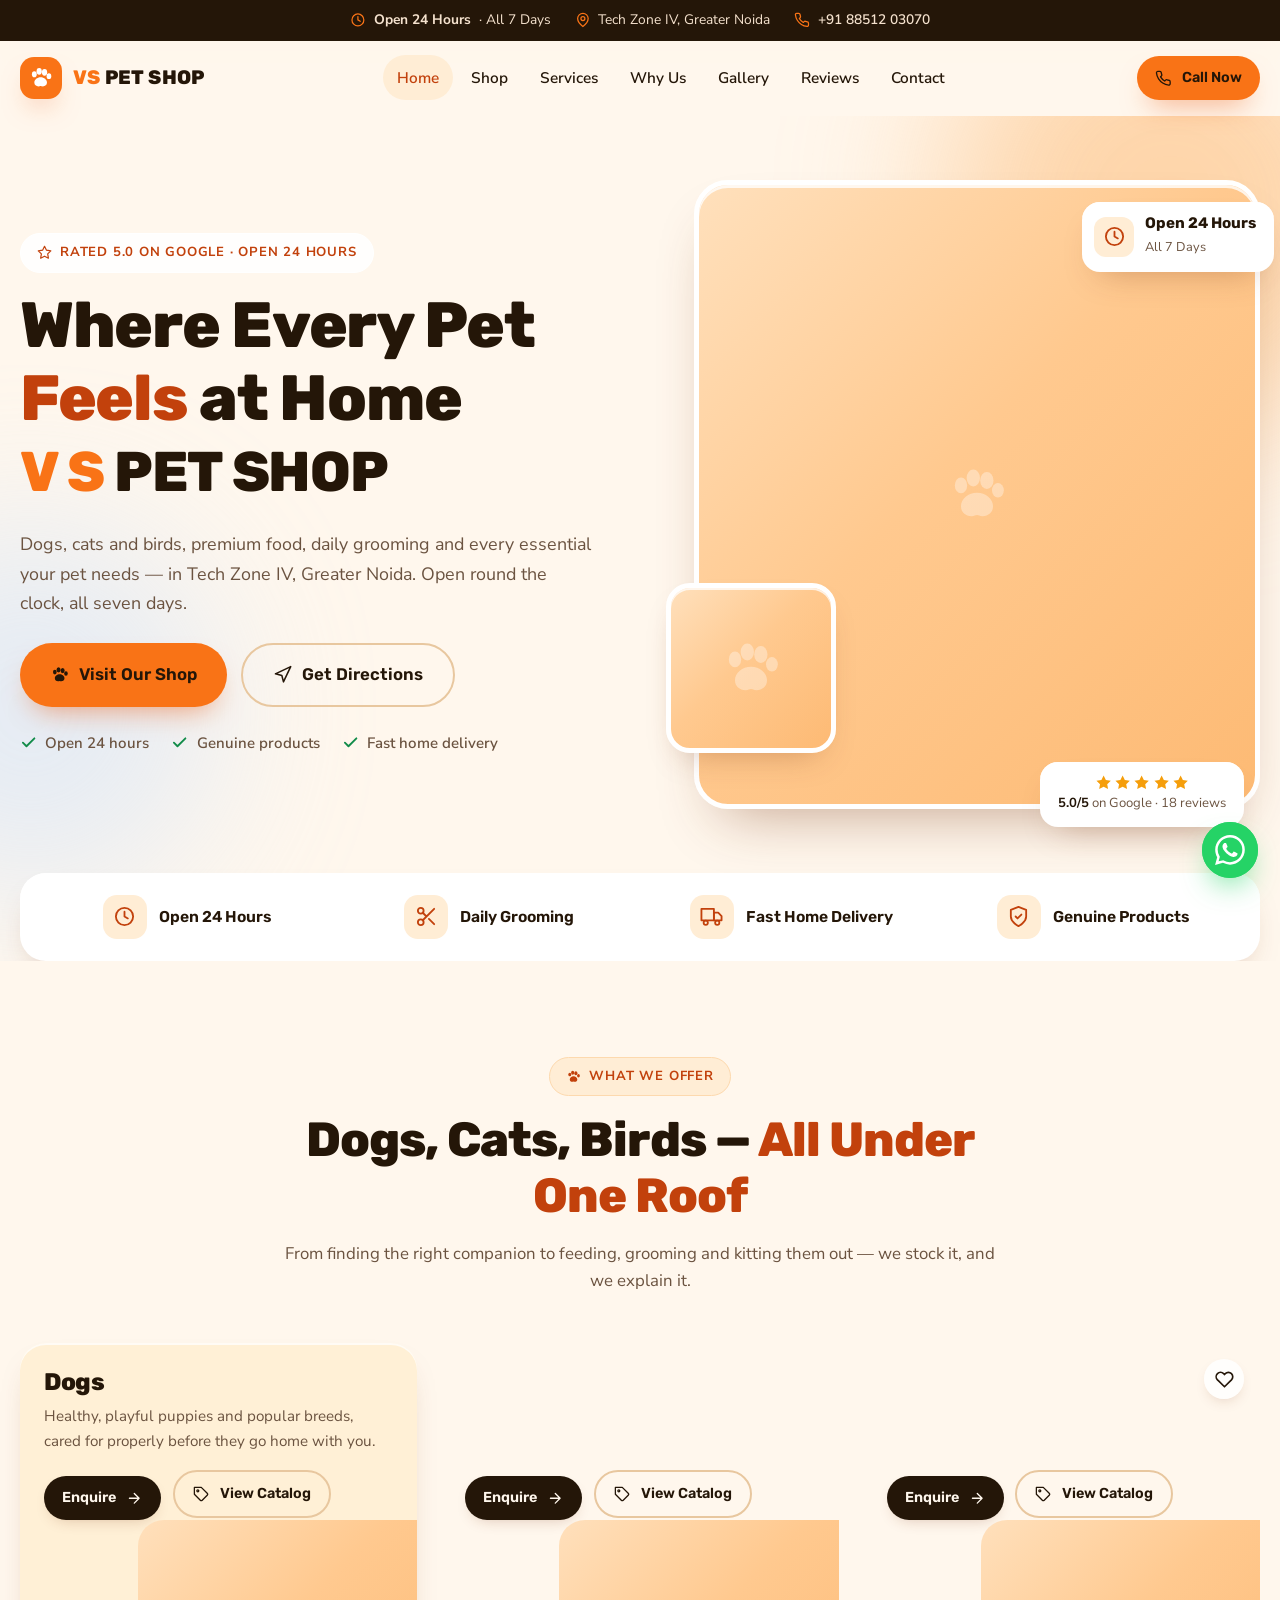
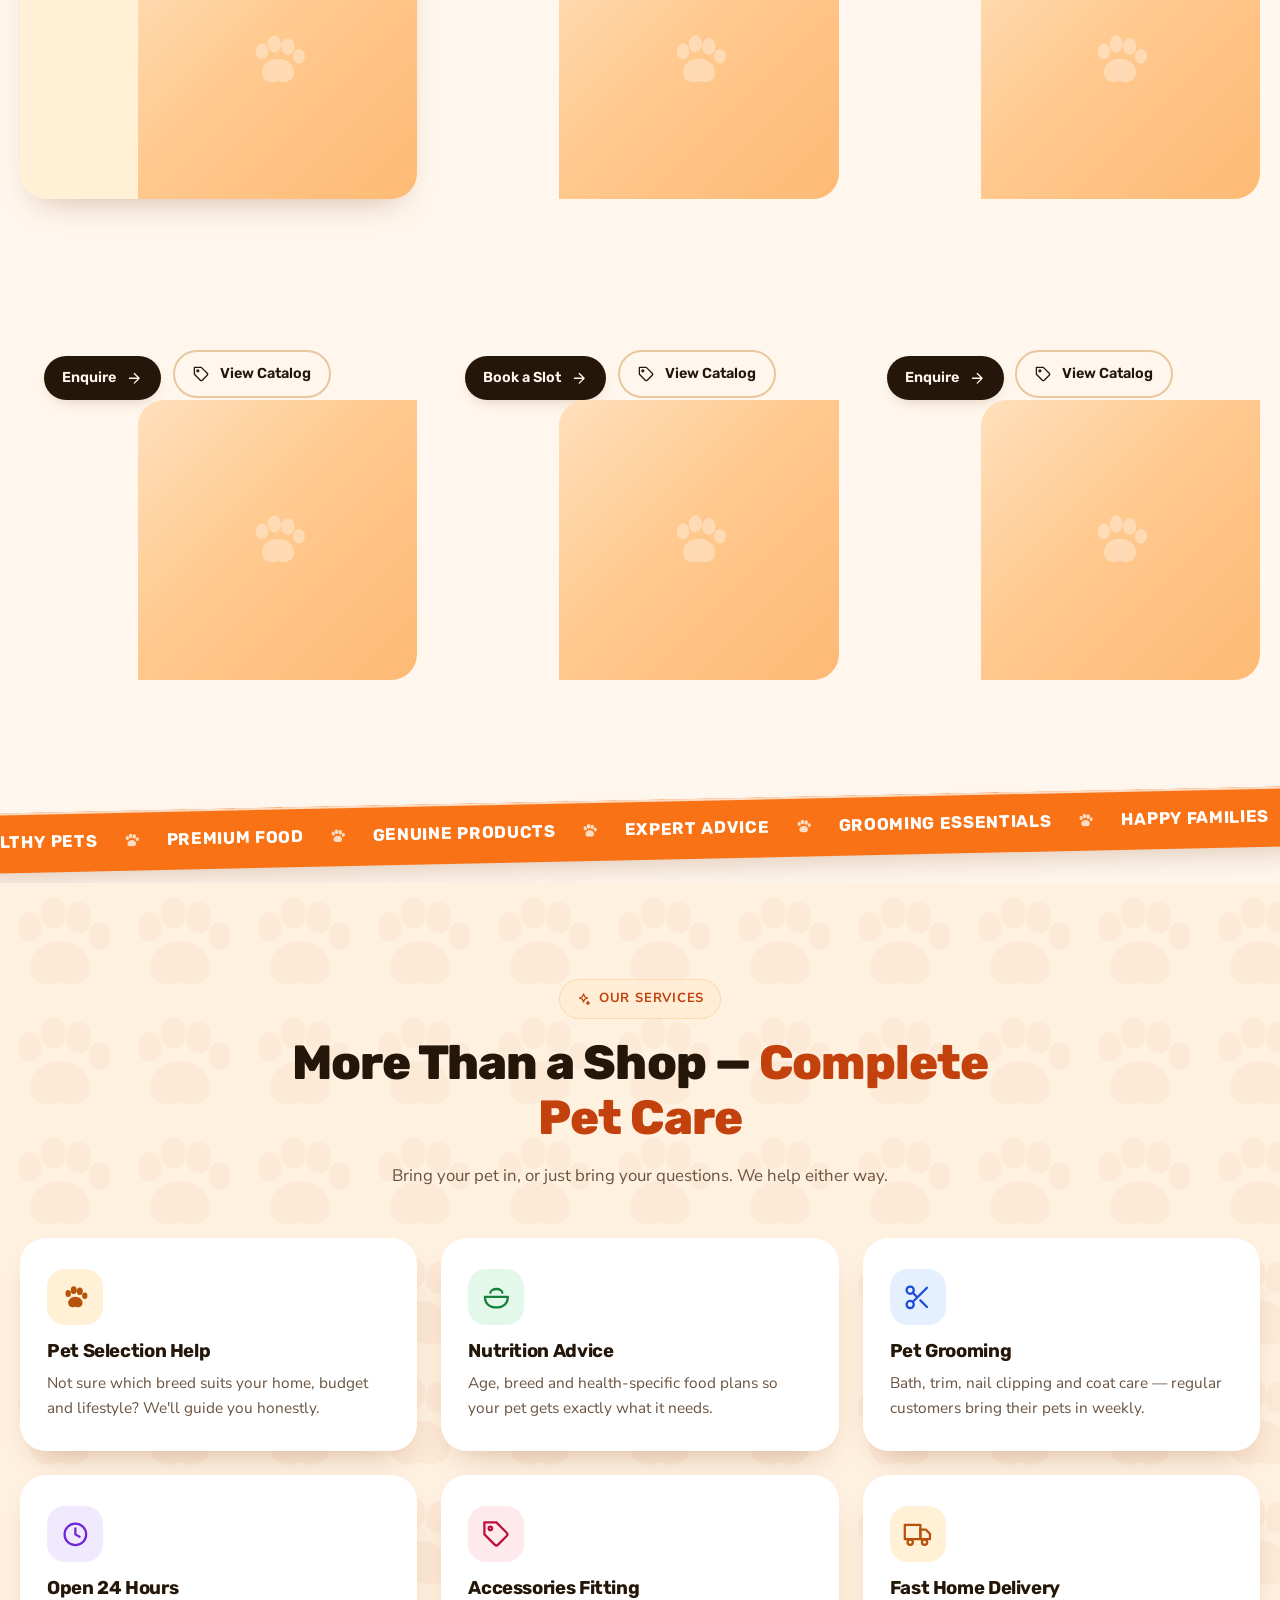
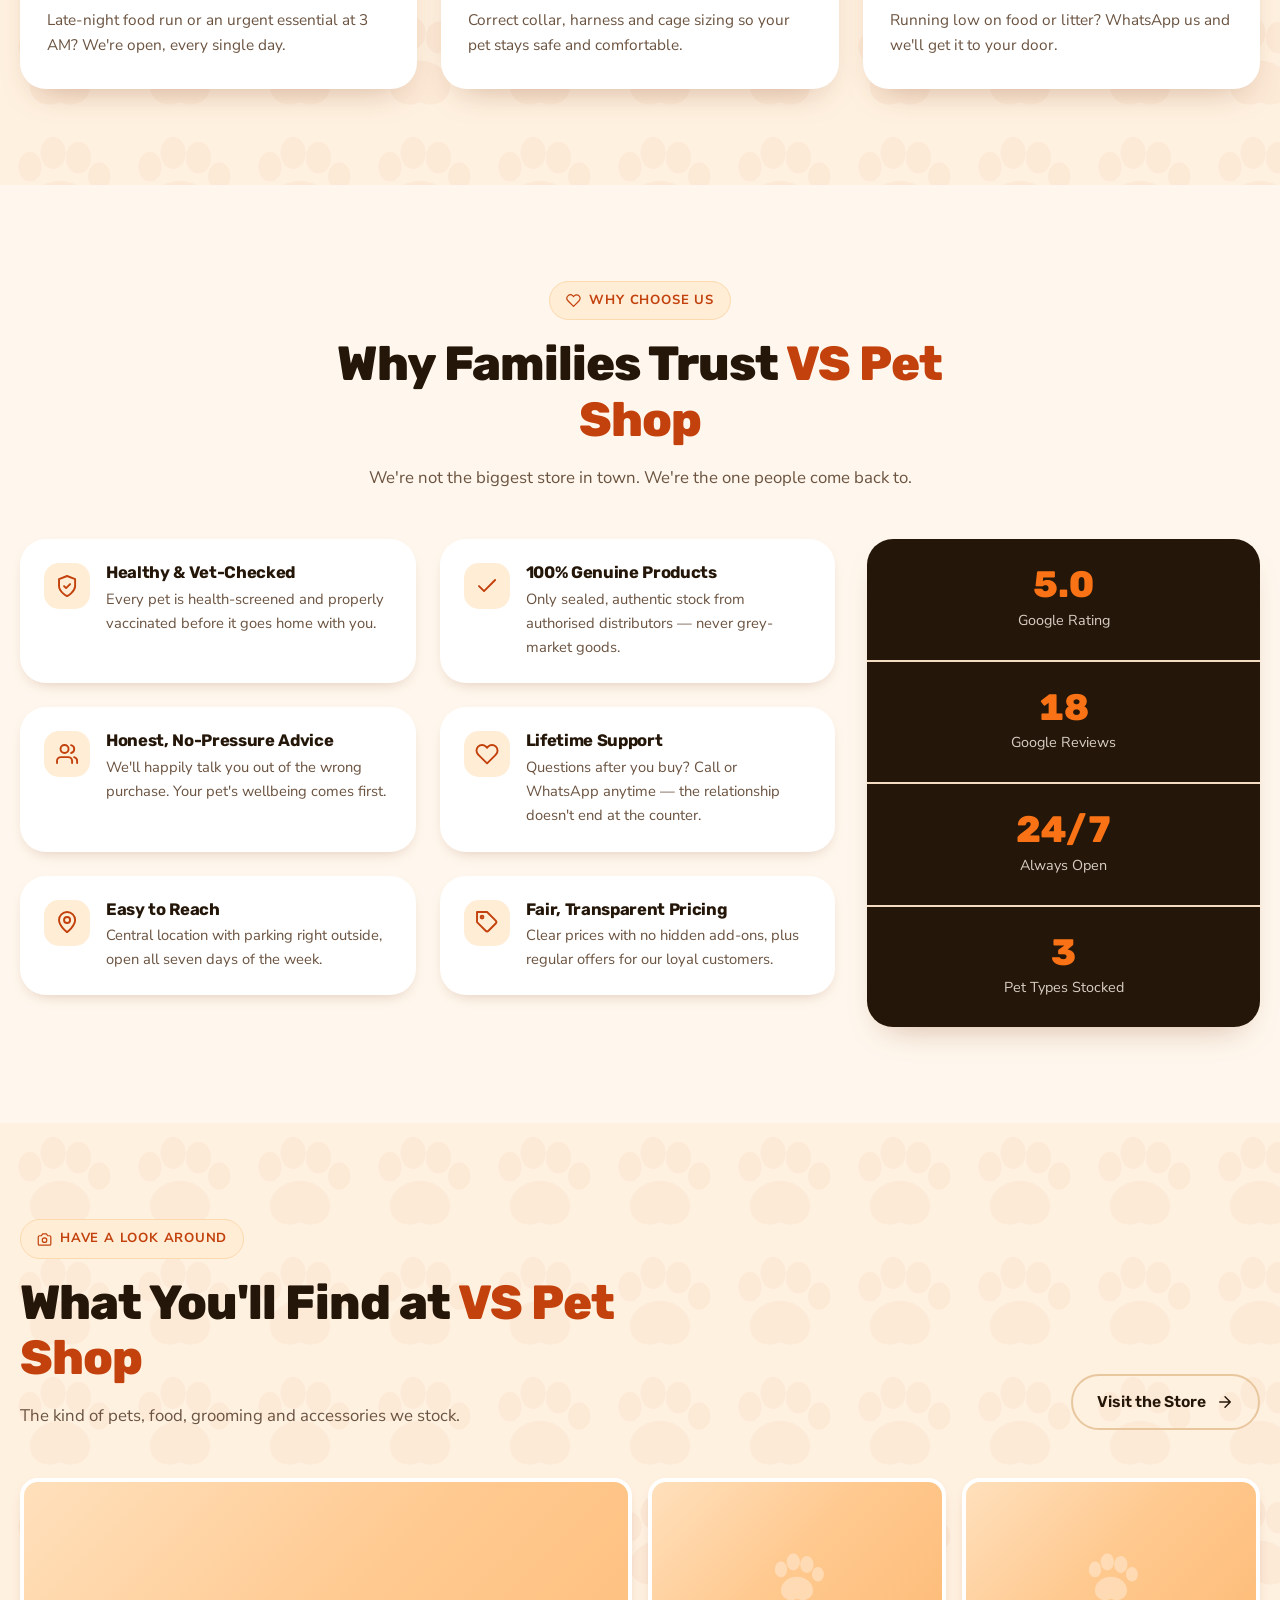
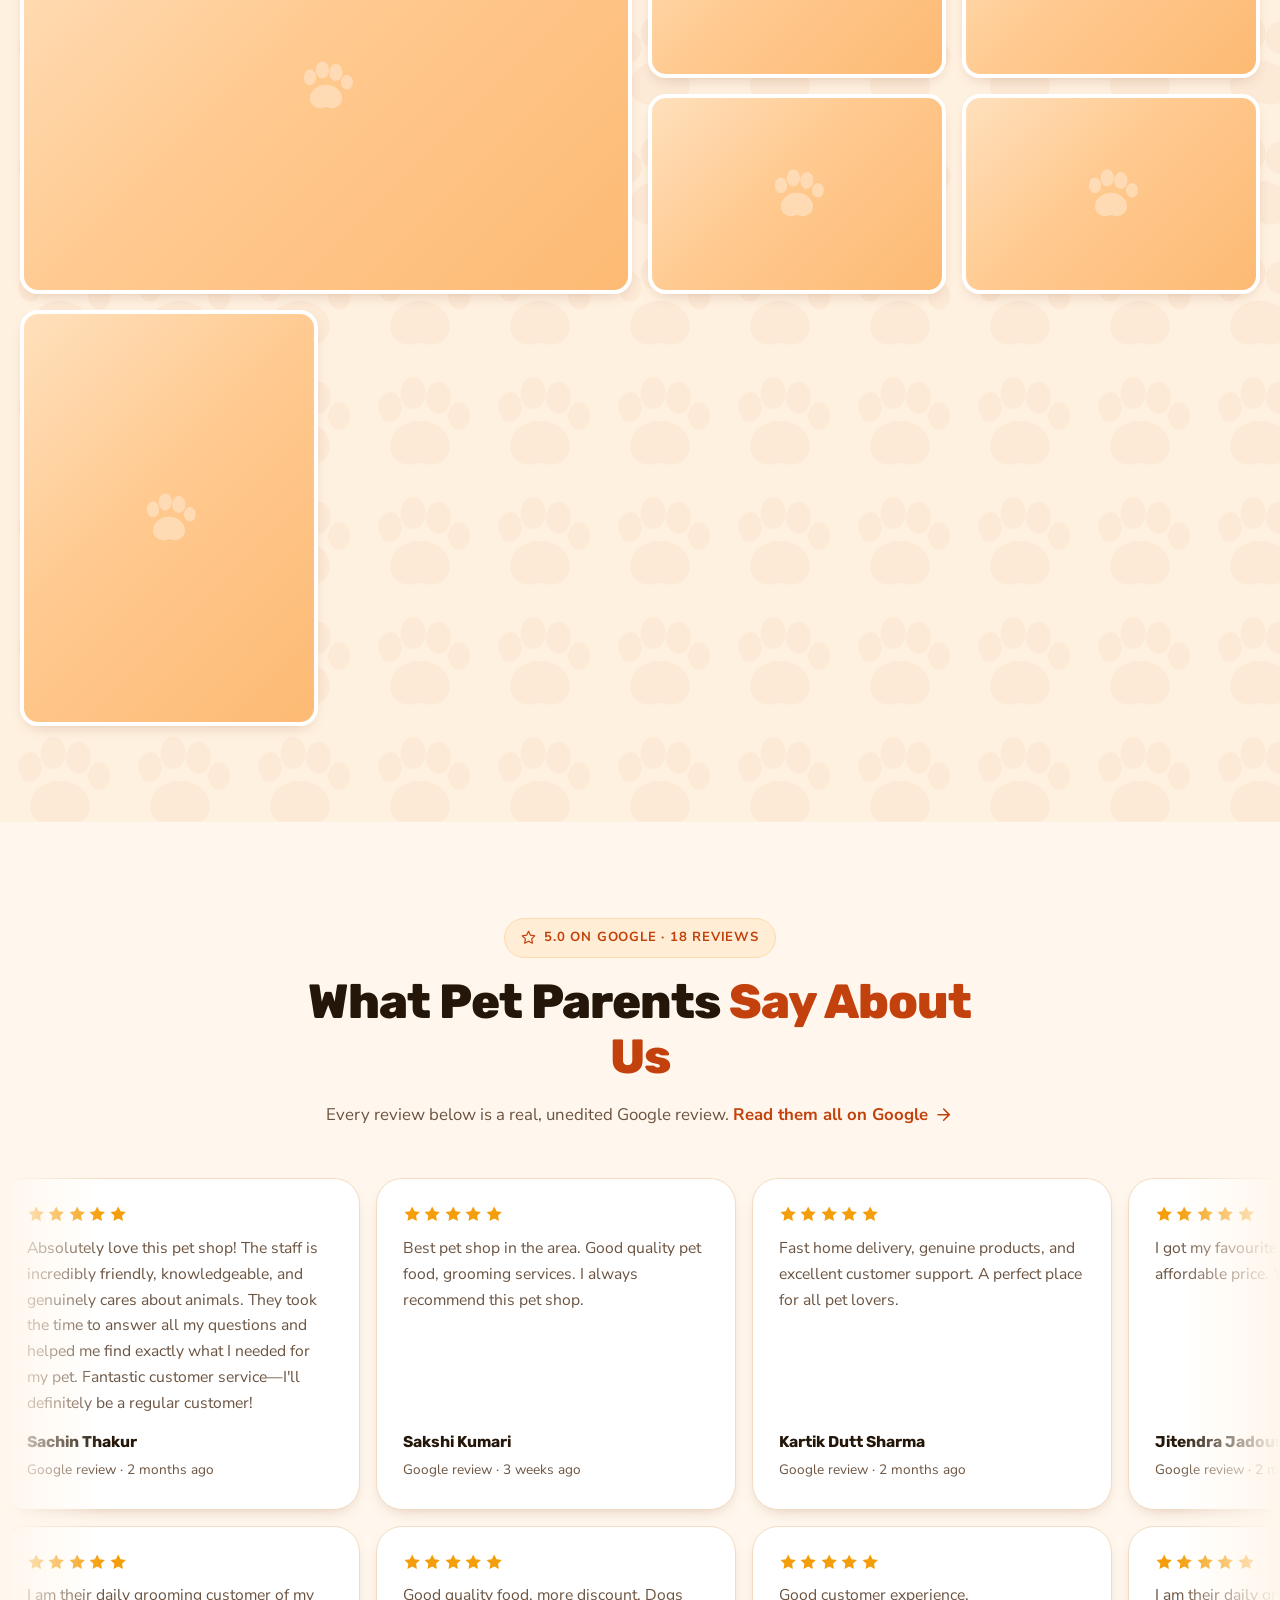
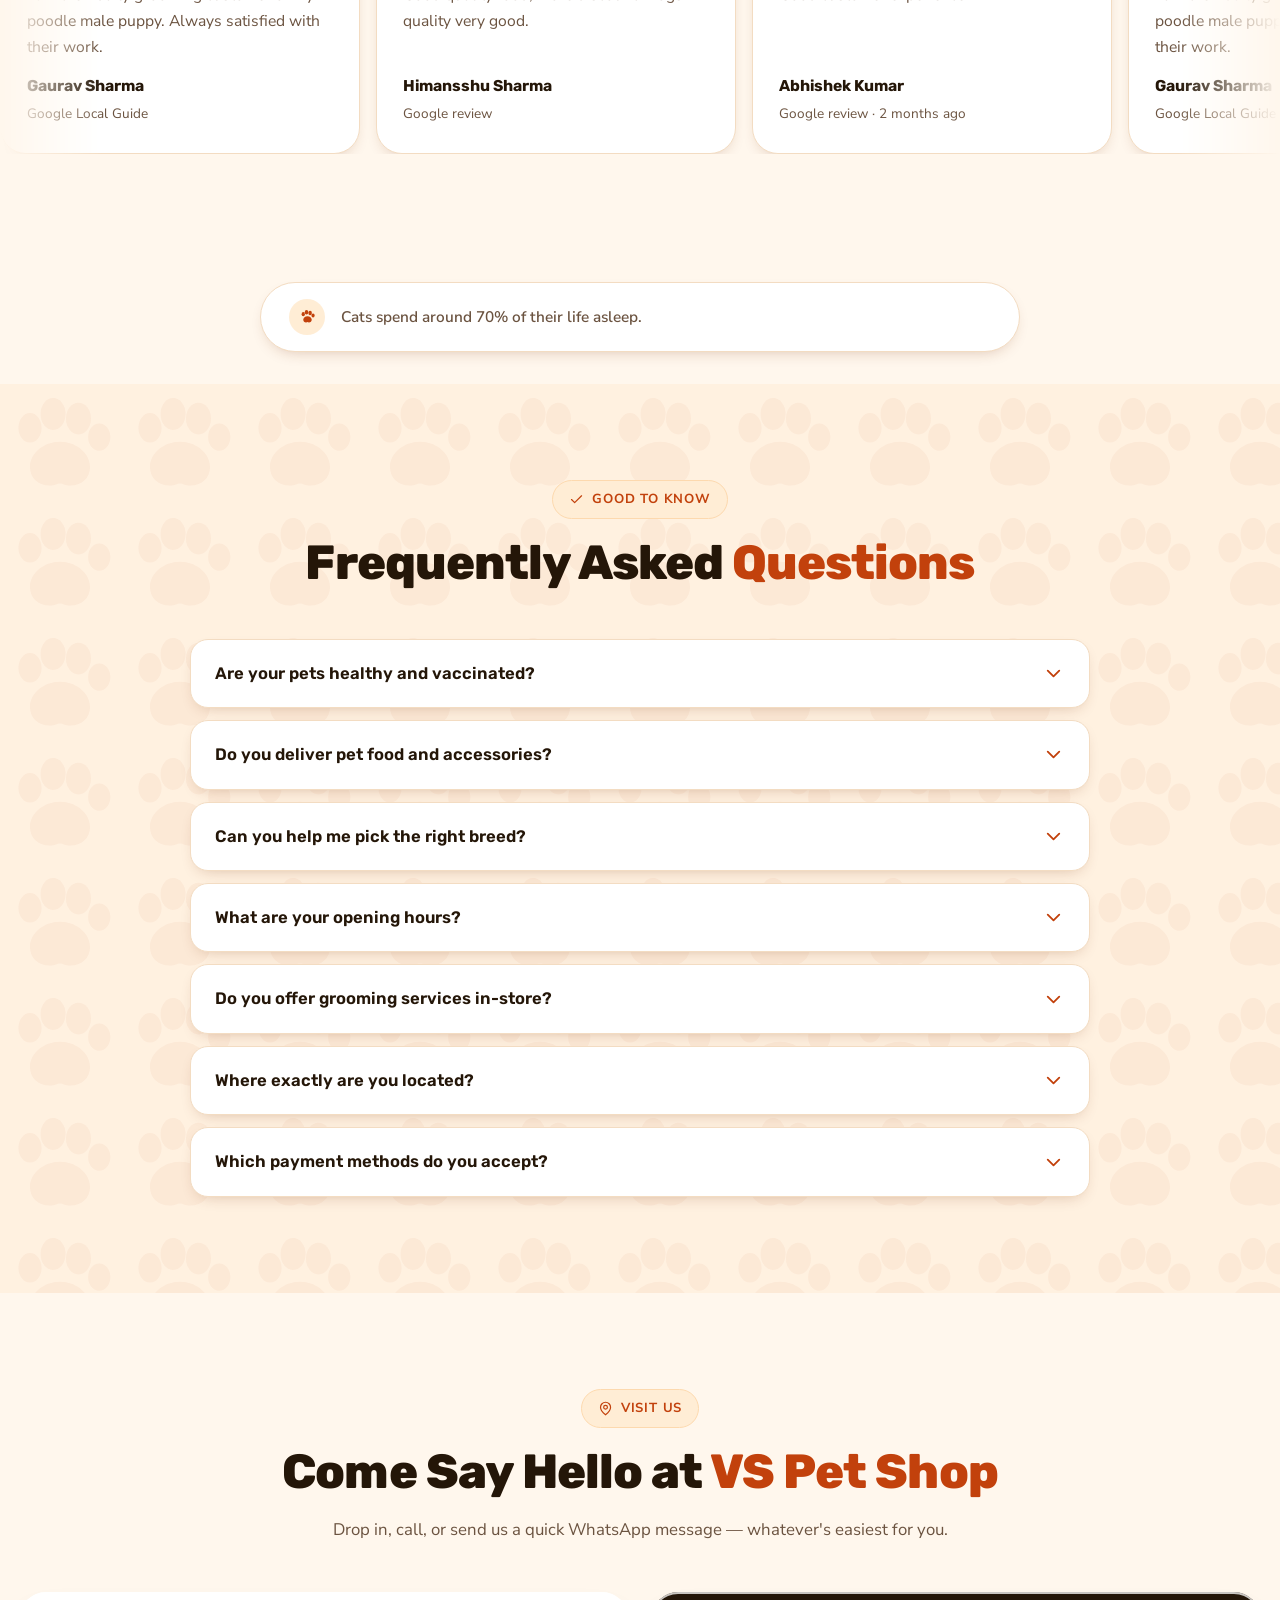
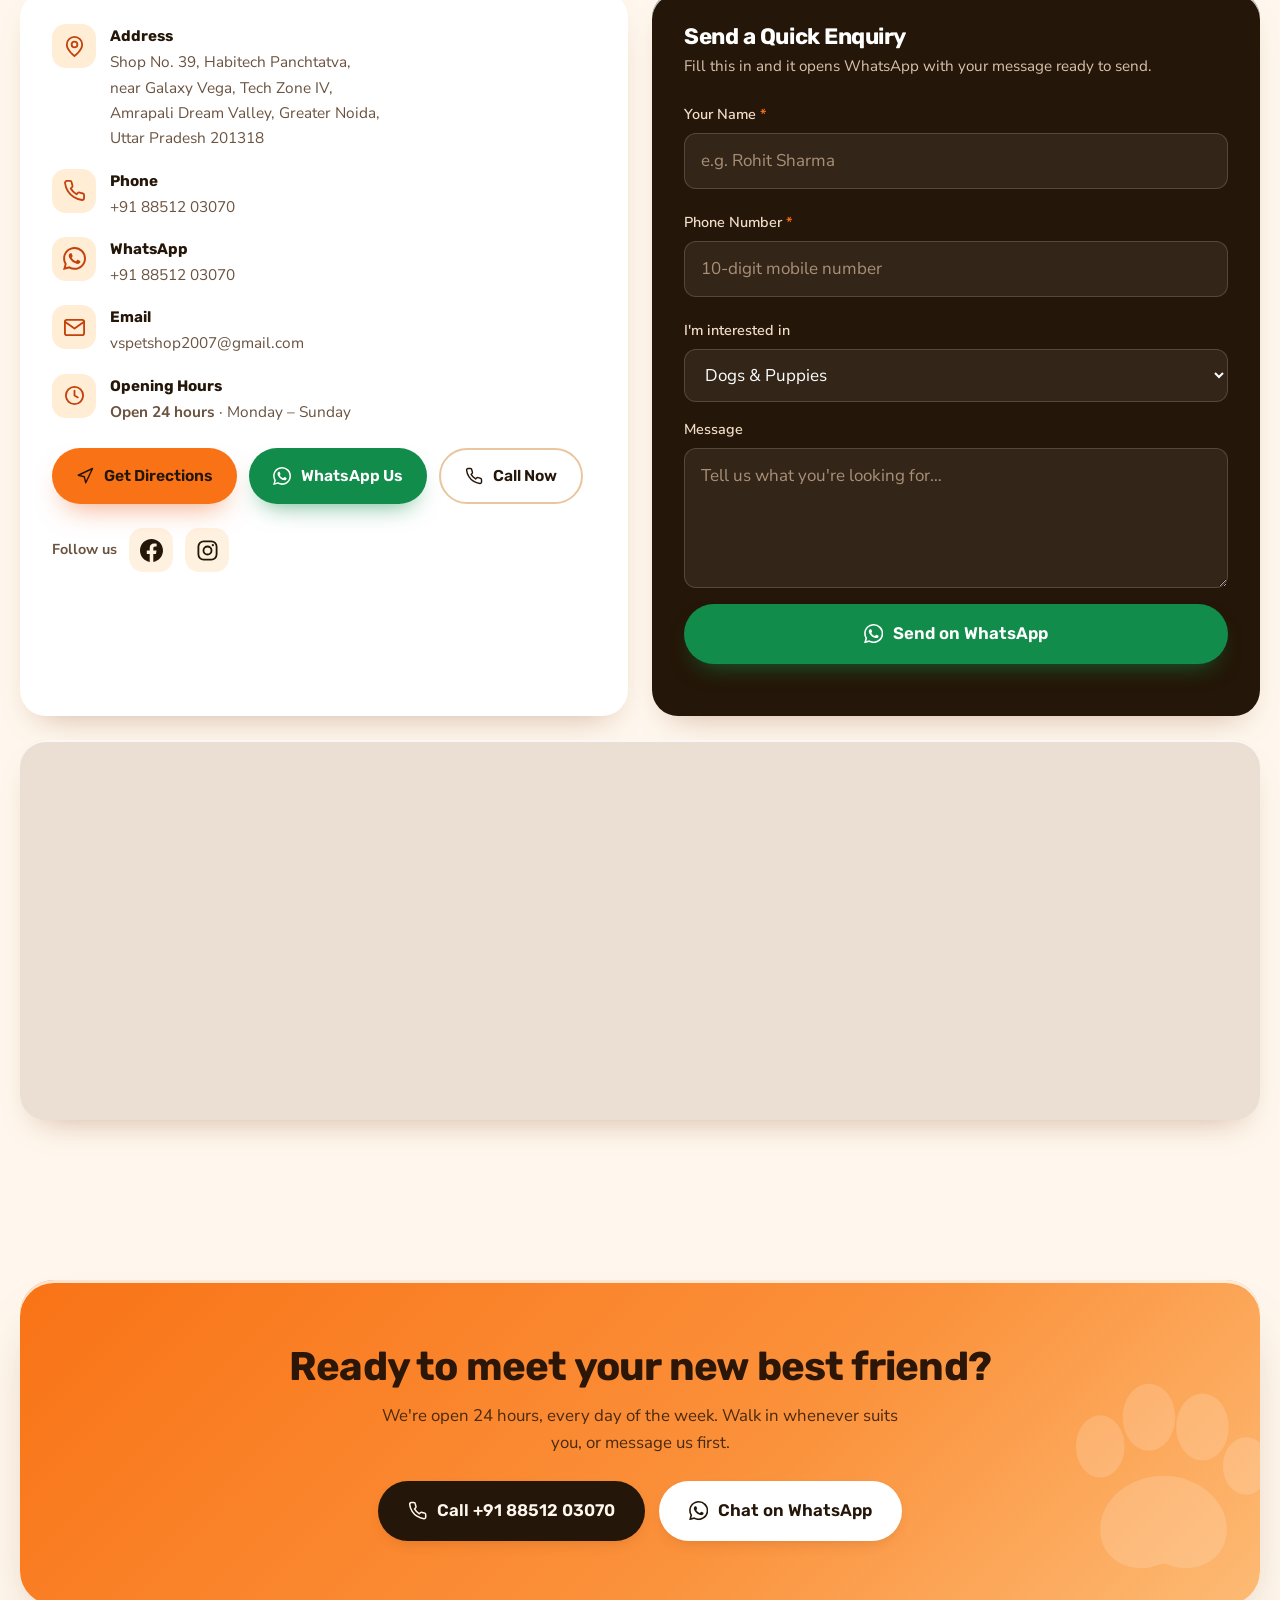
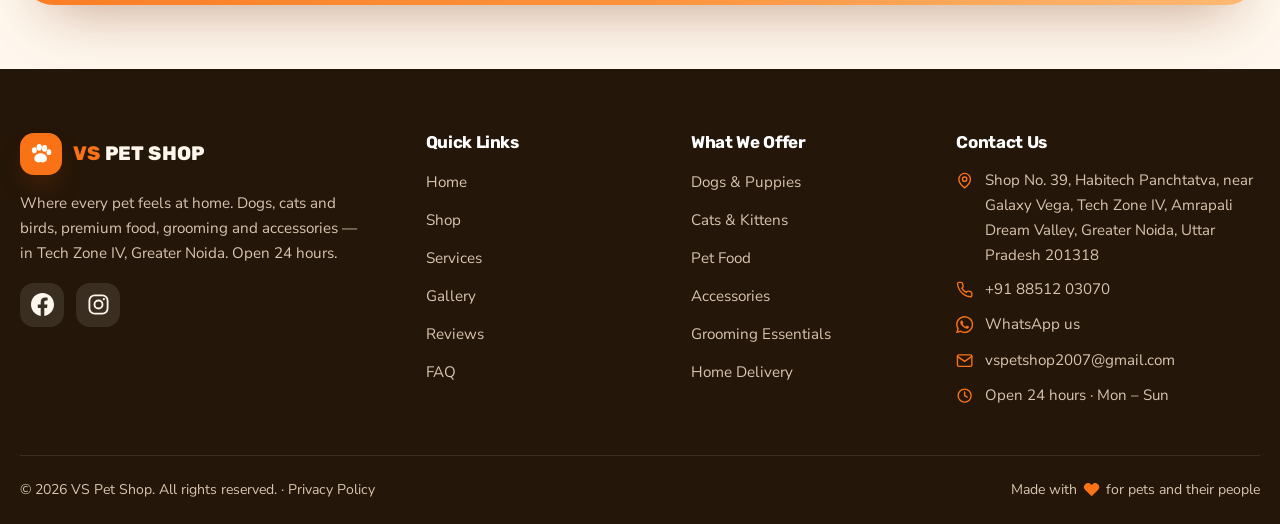
==== commit a6169156: "Set the Google Ads account tag ID (AW-18435201903) Google Ads' campaign diagnostics kept reporting "" ====
--- a/index.html
+++ b/index.html
@@ -85,7 +85,7 @@
 <script src="assets/js/analytics.js?v=3"
         data-field="ga4-id ads-id meta-pixel-id ads-label-call ads-label-whatsapp ads-label-enquiry ads-label-directions"
         data-ga4="G-RKJX3MYP3L"
-        data-google-ads=""
+        data-google-ads="AW-18435201903"
         data-meta-pixel=""
         data-label-call=""
         data-label-whatsapp=""
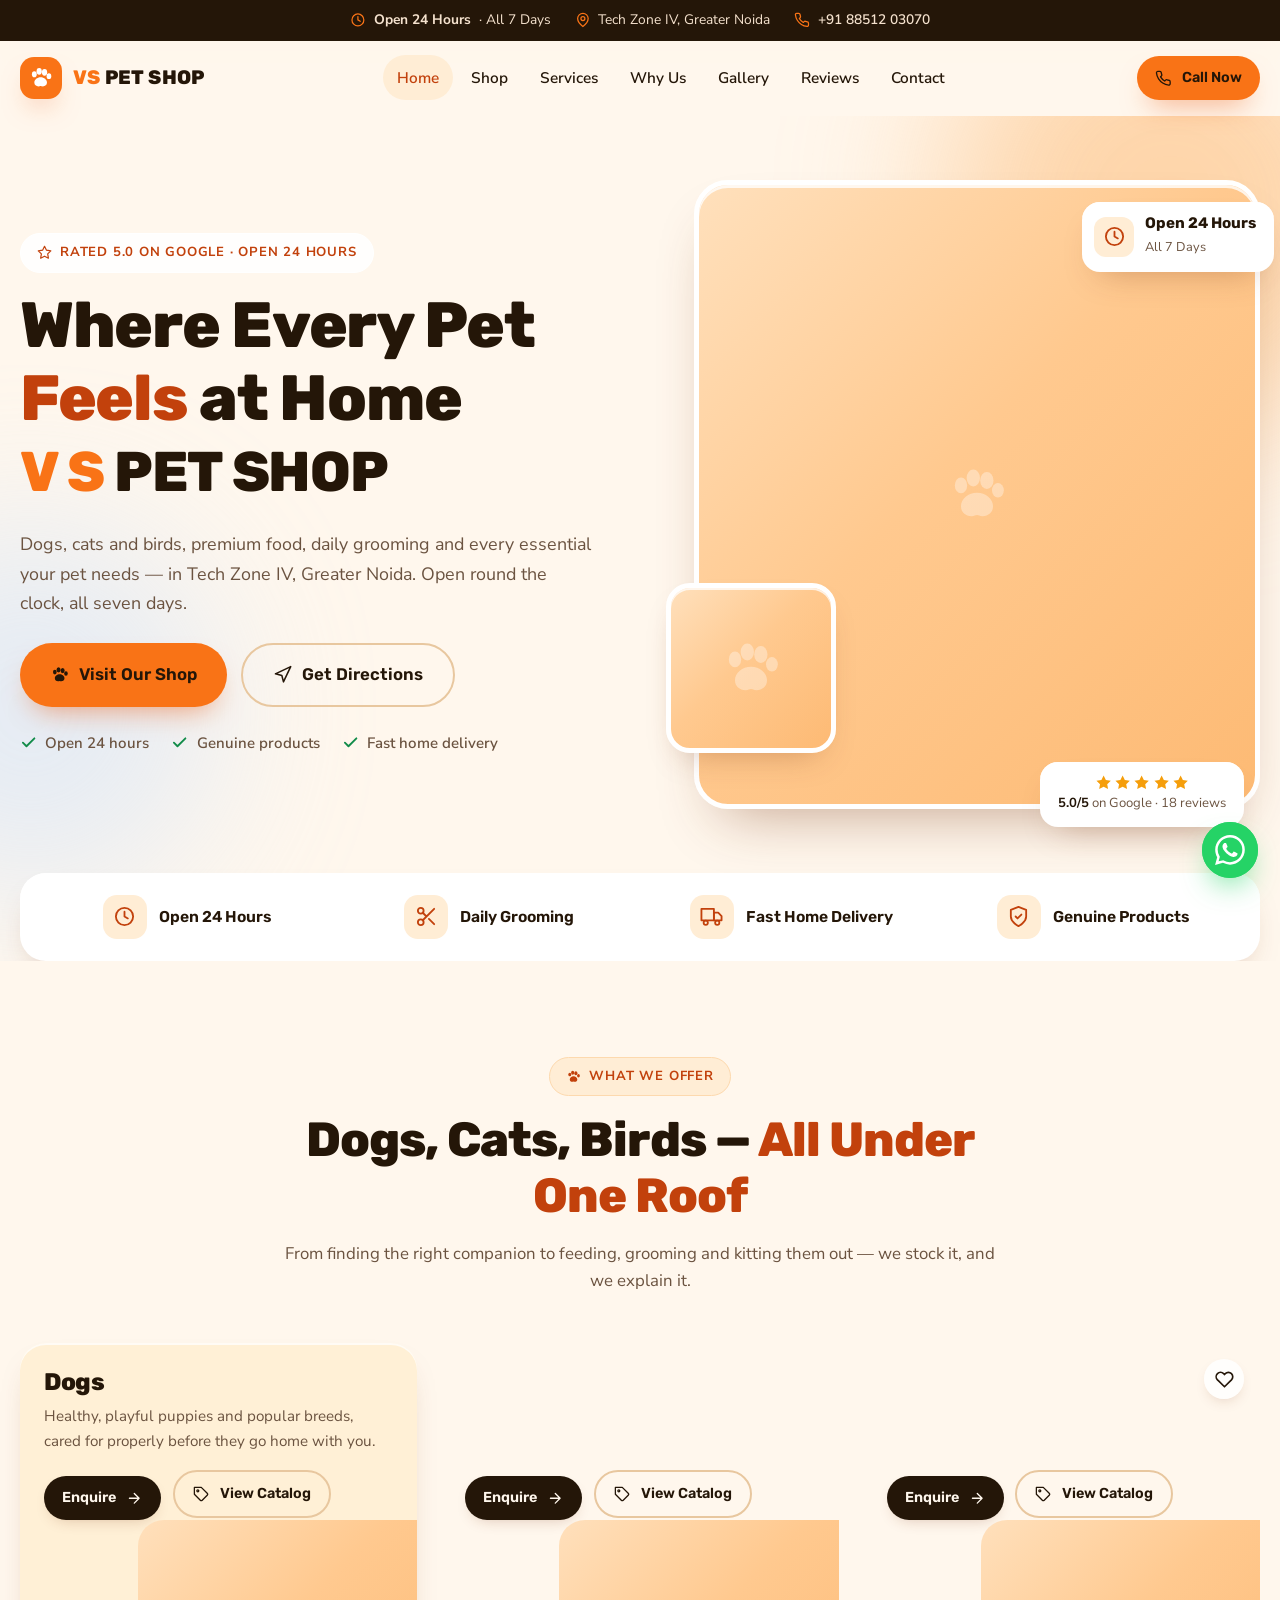
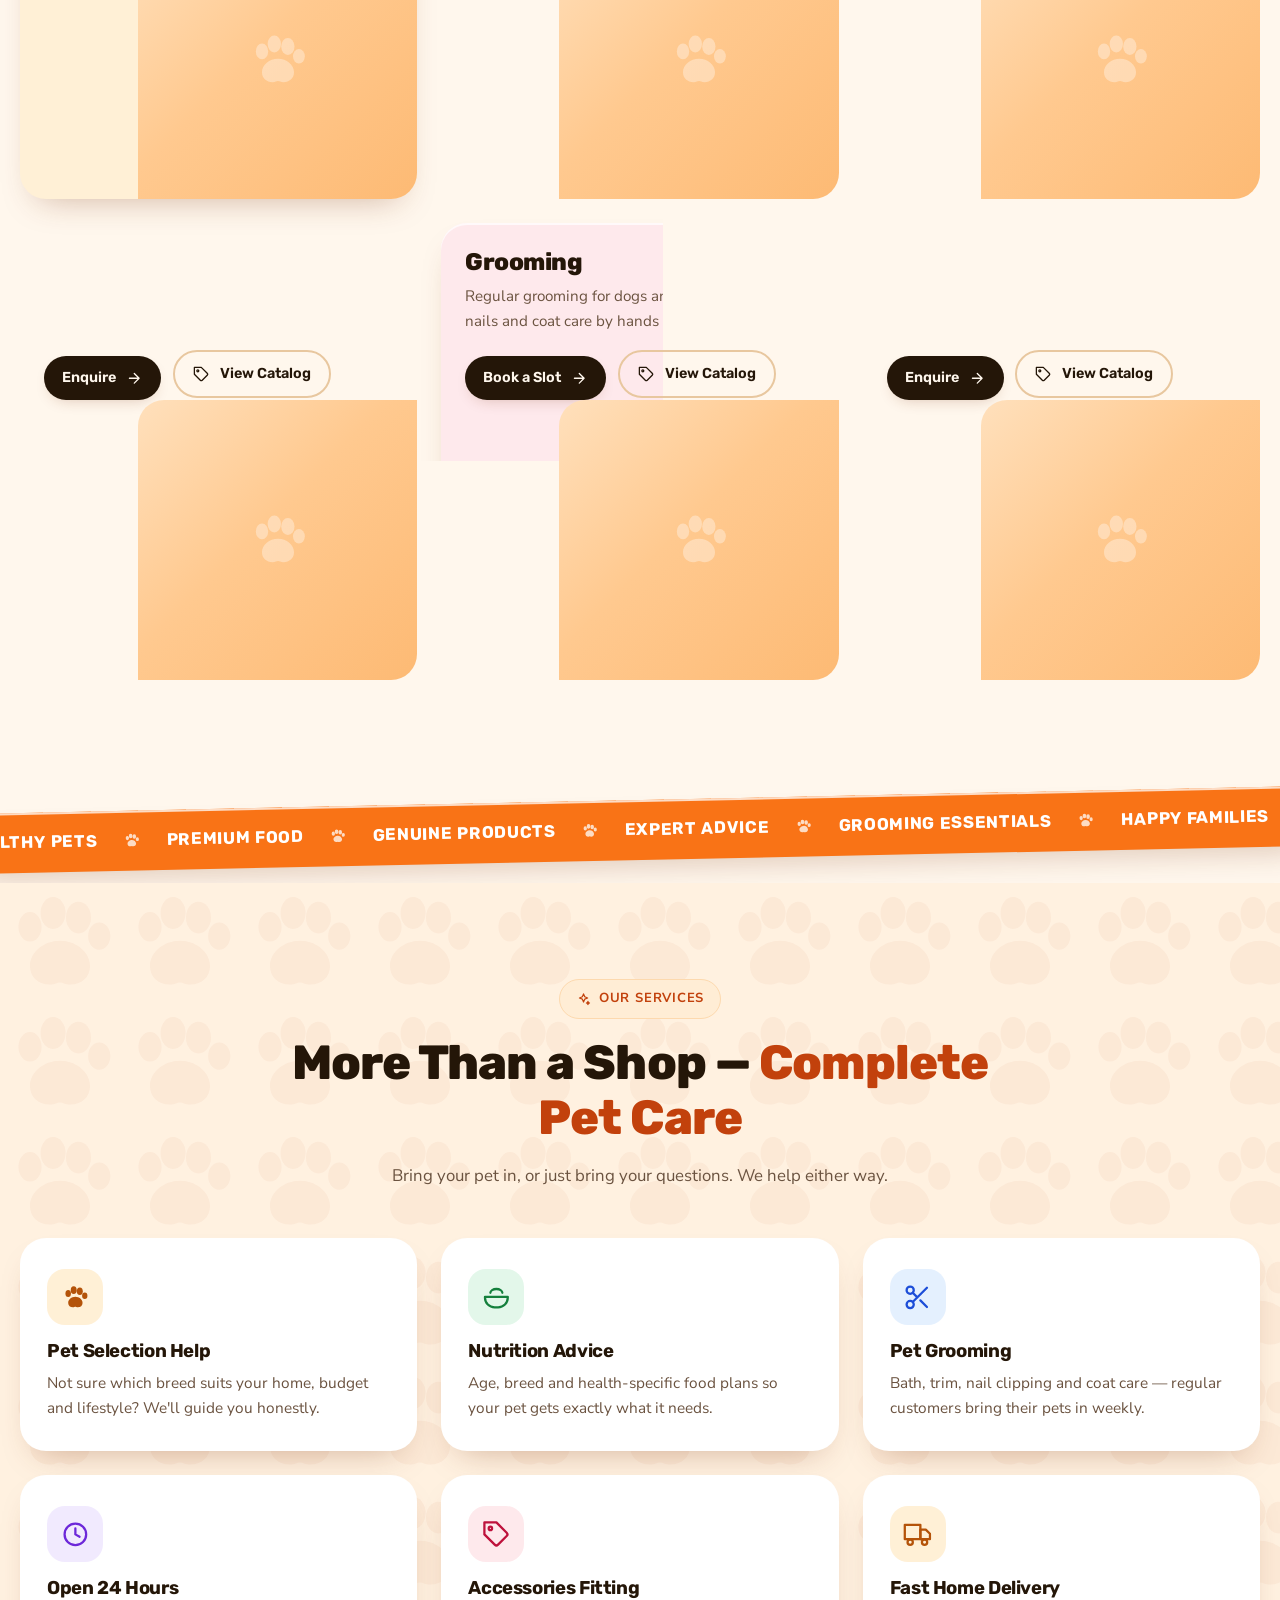
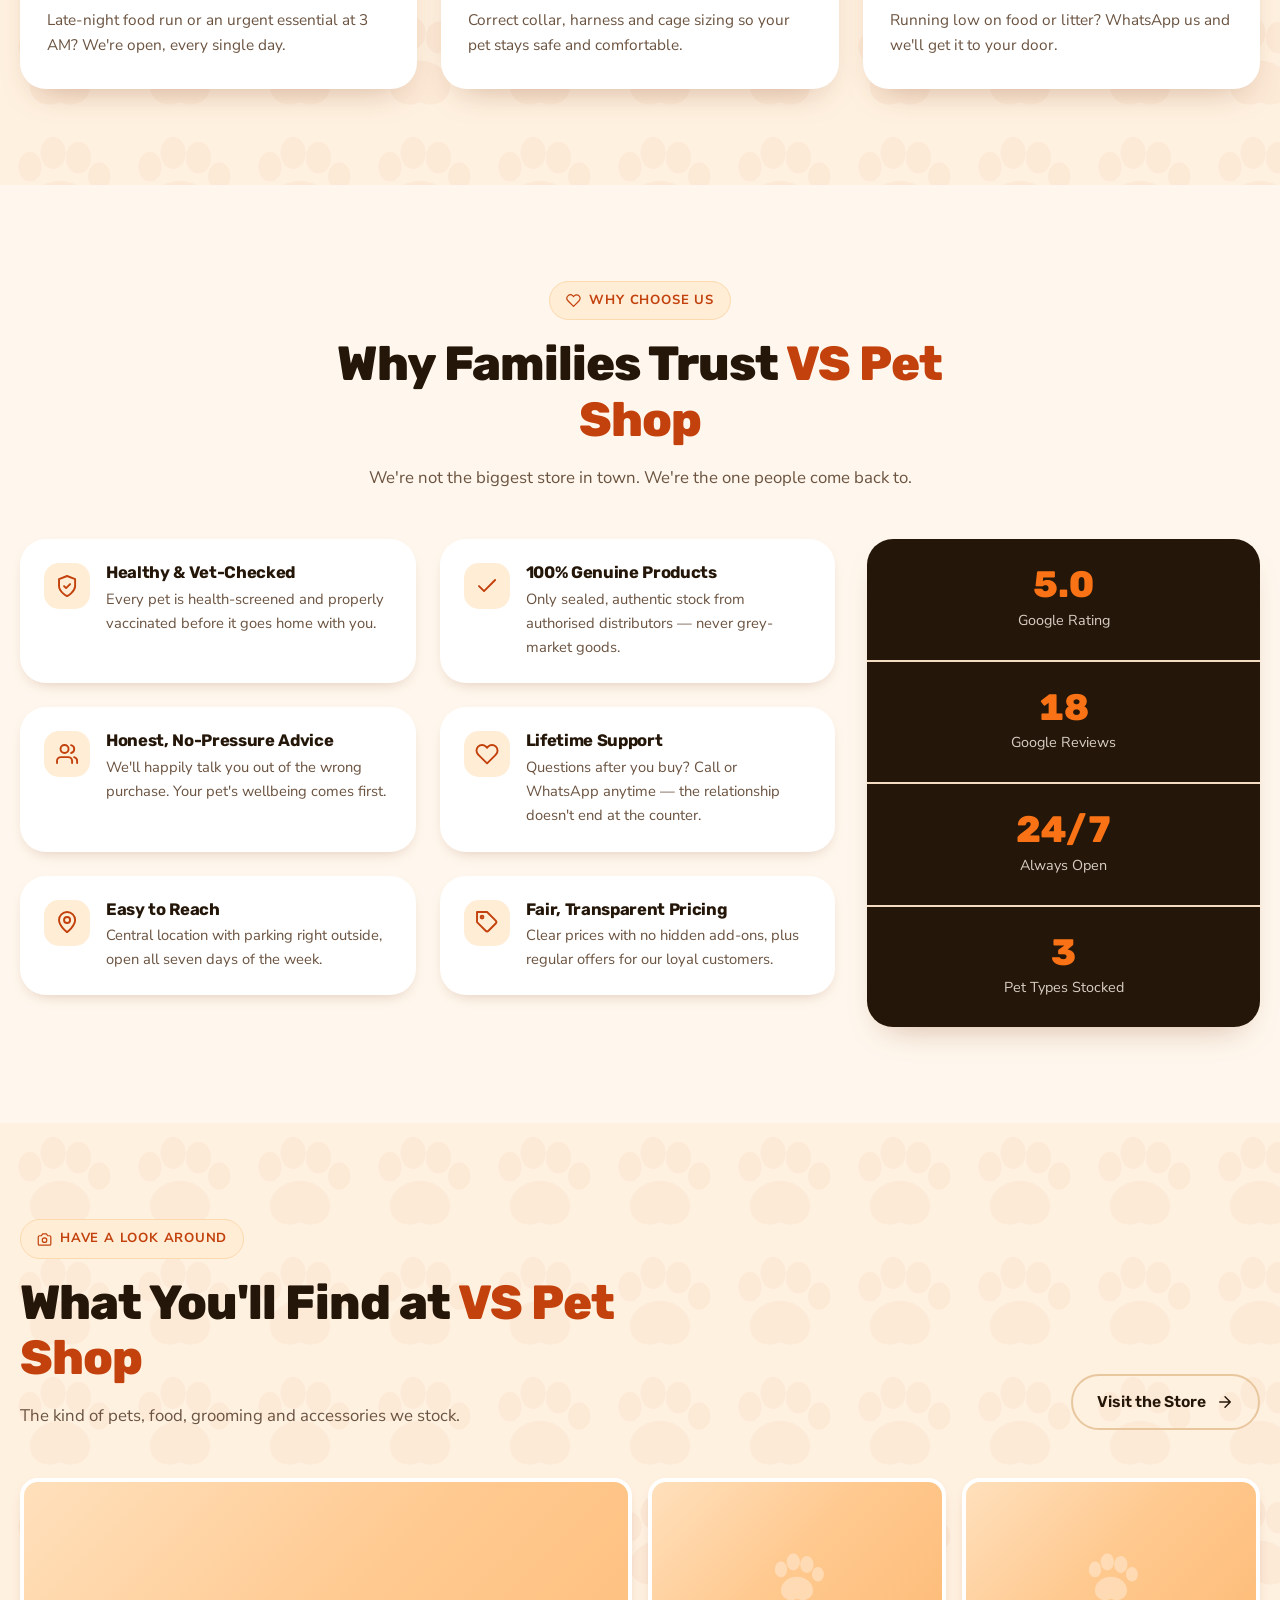
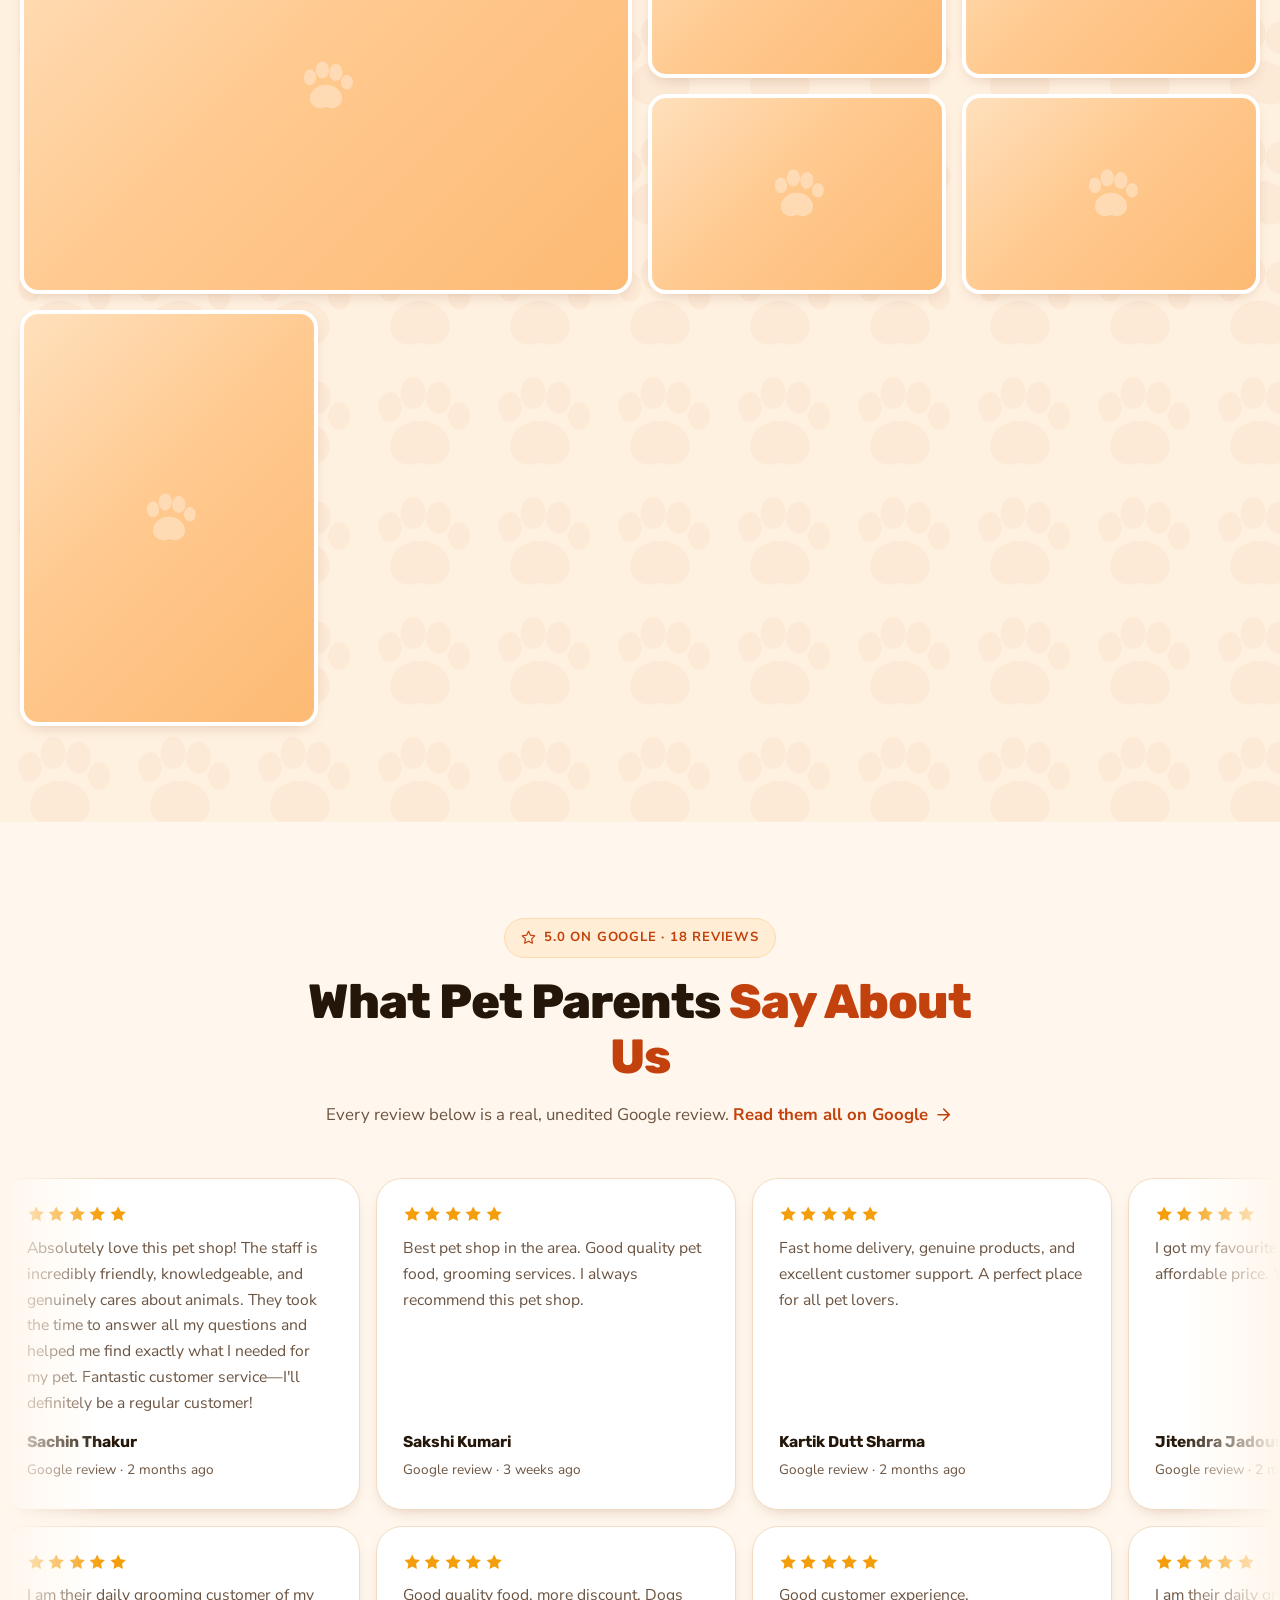
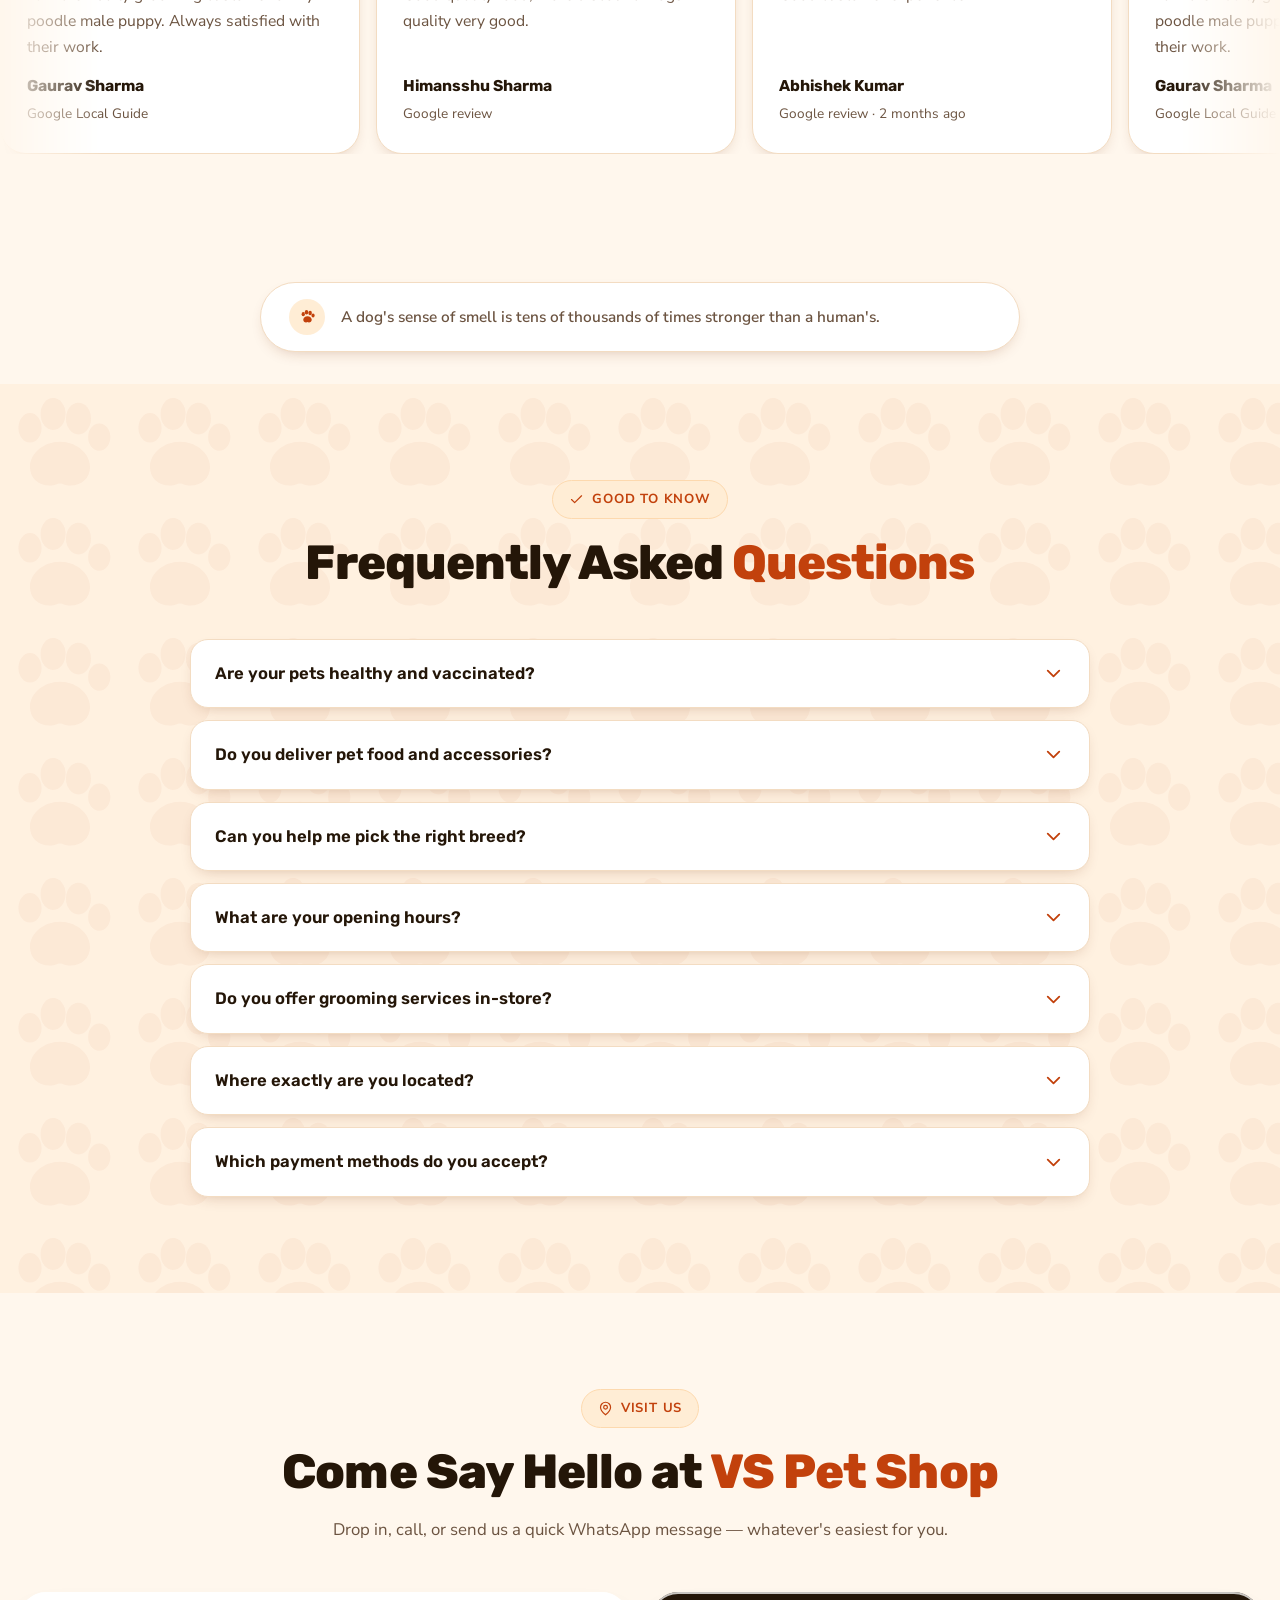
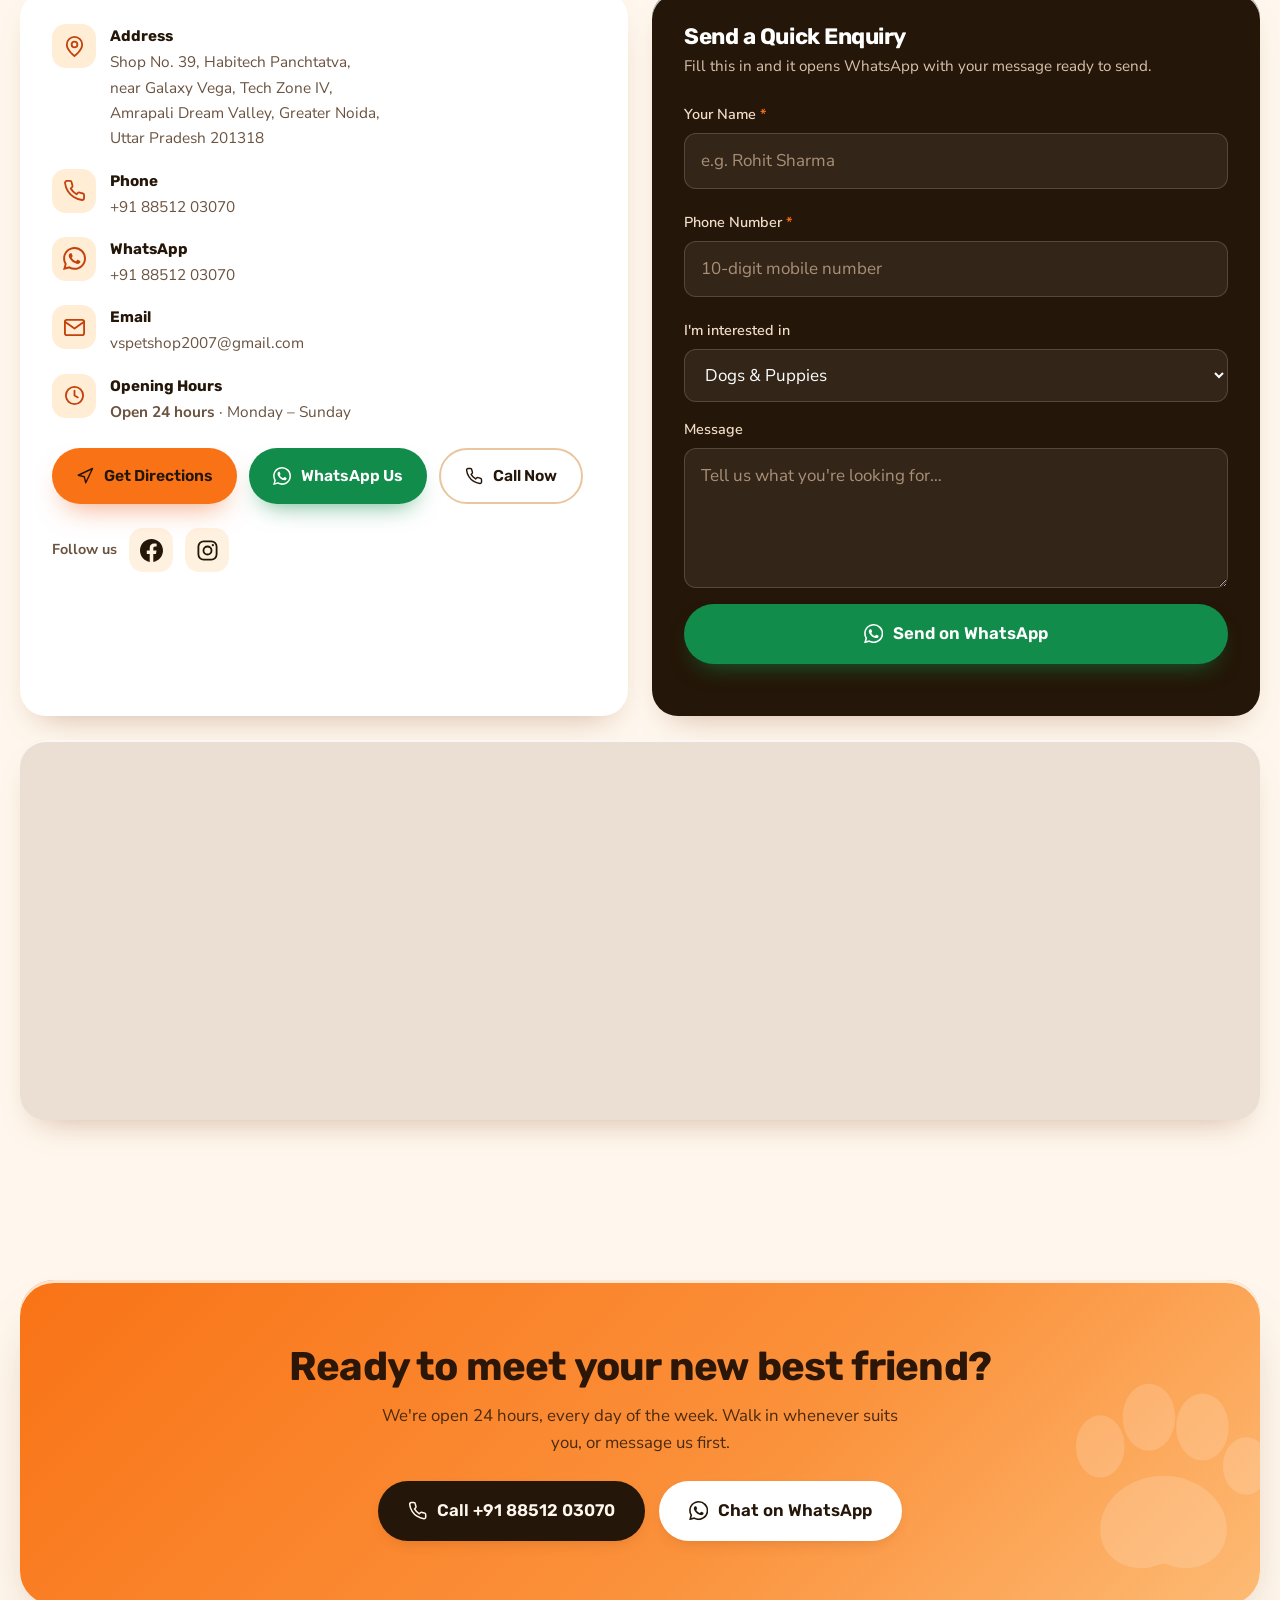
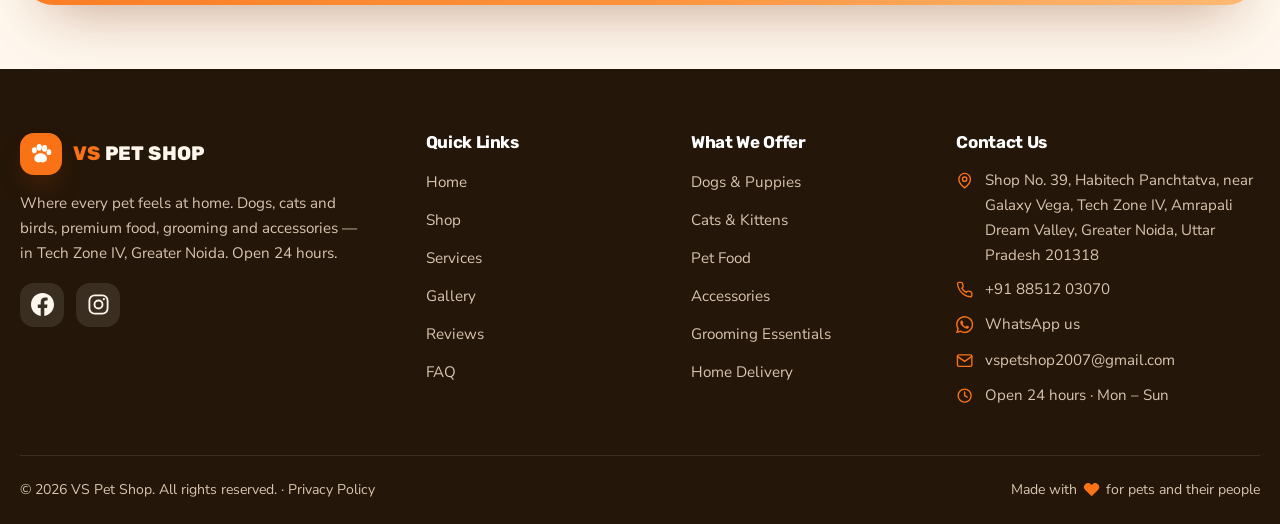
==== commit 99c12558: "Wire up Google Ads enquiry-form conversion label Enquiry Form Submitted conversion action created in" ====
--- a/index.html
+++ b/index.html
@@ -89,7 +89,7 @@
         data-meta-pixel=""
         data-label-call=""
         data-label-whatsapp=""
-        data-label-enquiry=""
+        data-label-enquiry="m_dxCP60tPgcEO-2y9ZE"
         data-label-directions=""></script>
 
 <link rel="stylesheet" href="assets/css/style.css?v=11">
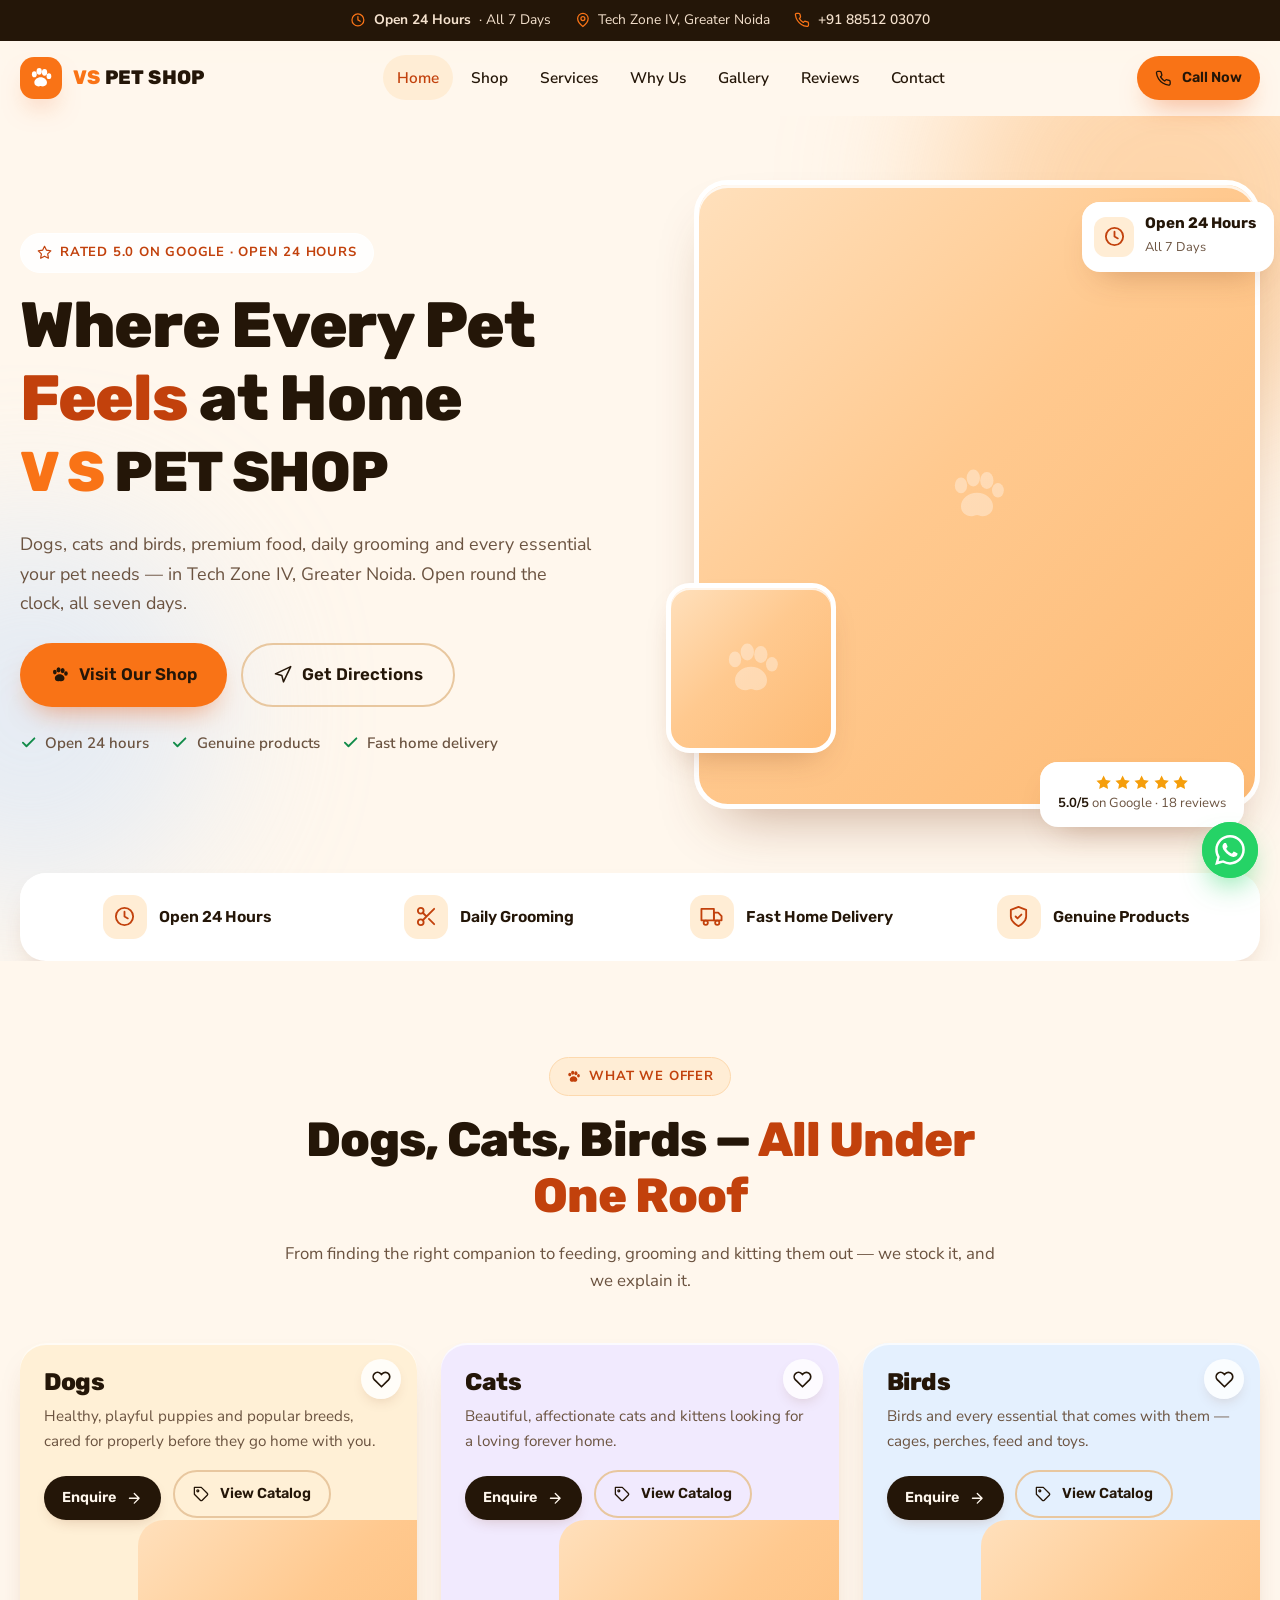
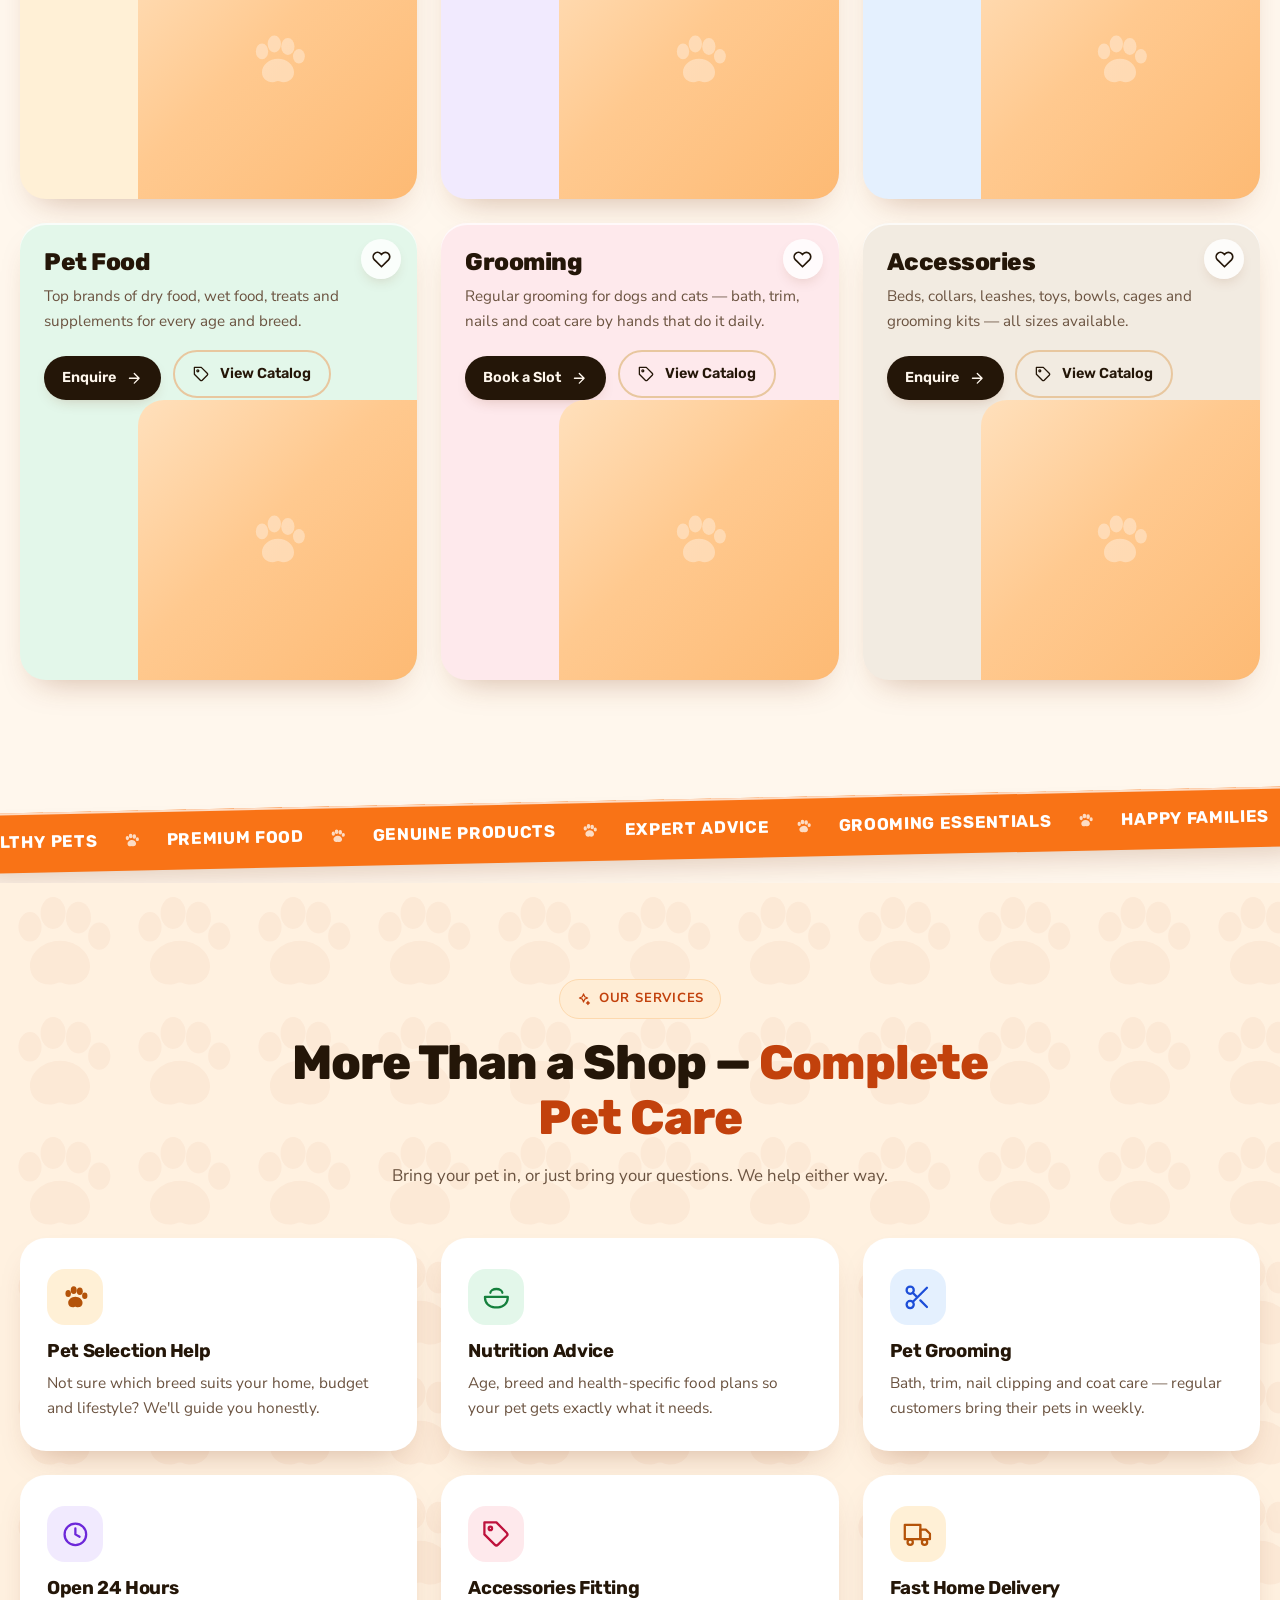
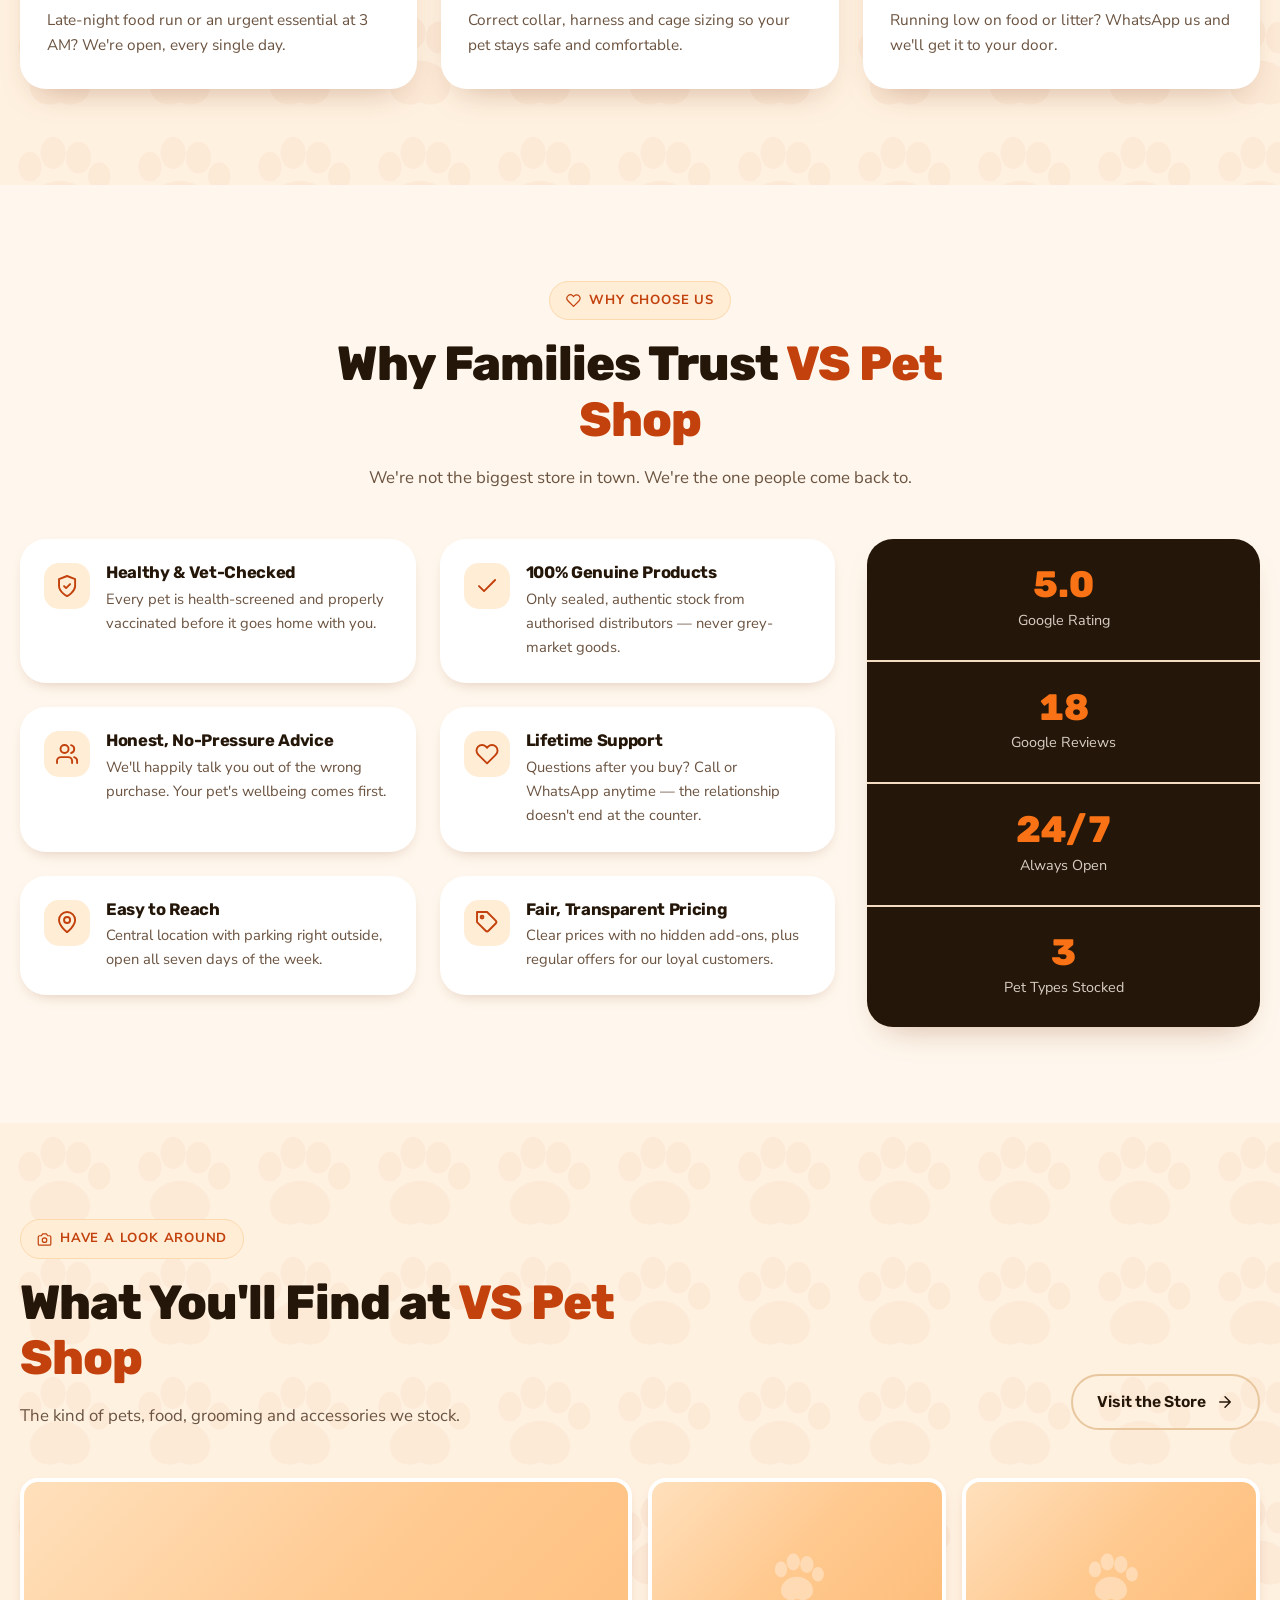
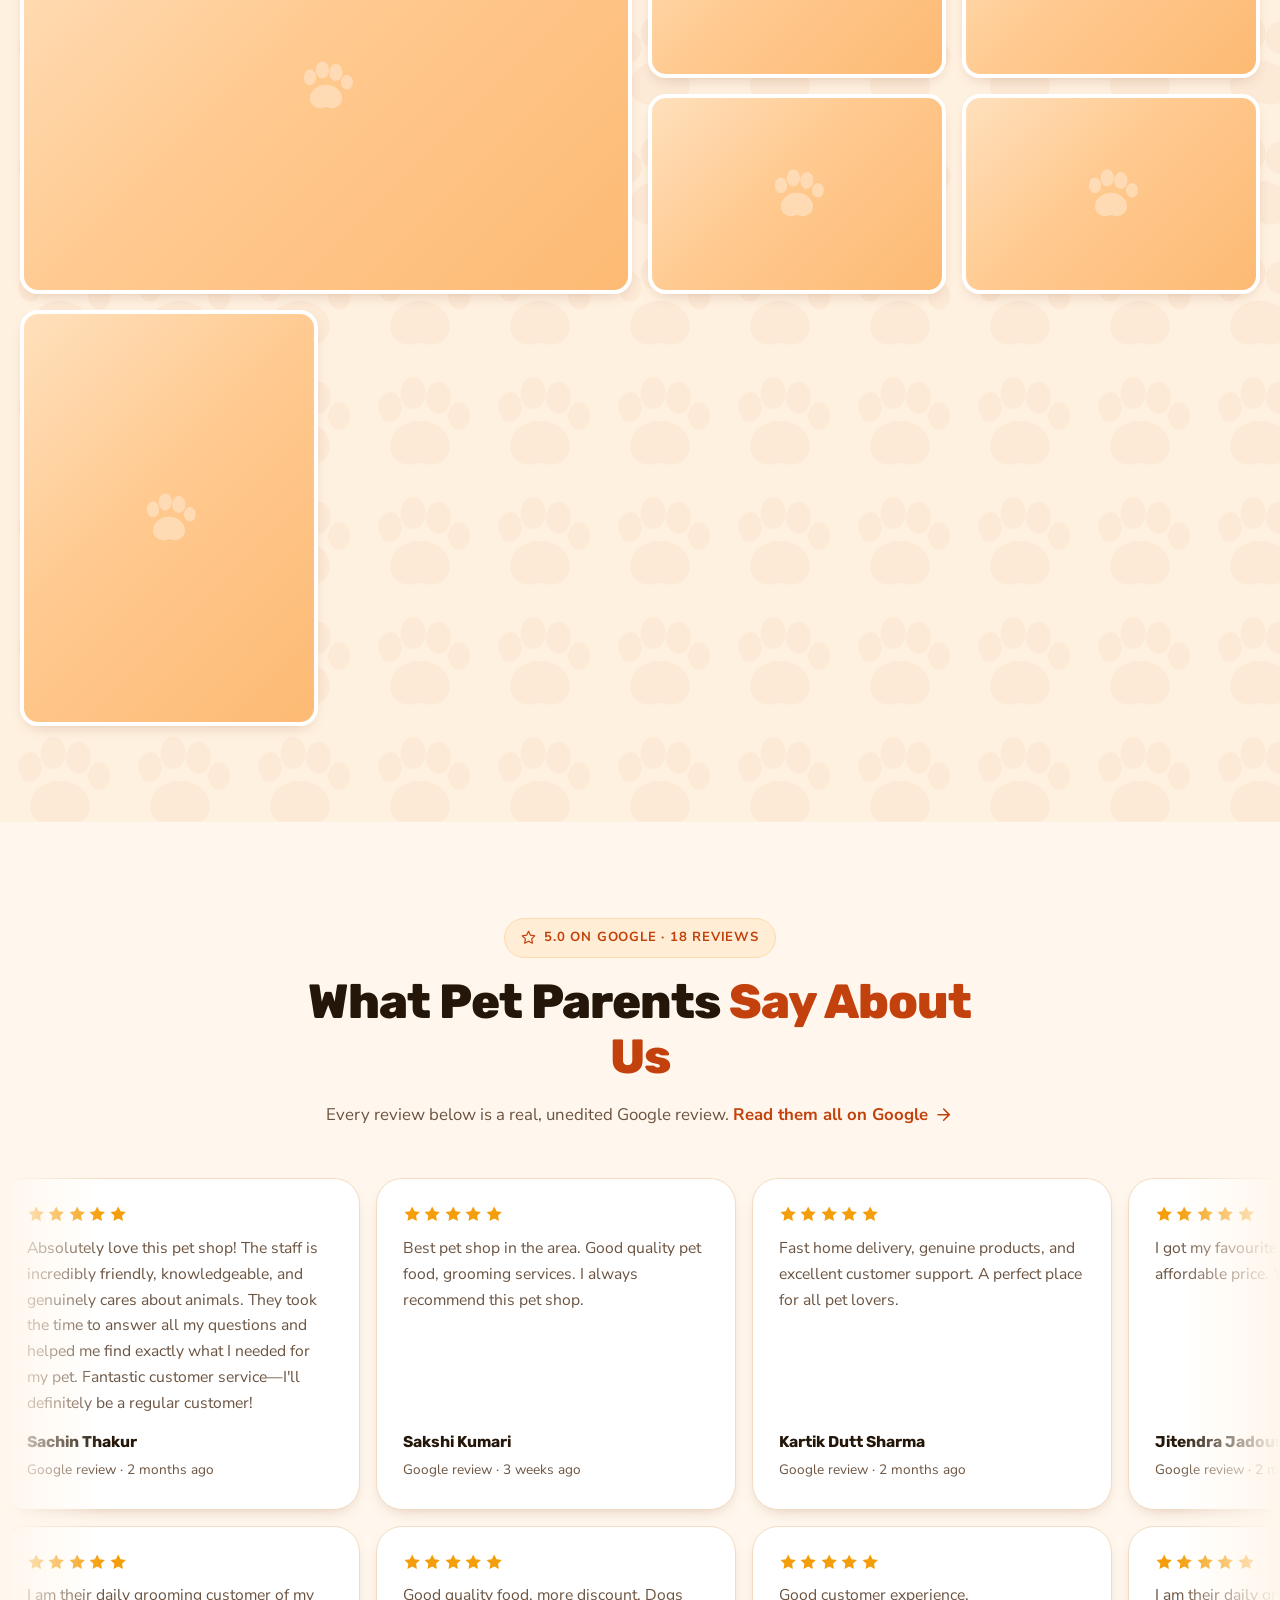
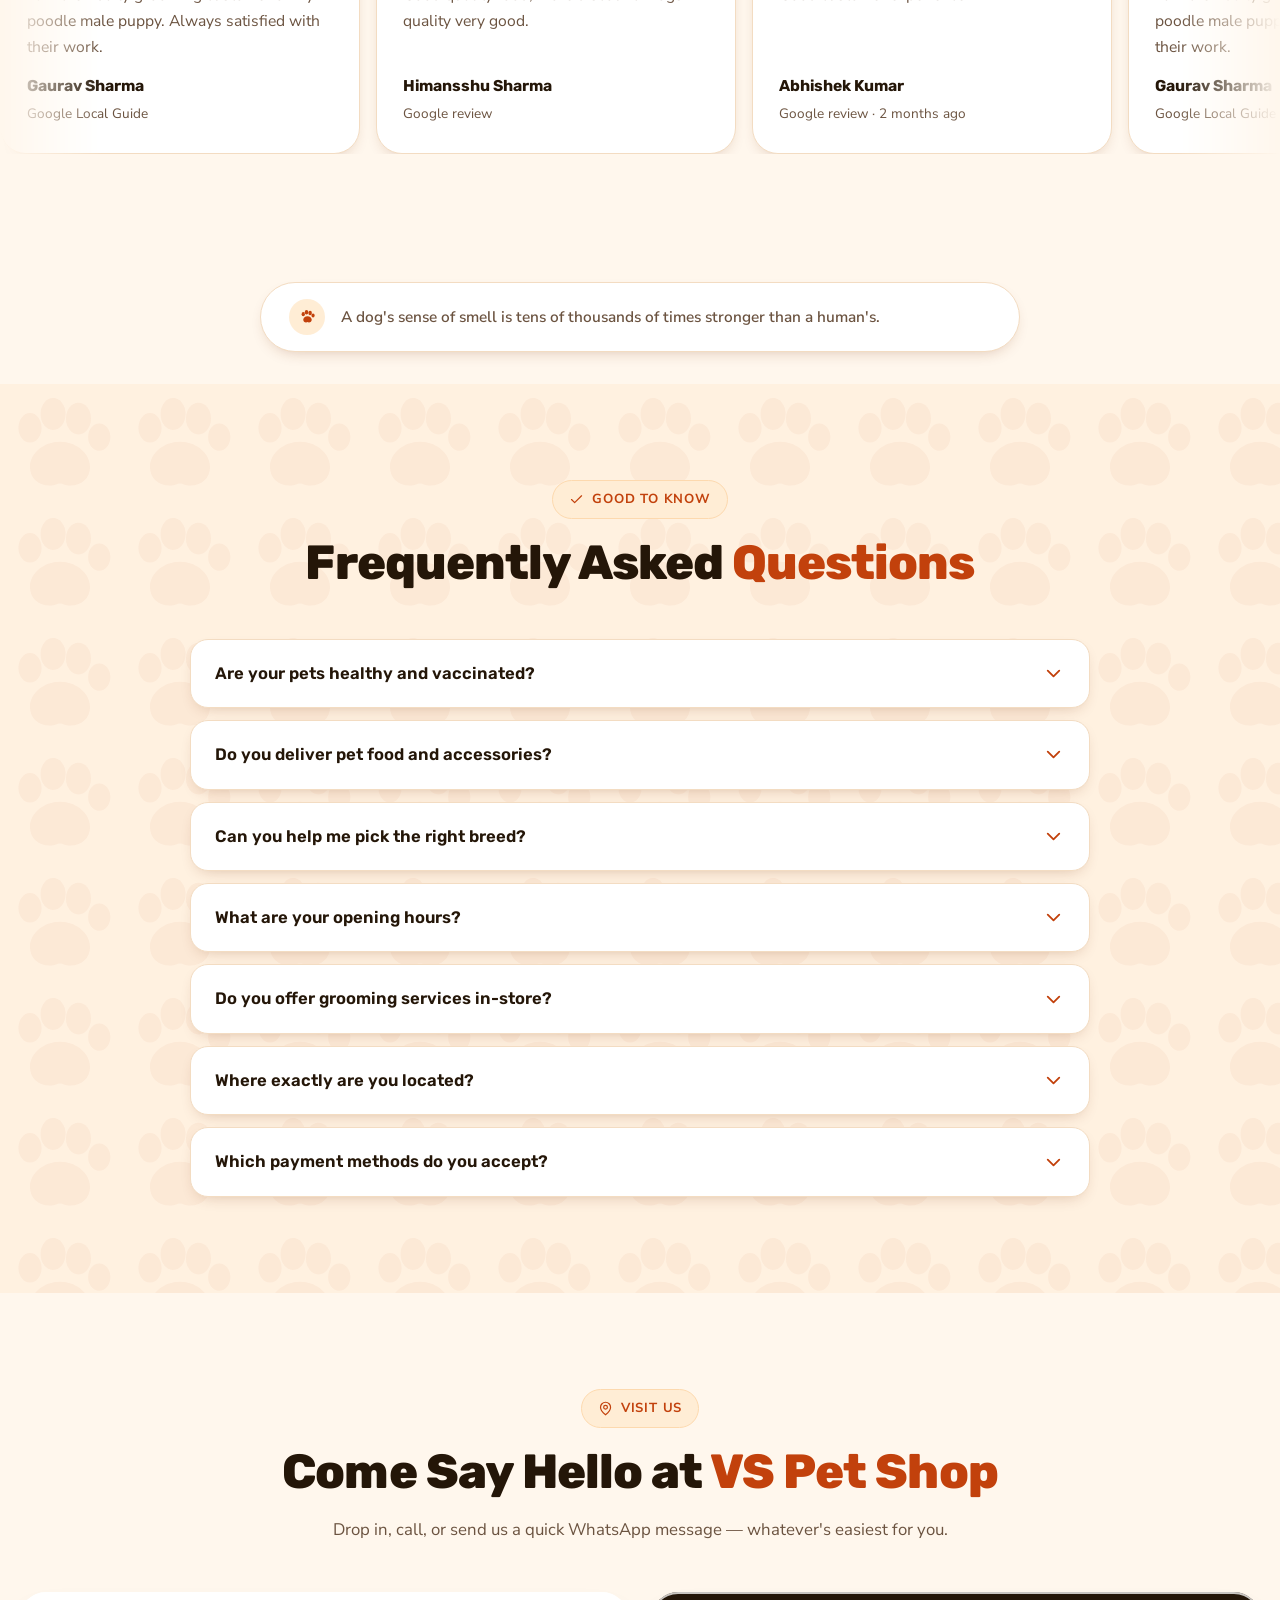
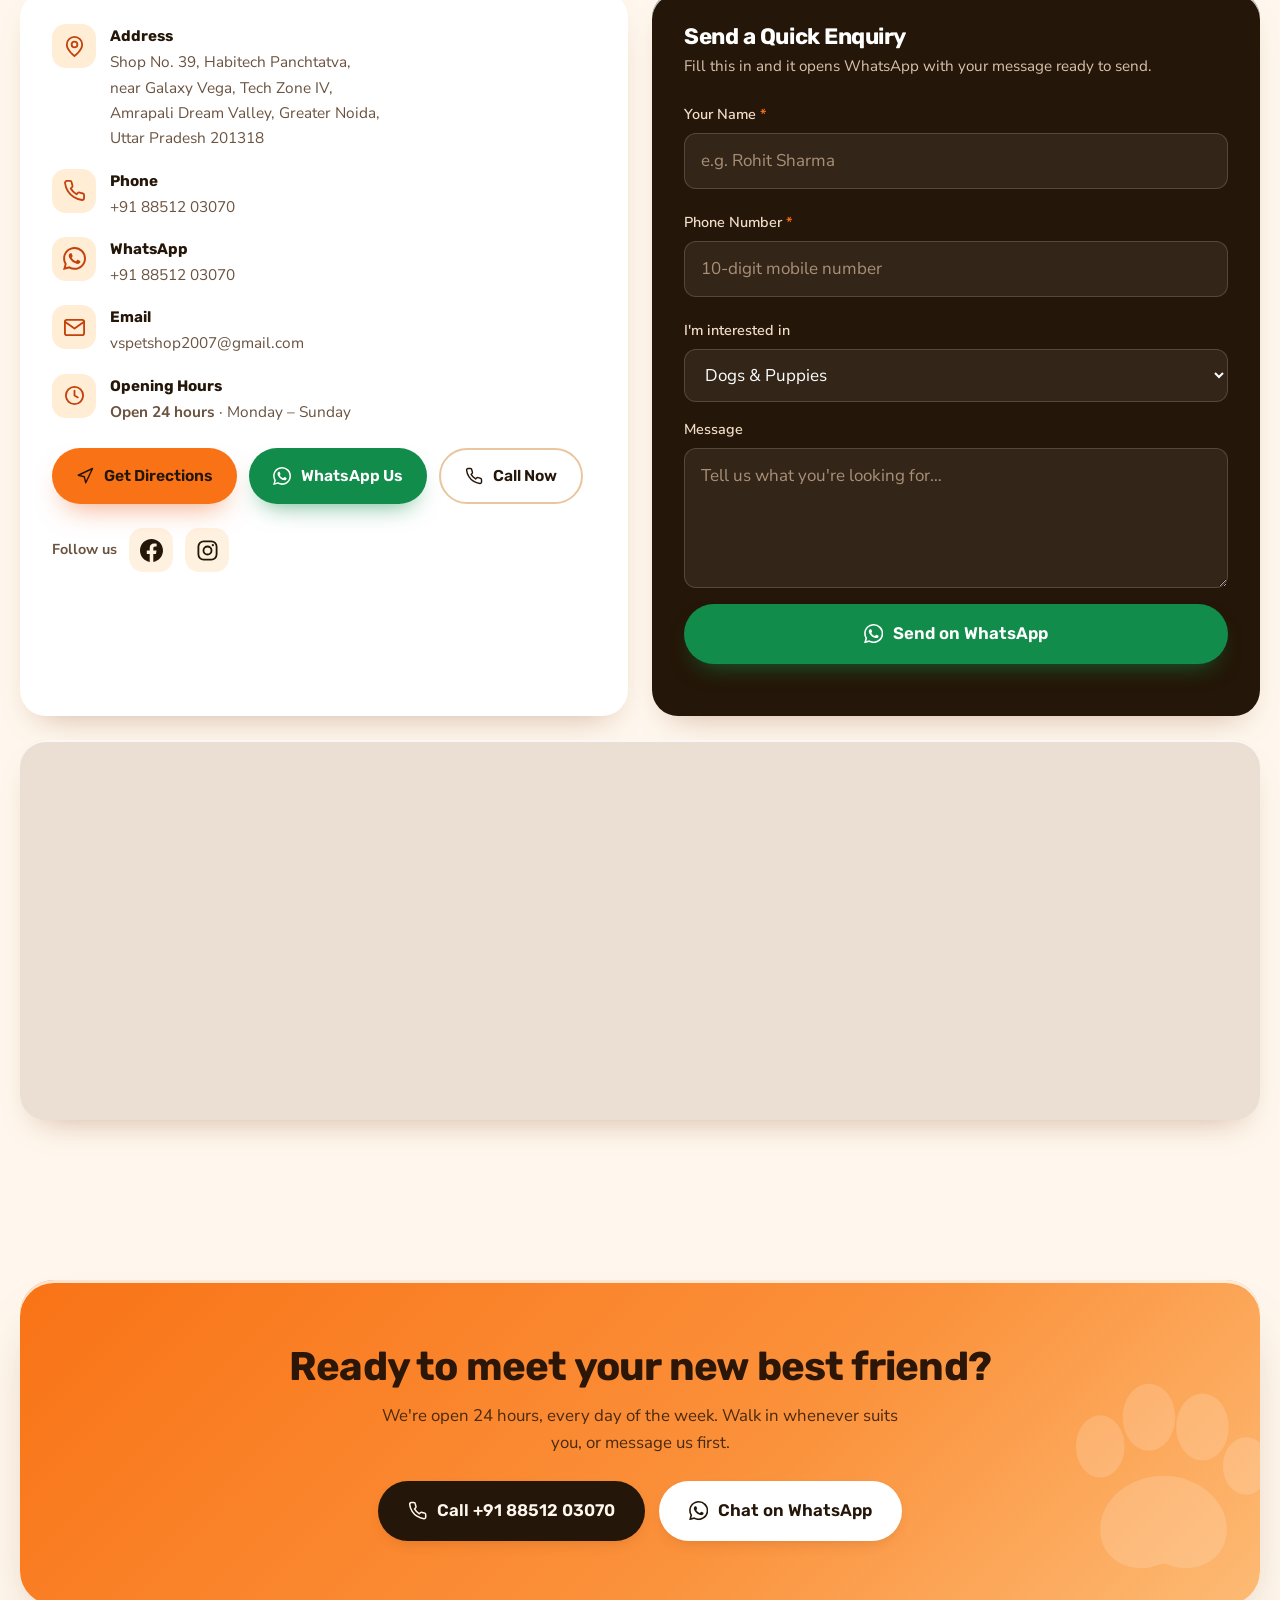
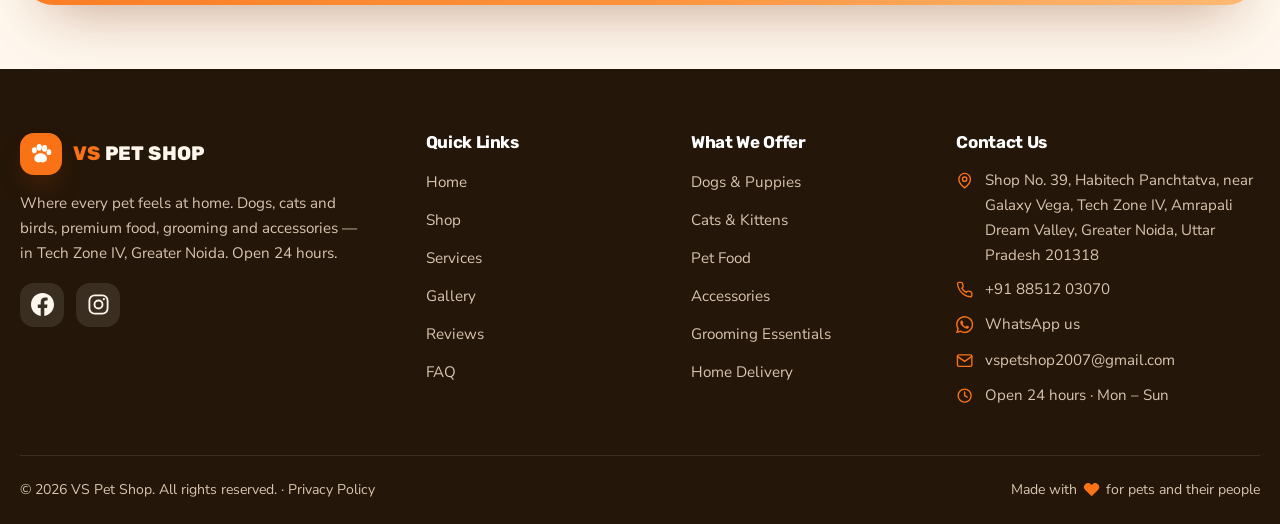
==== commit 68c5f896: "Wire up Google Ads phone-call-click conversion label Phone Call Click conversion action created in G" ====
--- a/index.html
+++ b/index.html
@@ -87,7 +87,7 @@
         data-ga4="G-RKJX3MYP3L"
         data-google-ads="AW-18435201903"
         data-meta-pixel=""
-        data-label-call=""
+        data-label-call="Ct9OCOKht_gcEO-2y9ZE"
         data-label-whatsapp=""
         data-label-enquiry="m_dxCP60tPgcEO-2y9ZE"
         data-label-directions=""></script>
